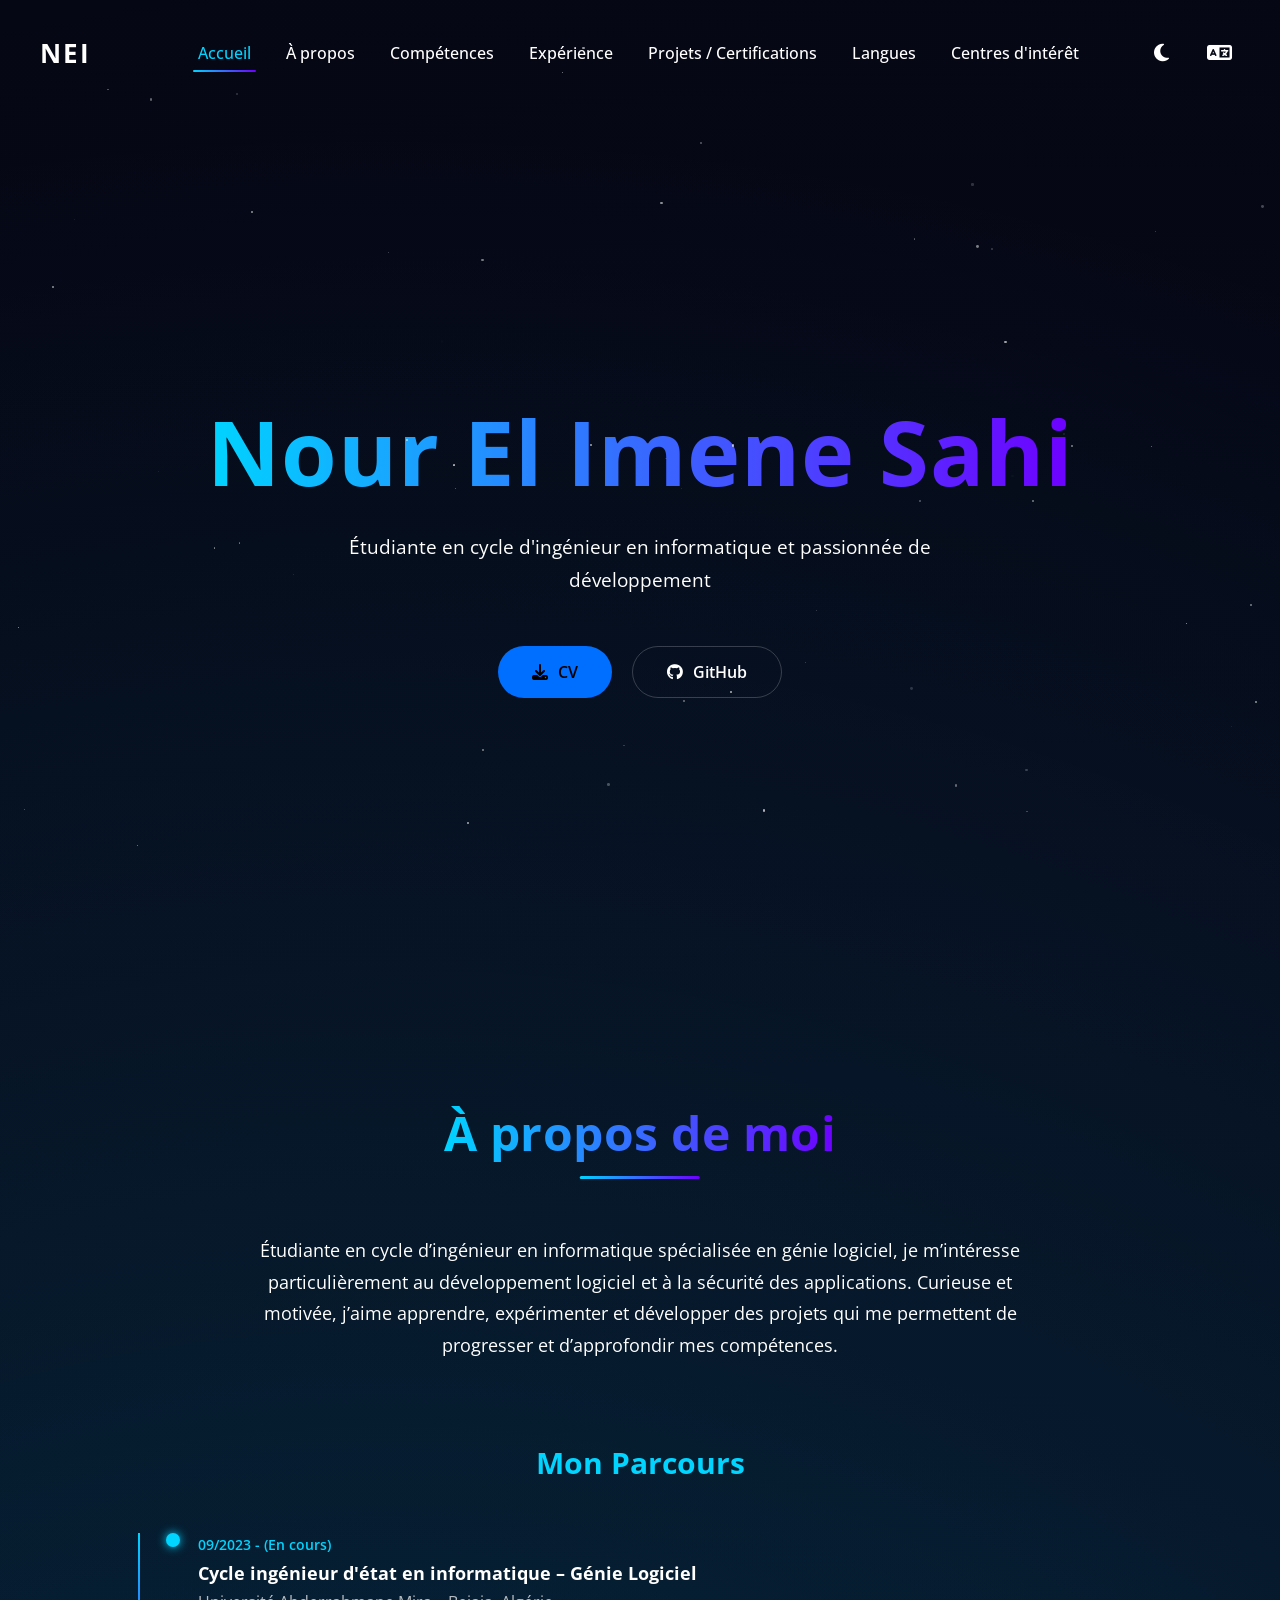
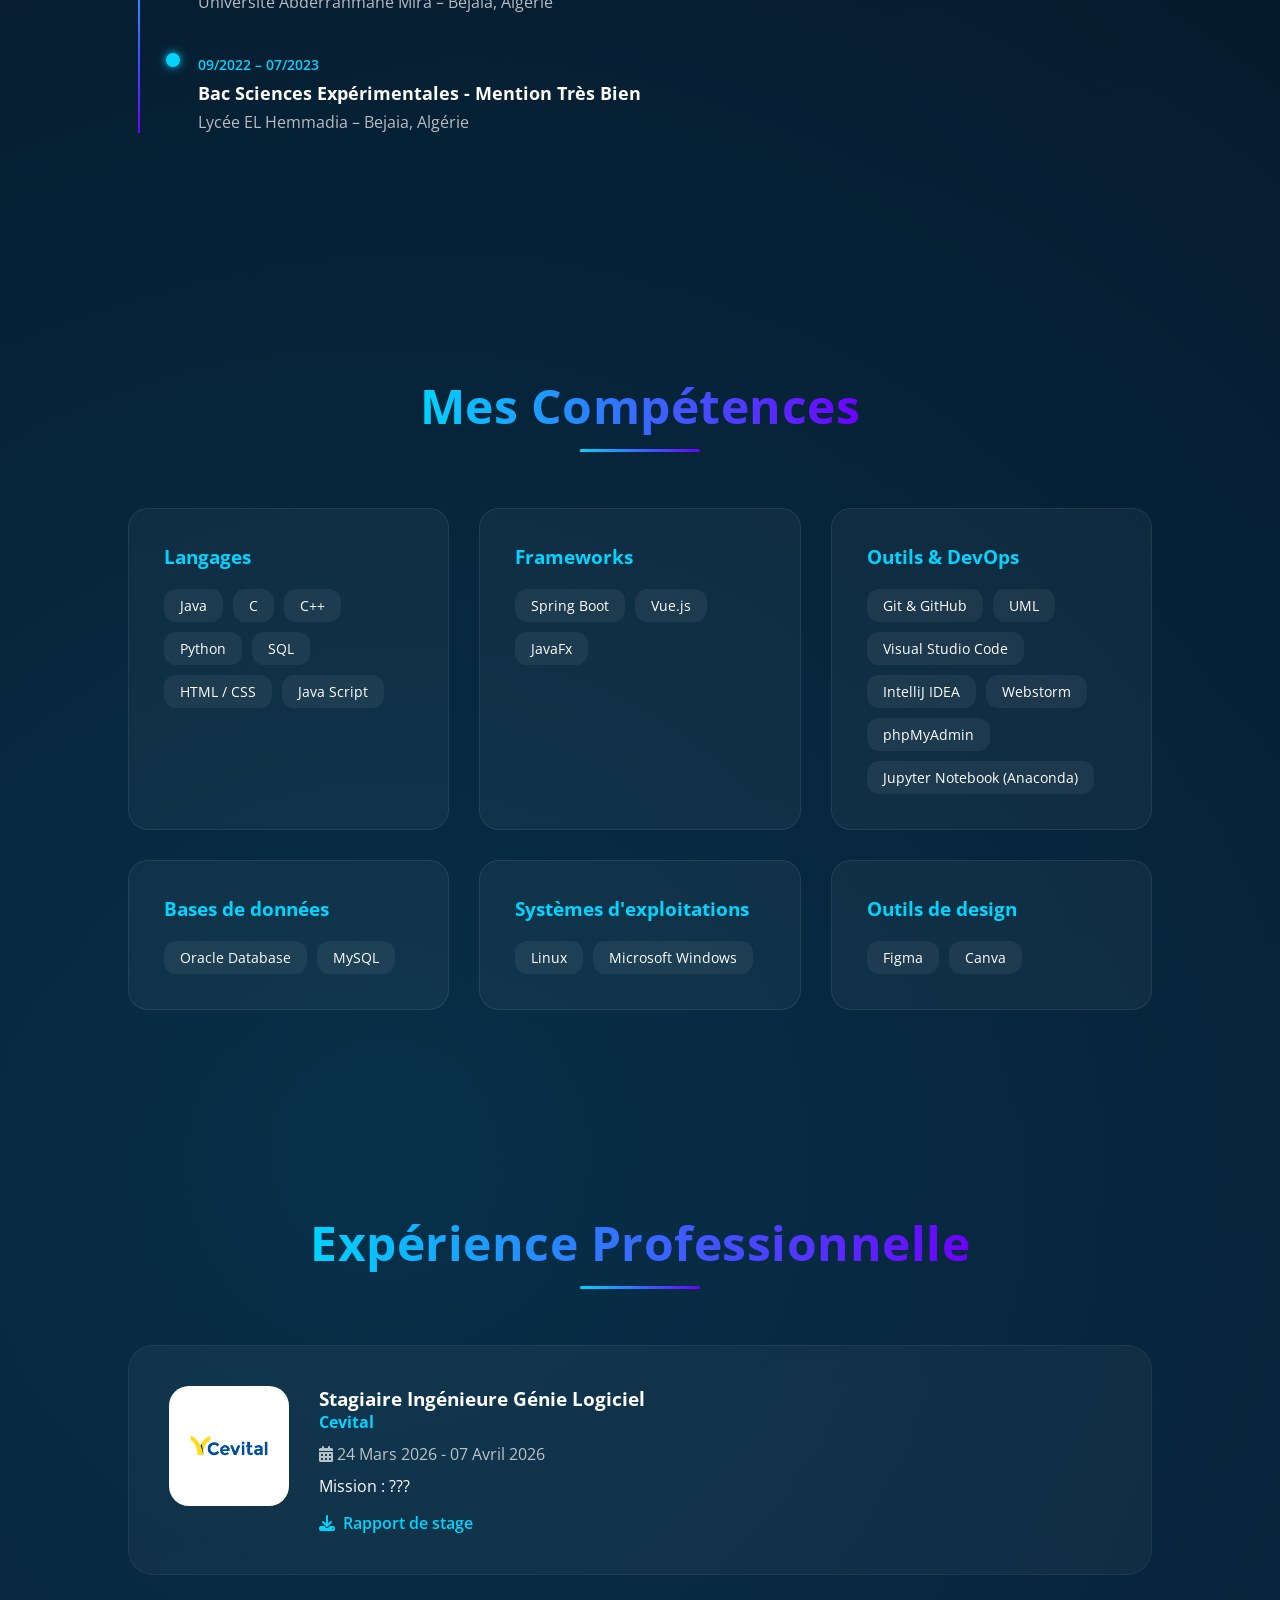
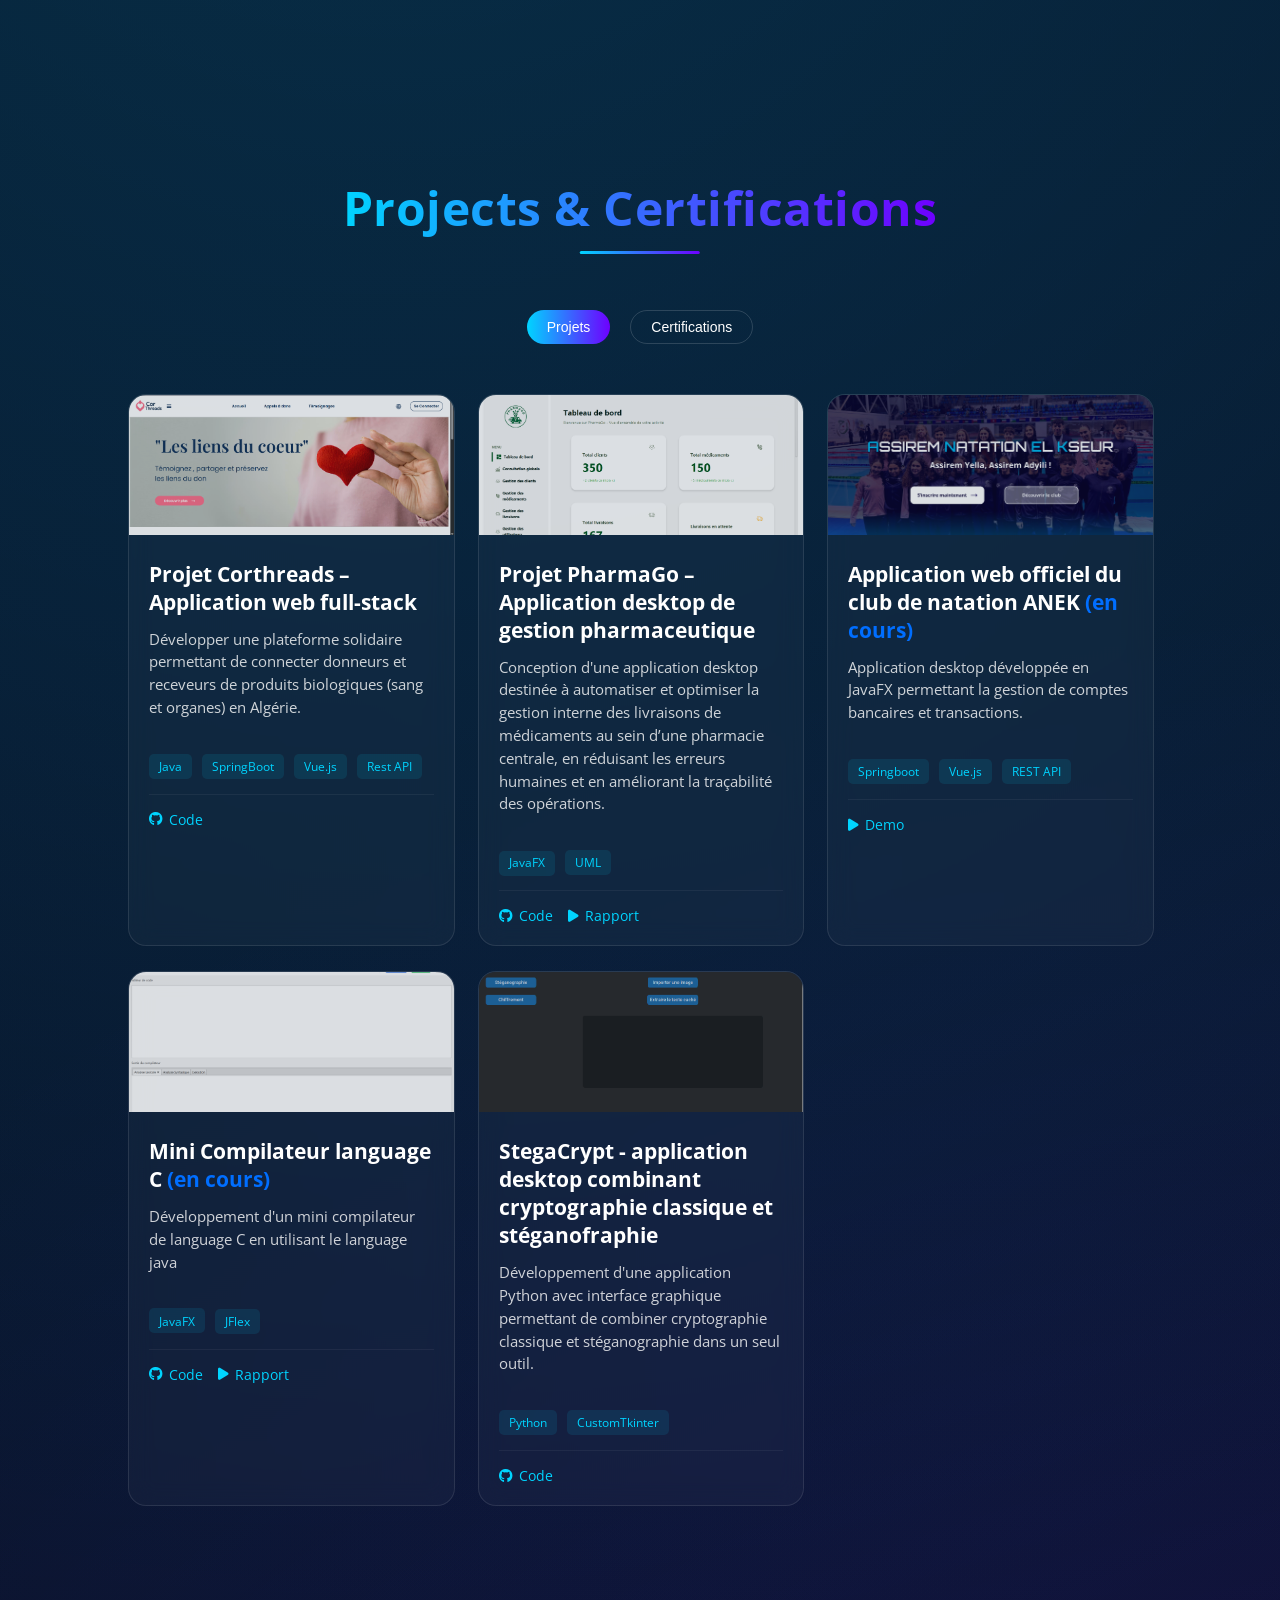
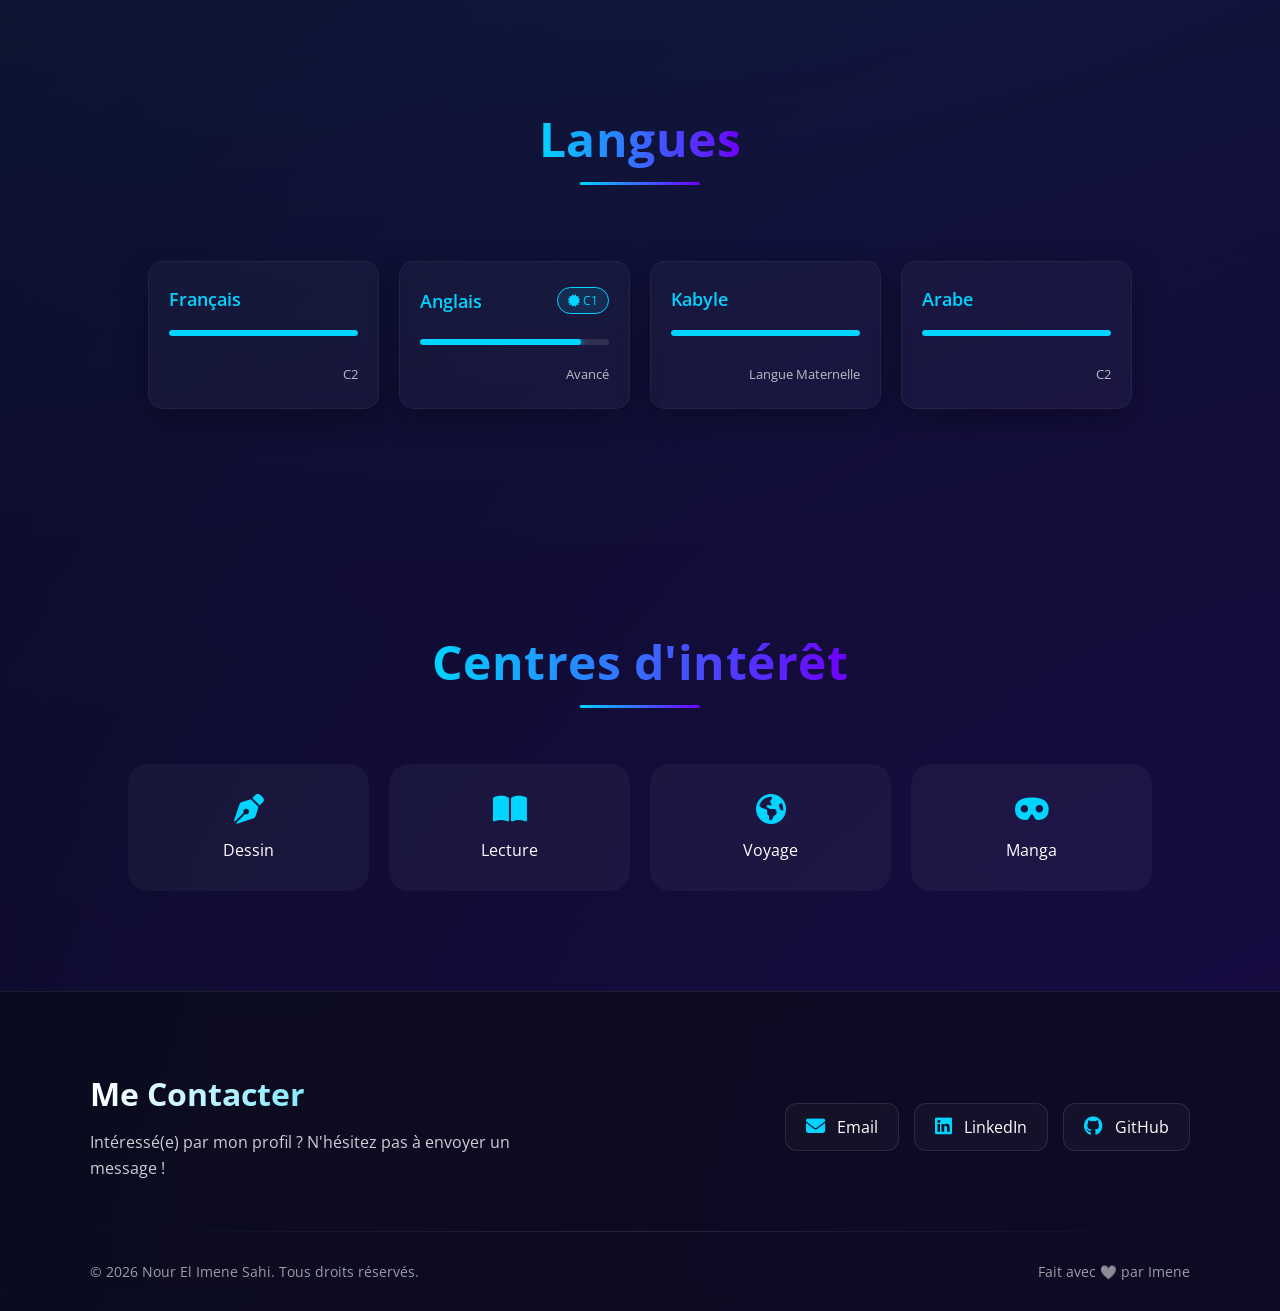
==== index.html @ 86b2ddbf "améliorations" ====
<!DOCTYPE html>
<html lang="fr">

<head>
    <meta charset="UTF-8">
    <meta name="viewport" content="width=device-width, initial-scale=1.0">
    <meta name="description" content="Portfolio de Nour El Imene Sahi – Étudiante en génie logiciel, projets, compétences et expérience professionnelle">

    <title>Nour El Imene Sahi</title>

    <link rel="stylesheet" href="style.css">

    <!-- icons -->
    <link rel="stylesheet" href="https://cdnjs.cloudflare.com/ajax/libs/font-awesome/6.5.0/css/all.min.css">
    <link href="https://fonts.googleapis.com/css2?family=Open+Sans:wght@400;500;600&display=swap" rel="stylesheet">

    <script src="script.js" defer></script>
</head>

<body class="dark">

    <div class="cursor-glow"></div>

    <header>

        <nav class="navbar">

            <div class="logo">NEI</div>

            <ul class="nav-links">

                <li><a href="#home" data-fr="Accueil" data-en="Home">Accueil</a></li>
                <li><a href="#about" data-fr="À propos" data-en="About">À propos</a></li>
                <li><a href="#skills" data-fr="Compétences" data-en="Skills">Compétences</a></li>
                <li><a href="#experience" data-fr="Expérience" data-en="Experience">Expérience</a></li>
                <li><a href="#projects" data-fr="Projets / Certifications" data-en="Projects / Certifications">Projets /
                        Certifications</a></li>
                <li><a href="#languages" data-fr="Langues" data-en="Languages">Langues</a></li>
                <li><a href="#interests" data-fr="Centres d'intérêt" data-en="Interests">Centres d'intérêt</a></li>

            </ul>

            <div class="nav-icons">

                <i class="fa-solid fa-moon theme-toggle"></i>

                <i class="fa-solid fa-language lang-toggle"></i>

                <div class="burger">
                    <span></span>
                    <span></span>
                    <span></span>
                </div>

            </div>

        </nav>

    </header>
    <section class="hero" id="home">
        <h1 class="reveal"><span class="gradient-text">Nour El Imene Sahi</span></h1>
        <p class="reveal" data-fr="Étudiante en cycle d'ingénieur en informatique et passionnée de développement"
            data-en="Computer Science engineering student and software development enthusiast.">
            Étudiante en cycle d'ingénieur en informatique et passionnée de développement
        </p>
        <div class="cta-buttons reveal">
            <a href="assets/CV_NourElImeneSahi.pdf" class="btn btn-primary" download="CV_NourElImeneSahi.pdf"
                target="_blank">
                <i class="fa-solid fa-download"></i> CV
            </a>
            <a href="https://github.com/ImeneeSh" class="btn btn-secondary" target="_blank">
                <i class="fa-brands fa-github"></i> GitHub
            </a>
        </div>
    </section>

    <section id="about" class="reveal">

        <h2 class="section-title" data-fr="À propos de moi" data-en="About Me">
            À propos de moi
        </h2>

        <p style="font-size:1.1rem; line-height:1.8; max-width:800px; text-align:center; margin: 0 auto;"
            data-fr="Étudiante en cycle d’ingénieur en informatique spécialisée en génie logiciel, je m’intéresse particulièrement au développement logiciel et à la sécurité des applications. Curieuse et motivée, j’aime apprendre, expérimenter et développer des projets qui me permettent de progresser et d’approfondir mes compétences."
            data-en="Computer Science engineering student specializing in Software Engineering, with a strong interest in software development and application security. Curious and motivated, I enjoy learning, experimenting, and building projects that help me grow and strengthen my skills.">
            Étudiante en cycle d’ingénieur en informatique spécialisée en génie logiciel, je m’intéresse
            particulièrement au développement logiciel et à la sécurité des applications. Curieuse et motivée, j’aime
            apprendre, expérimenter et développer des projets qui me permettent de progresser et d’approfondir mes
            compétences.
        </p>

        <h3 class="timeline-title" data-fr="Mon Parcours" data-en="My Journey">Mon Parcours</h3>

        <div class="timeline">

            <div class="timeline-item">
                <div class="timeline-dot"></div>
                <div class="timeline-content">
                    <span class="timeline-date">09/2023 - (En cours)</span>
                    <h4 data-fr="Cycle ingénieur d'état en informatique – Génie Logiciel"
                        data-en="State Engineering Degree in Computer Science – Software Engineering">
                        Cycle ingénieur d'état en informatique – Génie Logiciel
                    </h4>
                    <p data-fr="Université Abderrahmane Mira – Bejaia, Algérie"
                        data-en="University of Bejaia – Bejaia, Algeria">
                        Université Abderrahmane Mira – Bejaia, Algérie
                    </p>
                </div>
            </div>

            <div class="timeline-item">
                <div class="timeline-dot"></div>
                <div class="timeline-content">
                    <span class="timeline-date">09/2022 – 07/2023</span>
                    <h4 data-fr="Bac Sciences Expérimentales - Mention Très Bien"
                        data-en="High School Diploma in Experimental Sciences - Honors (Very Good)">
                        Bac Sciences Expérimentales - Mention Très Bien
                    </h4>
                    <p data-fr="Lycée EL Hemmadia – Bejaia, Algérie"
                        data-en="EL Hemmadia High School – Bejaia, Algeria">
                        Lycée EL Hemmadia – Bejaia, Algérie
                    </p>
                </div>
            </div>

        </div>

    </section>

    <section id="skills" class="reveal">
        <h2 class="section-title" data-fr="Mes Compétences" data-en="My Skills">Mes Compétences</h2>
        <div class="skills-grid">
            <div class="skill-category">
                <h3 data-fr="Langages" data-en="Languages">Langages</h3>
                <div class="skill-tags">
                    <span class="tag">Java</span>
                    <span class="tag">C</span>
                    <span class="tag">C++</span>
                    <span class="tag">Python</span>
                    <span class="tag">SQL</span>
                    <span class="tag">HTML / CSS</span>
                    <span class="tag">Java Script</span>
                </div>
            </div>
            <div class="skill-category">
                <h3 data-fr="Frameworks & Librairies" data-en="Frameworks & Libraries">Frameworks</h3>
                <div class="skill-tags">
                    <span class="tag">Spring Boot</span>
                    <span class="tag">Vue.js</span>
                    <span class="tag">JavaFx</span>
                </div>
            </div>
            <div class="skill-category">
                <h3 data-fr="Outils & DevOps" data-en="Tools & DevOps">Outils & DevOps</h3>
                <div class="skill-tags">
                    <span class="tag">Git & GitHub</span>
                    <span class="tag">UML</span>
                    <span class="tag">Visual Studio Code</span>
                    <span class="tag">IntelliJ IDEA</span>
                    <span class="tag">Webstorm</span>
                    <span class="tag">phpMyAdmin</span>
                    <span class="tag">Jupyter Notebook (Anaconda)</span>
                </div>
            </div>
            <div class="skill-category">
                <h3 data-fr="Bases de données" data-en="Databases">Bases de données</h3>
                <div class="skill-tags">
                    <span class="tag">Oracle Database</span>
                    <span class="tag">MySQL</span>
                </div>
            </div>
            <div class="skill-category">
                <h3 data-fr="Systèmes d'exploitations" data-en="Operating Systems">Systèmes d'exploitations</h3>
                <div class="skill-tags">
                    <span class="tag">Linux</span>
                    <span class="tag">Microsoft Windows</span>
                </div>
            </div>
            <div class="skill-category">
                <h3 data-fr="Outils de design" data-en="Design Tools">Outils de design</h3>
                <div class="skill-tags">
                    <span class="tag">Figma</span>
                    <span class="tag">Canva</span>
                </div>
            </div>
        </div>
    </section>

    <section id="experience" class="reveal">
        <h2 class="section-title" data-fr="Expérience Professionnelle" data-en="Professional Experience">Expérience
            Professionnelle</h2>
        <div class="experience-card">
            <div class="logo-company">
                <img src="assets/Cevital-Logo.png" alt="Cevital Logo">
            </div>
            <div class="exp-details">
                <h3 data-fr="Stagiaire en génie logiciel" data-en="Software Engineering Intern">Stagiaire
                    Ingénieure Génie Logiciel</h3>
                <h4 style="color: var(--accent-blue);">Cevital</h4>
                <p style="margin: 10px 0; opacity: 0.7;">
                    <i class="fa-solid fa-calendar-days"></i> 24 Mars 2026 - 07 Avril 2026
                </p>
                <p data-fr="Mission : ??" data-en="Mission: ??">
                    Mission : ???
                </p>
                <a href="assets/Rapport_Stage.pdf" class="rapport" data-fr="Rapport de stage" data-en="Internship Report">
                    <i class="fa-solid fa-download"></i> Rapport de stage
                </a>
            </div>
        </div>
    </section>

    <section id="projects" class="reveal">

        <h2 class="section-title">Projects & Certifications</h2>

        <div class="filter-buttons">

            <button class="filter-btn active" data-filter="projects" data-fr="Projets" data-en="Projects">
                Projets
            </button>

            <button class="filter-btn" data-filter="certifications">
                Certifications
            </button>

        </div>

        <div class="projects-grid filter-item projects active">

            <div class="project-card">

                <div class="project-img">
                    <img src="assets/corthreads.png">
                </div>

                <div class="project-info">

                    <h3 data-fr="Projet Corthreads – Application web full-stack"
                        data-en="Corthreads Project – Full-Stack Web Application">Projet Corthreads – Application web
                        full-stack</h3>

                    <p data-fr="Développer une plateforme solidaire permettant de connecter donneurs et receveurs de produits
                        biologiques (sang et organes) en Algérie."
                        data-en="Development of a solidarity-based platform connecting donors and recipients of biological products (blood and organs) in Algeria.">
                        Développer une plateforme solidaire permettant de connecter donneurs et receveurs de produits
                        biologiques (sang et organes) en Algérie.
                    </p>

                    <div class="project-tags">
                        <span>Java</span>
                        <span>SpringBoot</span>
                        <span>Vue.js</span>
                        <span>Rest API</span>
                    </div>

                    <div class="project-links">

                        <a href="https://github.com/ImeneeSh/corthreads" target="_blank">
                            <i class="fa-brands fa-github"></i> Code
                        </a>

                    </div>

                </div>
            </div>

            <div class="project-card">

                <div class="project-img">
                    <img src="assets/pharmago.png">
                </div>

                <div class="project-info">

                    <h3 data-fr="Projet PharmaGo – Application desktop de gestion pharmaceutique"
                        data-en="PharmaGo – A Desktop Application for Pharmaceutical Management">Projet PharmaGo –
                        Application desktop de gestion pharmaceutique</h3>

                    <p data-fr="Conception d'une application desktop destinée à automatiser et optimiser la gestion interne des
                        livraisons de médicaments au sein d’une pharmacie centrale, en réduisant les erreurs humaines et
                        en améliorant la traçabilité des opérations."
                        data-en="Design of a desktop application aimed at automating and optimizing the internal management of pharmaceutical deliveries within a central pharmacy, reducing human errors and improving operational traceability.">
                        Conception d'une application desktop destinée à automatiser et optimiser la gestion interne des
                        livraisons de médicaments au sein d’une pharmacie centrale, en réduisant les erreurs humaines et
                        en améliorant la traçabilité des opérations.
                    </p>

                    <div class="project-tags">
                        <span>JavaFX</span>
                        <span>UML</span>
                    </div>

                    <div class="project-links">

                        <a href="https://github.com/ImeneeSh/PharmaGo" target="_blank">
                            <i class="fa-brands fa-github"></i> Code
                        </a>

                        <a href="assets/Rapport_PharmaGo.pdf" target="_blank" data-fr="Rapport"
                            data-en="Project Report">
                            <i class="fa-solid fa-play"></i> Rapport
                        </a>

                    </div>

                </div>
            </div>

            <div class="project-card">

                <div class="project-img">
                    <img src="assets/assirem.png">
                </div>

                <div class="project-info">

                    <h3 data-fr="Application web officiel du club de natation ANEK"
                        data-en="Official Web Application of the ANEK Swimming Club">Application web officiel du club de
                        natation ANEK <span>(en cours)</span></h3>

                    <p data-fr="Application desktop développée en JavaFX permettant la gestion
                        de comptes bancaires et transactions."
                        data-en="Desktop application developed in JavaFX for managing bank accounts and transactions.">
                        Application desktop développée en JavaFX permettant la gestion
                        de comptes bancaires et transactions.
                    </p>

                    <div class="project-tags">
                        <span>Springboot</span>
                        <span>Vue.js</span>
                        <span>REST API</span>
                    </div>

                    <div class="project-links">

                        <a href="#" target="_blank">
                            <i class="fa-solid fa-play"></i> Demo
                        </a>

                    </div>

                </div>
            </div>

            <div class="project-card">

                <div class="project-img">
                    <img src="assets/compil.png">
                </div>

                <div class="project-info">

                    <h3 data-fr="Mini Compilateur language C" data-en="Mini C Language Compiler">Mini Compilateur
                        language C <span>(en cours)</span></h3>

                    <p data-fr="Développement d'un mini compilateur de language C en utilisant le language java"
                        data-en="Development of a mini C language compiler using Java.">
                        Développement d'un mini compilateur de language C en utilisant le language java
                    </p>

                    <div class="project-tags">
                        <span>JavaFX</span>
                        <span>JFlex</span>
                    </div>

                    <div class="project-links">

                        <a href="https://github.com/linaMCH/Compilateur-C" target="_blank">
                            <i class="fa-brands fa-github"></i> Code
                        </a>

                        <a href="#" target="_blank">
                            <i class="fa-solid fa-play"></i> Rapport
                        </a>

                    </div>

                </div>

            </div>

            <div class="project-card">

                <div class="project-img">
                    <img src="assets/stegacrypt.png">
                </div>

                <div class="project-info">

                    <h3 data-fr="StegaCrypt - application desktop combinant cryptographie classique et stéganofraphie"
                        data-en="StegaCrypt – Desktop application combining classical cryptography and steganography">
                        StegaCrypt - application desktop combinant cryptographie classique et stéganofraphie</h3>

                    <p data-fr="Développement d'une application Python avec interface graphique permettant de combiner cryptographie classique et stéganographie dans un seul outil."
                        data-en="Development of a Python application with a graphical interface, enabling the combination of classical cryptography and steganography in a single tool.">
                        Développement d'une application Python avec interface graphique permettant de combiner
                        cryptographie classique et stéganographie dans un seul outil.
                    </p>

                    <div class="project-tags">
                        <span>Python</span>
                        <span>CustomTkinter</span>
                    </div>

                    <div class="project-links">

                        <a href="https://github.com/ImeneeSh/StegaCrypt" target="_blank">
                            <i class="fa-brands fa-github"></i> Code
                        </a>

                    </div>

                </div>

            </div>

        </div>

        <div class="cert-grid filter-item certifications">

            <div class="cert-card" data-date="2023-09-10">

                <div class="cert-date">
                    <i class="fa-solid fa-calendar"></i> 09-2023
                </div>

                <h3>Informatique pour Débutants</h3>

                <p>BrainerX</p>

                <a href="assets/cert-java.pdf" target="_blank" data-fr="Voir certificat" data-en="View certificate">
                    Voir certificat
                </a>

            </div>

            <div class="cert-card" data-date="2025-03-10">

                <div class="cert-date">
                    <i class="fa-solid fa-calendar"></i> 03-2025
                </div>

                <h3>Création de site web</h3>

                <p>IFTGIE Tusna</p>

                <a href="assets/CSW_certif.pdf" target="_blank" data-fr="Voir certificat" data-en="View certificate">
                    Voir certificat
                </a>

            </div>

            <div class="cert-card" data-date="2025-06-10">

                <div class="cert-date">
                    <i class="fa-solid fa-calendar"></i> 06-2025
                </div>

                <h3>Préparer votre carrière dans la cybersécurité (formation Microsoft via LinkedIn Learning)</h3>

                <p>Microsoft</p>

                <a href="https://www.linkedin.com/learning/certificates/776288c38e32edac96e8bf437177c75f1b4253c7eaf7f993f25514b5a7712618?trk=share_certificate"
                    target="_blank" data-fr="Voir certificat" data-en="View certificate">
                    Voir certificat
                </a>

            </div>

            <div class="cert-card" data-date="2025-07-10">

                <div class="cert-date">
                    <i class="fa-solid fa-calendar"></i> 07-2025
                </div>

                <h3>Google UX Design Professional Certificate</h3>

                <p>Google</p>

                <a href="#" data-fr="Voir certificat" data-en="View certificate">
                    Voir certificat
                </a>

            </div>
            <div class="cert-card" data-date="2025-07-11">

                <div class="cert-date">
                    <i class="fa-solid fa-calendar"></i> 07-2025
                </div>

                <h3>Foundations of Spring Boot & MVC Architecture</h3>

                <p>Board Infinity</p>

                <a href="#" data-fr="Voir certificat" data-en="View certificate">
                    Voir certificat
                </a>

            </div>
            <div class="cert-card" data-date="2025-08-10">

                <div class="cert-date">
                    <i class="fa-solid fa-calendar"></i> 06-2025
                </div>

                <h3>EF SET English Certificate (C1 Advanced)</h3>

                <p>EF SET</p>

                <a href="https://cert.efset.org/5juyup" target="_blank" data-fr="Voir certificat"
                    data-en="View certificate">
                    Voir certificat
                </a>

            </div>
            <div class="cert-card" data-date="2025-08-11">

                <div class="cert-date">
                    <i class="fa-solid fa-calendar"></i> 06-2025
                </div>

                <h3>Problem Solving (Basic)</h3>

                <p>HackerRank</p>

                <a href="https://www.hackerrank.com/certificates/1f157d71e246" target="_blank" data-fr="Voir certificat"
                    data-en="View certificate">
                    Voir certificat
                </a>

            </div>

            <div class="cert-card" data-date="2026-01-10">

                <div class="cert-date">
                    <i class="fa-solid fa-calendar"></i> 01-2026
                </div>

                <h3>MOOC Sécurité numérique</h3>

                <p>ANSSI - Agence nationale de la sécurité des systèmes d'information</p>

                <a href="assets/ANSSI_certif.pdf" target="_blank" data-fr="Voir certificat" data-en="View certificate">
                    Voir certificat
                </a>

            </div>
            <div class="cert-card" data-date="2026-01-11">

                <div class="cert-date">
                    <i class="fa-solid fa-calendar"></i> 01-2026
                </div>

                <h3>Telstra - Cybersecurity Job Simulation</h3>

                <p>Forage</p>

                <a href="https://forage-uploads-prod.s3.amazonaws.com/completion-certificates/M6JGAwZ52SMusMEcK/RNhbu8QnDzthwynEf_M6JGAwZ52SMusMEcK_6956a3ff39ff7eaad9415437_1767290252865_completion_certificate.pdf"
                    target="_blank" data-fr="Voir certificat" data-en="View certificate">
                    Voir certificat
                </a>

            </div>
        </div>

    </section>

    <section id="languages" class="reveal">
        <h2 class="section-title" data-fr="Langues" data-en="Languages">Langues</h2>
        <div class="languages-container">
            <div class="lang-card">
                <span class="lang-name" data-fr="Français" data-en="French">Français</span>
                <div class="lang-bar-container">
                    <div class="lang-progress" style="width: 100%;"></div>
                </div>
                <span class="lang-level">C2</span>
            </div>

            <div class="lang-card">
                <div class="lang-header">
                    <span class="lang-name" data-fr="Anglais" data-en="English">Anglais</span>
                    <a href="https://cert.efset.org/5juyup" target="_blank" class="cert-link"
                        title="Voir la certification">
                        <i class="fas fa-certificate"></i> C1
                    </a>
                </div>
                <div class="lang-bar-container">
                    <div class="lang-progress" style="width: 85%;"></div>
                </div>
                <span class="lang-level" data-fr="Avancé" data-en="Advanced">Avancé</span>
            </div>

            <div class="lang-card">
                <span class="lang-name">Kabyle</span>
                <div class="lang-bar-container">
                    <div class="lang-progress" style="width: 100%;"></div>
                </div>
                <span class="lang-level" data-fr="Langue Maternelle" data-en="Native Speaker">Langue Maternelle</span>
            </div>

            <div class="lang-card">
                <span class="lang-name" data-fr="Arabe" data-en="Arabic">Arabe</span>
                <div class="lang-bar-container">
                    <div class="lang-progress" style="width: 100%;"></div>
                </div>
                <span class="lang-level">C2</span>
            </div>
        </div>
    </section>

    <section id="interests" class="reveal">
        <h2 class="section-title" data-fr="Centres d'intérêt" data-en="Interests">Centres d'intérêt</h2>
        <div class="interests-grid">
            <div class="interest-item">
                <i class="fa-solid fa-pen-nib"></i>
                <p data-fr="Dessin" data-en="Drawing">Dessin</p>
            </div>

            <div class="interest-item">
                <i class="fa-solid fa-book-open"></i>
                <p data-fr="Lecture" data-en="Reading">Lecture</p>
            </div>

            <div class="interest-item">
                <i class="fa-solid fa-earth-americas"></i>
                <p data-fr="Voyage" data-en="Travel">Voyage</p>
            </div>

            <div class="interest-item">
                <i class="fa-solid fa-mask"></i>
                <p data-fr="Manga" data-en="Manga">Manga</p>
            </div>
        </div>
    </section>

    <footer id="contact">
        <div class="footer-container">
            <div class="footer-main reveal">
                <div class="footer-text">
                    <h2 data-fr="Me Contacter" data-en="Contact Me">Me Contacter</h2>
                    <p data-fr="Intéressé(e) par mon profil ? N'hésitez pas à envoyer un message !"
                        data-en="Interested in my profile ? Don't hesitate to send a message !">
                        Intéressé(e) par mon profil ? N'hésitez pas à envoyer un message !
                    </p>
                </div>

                <div class="contact-links">
                    <a href="mailto:nourelimenesahi@gmail.com" class="contact-card" title="Email">
                        <i class="fa-solid fa-envelope"></i>
                        <span>Email</span>
                    </a>
                    <a href="https://www.linkedin.com/in/nour-el-imene-sahi-b2a87832a/" target="_blank" class="contact-card" title="LinkedIn">
                        <i class="fa-brands fa-linkedin"></i>
                        <span>LinkedIn</span>
                    </a>
                    <a href="https://github.com/ImeneeSh" target="_blank" class="contact-card" title="GitHub">
                        <i class="fa-brands fa-github"></i>
                        <span>GitHub</span>
                    </a>
                </div>
            </div>

            <hr class="footer-divider">

            <div class="footer-bottom">
                <p>&copy; 2026 Nour El Imene Sahi. <span data-fr="Tous droits réservés."
                        data-en="All rights reserved.">Tous droits réservés.</span></p>
                <div class="footer-credits">
                    <span data-fr="Fait avec" data-en="Made with">Fait avec</span> 🤍
                    <span data-fr="par Imene" data-en="by Imene">par Imene</span>
                </div>
            </div>
        </div>
    </footer>
</body>

</html>
---- style.css ----
/* NAVIGATION FLUIDE */

html {
  scroll-behavior: smooth;
}

* {
  margin: 0;
}

/*BACKGROUND INTERACTIF MODERNE*/

body {
  --bg-dark: #050714;
  --bg-light: #f5f7ff;

  --accent-blue: #00d4ff;
  --accent-purple: #6e00ff;

  --glow-blue: rgba(0, 212, 255, 0.18);
  --glow-purple: rgba(110, 0, 255, 0.18);

  --card-dark: rgba(255, 255, 255, 0.04);
  --card-border: rgba(255, 255, 255, 0.08);

  min-height: 100vh;
  width: 100%;
  overflow-x: hidden;

  font-family: 'Open Sans', sans-serif;
  color: white;

  background-color: var(--bg-dark);
  background-image:
    radial-gradient(circle at 20% 30%, var(--glow-blue) 0%, transparent 40%),
    radial-gradient(circle at 80% 70%, var(--glow-purple) 0%, transparent 40%),
    radial-gradient(circle at 50% 50%, rgba(10, 15, 40, 1) 0%, var(--bg-dark) 100%);
  background-size: 150% 150%;
  animation: moveBackground 18s ease-in-out infinite alternate;
}

@keyframes moveBackground {
  0% {
    background-position: 0% 0%;
  }

  100% {
    background-position: 100% 100%;
  }
}

.star {
  position: absolute;
  width: 1.5px;
  height: 1.5px;
  background: rgba(255, 255, 255, 0.7);
  border-radius: 50%;
  pointer-events: none;
}

/*LIGHT MODE*/

body.light {
  color: #111;
  background-color: var(--bg-light);
  background-image:
    radial-gradient(circle at 20% 30%, rgba(0, 212, 255, 0.15) 0%, transparent 40%),
    radial-gradient(circle at 80% 70%, rgba(110, 0, 255, 0.15) 0%, transparent 40%),
    radial-gradient(circle at 50% 50%, #ffffff 0%, var(--bg-light) 100%);
}

body.light .nav-links a.active {

  color: var(--accent-blue);

}

body.light .nav-links a::after {
  background: linear-gradient(90deg, #006eff, #00c4ff);
}

body.light .nav-links a:hover {
  color: #006eff;
}

body.light .nav-links a.active {

  color: #006eff;

}

body.light .nav-links a {
  color: #111;
}

body.light .burger span {
  background: #111;
}


body.light .skill-category {

  background: rgba(255, 255, 255, 0.9);
  border: 1px solid #00d4ff;

}

body.light .skill-category h3 {
  color: #6e00ff;
}

body.light .skill-category:hover {

  border: 2px solid var(--accent-blue);

}

body.light .experience-card {

  background: rgba(255, 255, 255, 0.8);

  border: 1px solid #00d4ff;

}

body.light .experience-card:hover {

  background: rgba(255, 255, 255, 0.8);

  border: 2px solid var(--accent-blue);

}

body.light .tag {

  background: rgba(0, 0, 0, 0.05);

}

body.light .tag:hover {

  background: linear-gradient(90deg, #00d4ff, #6e00ff);

  color: #ffffff;

}

body.light .btn-secondary {

  border: 1px solid rgb(0, 0, 0);

  color: inherit;
}

body.light .project-card,
body.light .interest-item {
  background: rgba(255, 255, 255, 0.9);
  border: 1px solid rgba(0, 0, 0, 0.05);
}

body.light .contact-icon {
  color: #333;
}

body.light .lang-bar {
  background: rgba(0, 0, 0, 0.05);
}

body.light .filter-btn {
  color: #000;
  border-color: #000;
}

body.light .cert-card {
  background: #fff;
  border: 1px solid #00d4ff;
}

body.light .cert-card:hover {
  border: 2px solid #00d4ff;
}

body.light .cert-card h3 {
  color: #000;
}

body.light .lang-card:hover {
  border: 1px solid #00d4ff;
}

body.light .lang-name {
  color: #000;
}

body.light .lang-level {
  color: #000;
}

body.light .interest-item:hover {
  border: 1px solid #00d4ff;
}

/* HEADER */

header {
  position: fixed;
  top: 0;
  left: 0;
  width: 100%;
  display: flex;
  justify-content: center;
  z-index: 1000;
  padding: 20px 0;
  transition: all 0.4s ease;
}

.navbar {
  display: flex;
  justify-content: space-between;
  align-items: center;
  width: 100%;
  max-width: 1250px;
  padding: 15px 40px;
  transition: all 0.4s ease;
}

/* HEADER EFFET GLASS */

header.scrolled {
  padding: 0;
}

header.scrolled .navbar {
  border-radius: 0;
  background: rgba(5, 7, 20, 0.1);
  backdrop-filter: blur(24px);
  padding: 18px 40px;
  box-shadow: 0 4px 30px rgba(0, 0, 0, 0.1);
}

.logo {

  font-size: 26px;
  font-weight: bold;
  letter-spacing: 2px;
}

.nav-links {

  display: flex;
  gap: 25px;
  list-style: none;
}

/* NAV LINK ACTIVE */

.nav-links a.active {

  color: var(--accent-blue);

}

.nav-links a.active::after {

  width: 100%;

}

.nav-icons i {

  padding: 8px;

  border-radius: 50%;

  transition: 0.25s;
}

.nav-icons i:hover {
  transform: scale(1.15);
}

.nav-links a {
  position: relative;
  color: white;
  text-decoration: none;
  font-size: 16px;
  font-weight: 500;
  padding: 8px 5px;
  border-radius: 10px;
  transition: color 0.3s ease;
}

.nav-links a::after {
  content: "";
  position: absolute;
  left: 0;
  bottom: 0;
  width: 0%;
  height: 2px;
  background: linear-gradient(90deg, #00d4ff, #6e00ff);
  border-radius: 2px;
  transition: width 0.3s ease;
}

.nav-links a:hover::after {
  width: 100%;
}

.nav-links a:hover {
  color: #00c4ff;
}

.nav-icons {

  display: flex;
  align-items: center;
  gap: 22px;

  font-size: 20px;
  cursor: pointer;
}

/* BURGER MENU */

.burger {

  display: none;
  flex-direction: column;
  gap: 5px;
  cursor: pointer;
}

.burger span {

  width: 25px;
  height: 2px;
  background: white;

  transition: 0.3s;
}

/* SECTIONS MODERNES */

section {
  position: relative;

  margin: 120px auto;

  max-width: 1200px;

  padding: 90px 70px;

  overflow: hidden;

  transition: transform 0.45s ease,
    box-shadow 0.45s ease,
    border 0.45s ease;
}

/* glow lumineux */

section::before {
  content: "";

  position: absolute;

  width: 320px;
  height: 320px;

  top: -140px;
  left: -140px;

  filter: blur(80px);

  opacity: 0.4;

  transition: 0.6s;

  z-index: -1;
}

/* glow secondaire */

section::after {
  content: "";

  position: absolute;

  width: 300px;
  height: 300px;

  bottom: -140px;
  right: -140px;

  filter: blur(80px);

  opacity: 0.3;

  transition: 0.6s;

  z-index: -1;
}


.section-title {

  font-size: clamp(36px, 4vw, 48px);

  margin-bottom: 70px;

  text-align: center;

  position: relative;

  font-weight: 700;

  letter-spacing: 0.5px;

  display: inline-block;

  left: 50%;
  transform: translateX(-50%);

  background: linear-gradient(90deg,
      var(--accent-blue),
      var(--accent-purple));

  -webkit-background-clip: text;
  -webkit-text-fill-color: transparent;
}

.section-title::after {

  content: "";

  position: absolute;

  left: 50%;
  transform: translateX(-50%);

  bottom: -14px;

  width: 120px;
  height: 3px;

  border-radius: 3px;

  background: linear-gradient(90deg,
      var(--accent-blue),
      var(--accent-purple));

}


/* HERO SECTION */
.hero {

  height: 100vh;
  padding-bottom: 0;

  display: flex;
  flex-direction: column;

  justify-content: center;
  align-items: center;

  text-align: center;

  gap: 20px;

  background: transparent;
  border: none;

  backdrop-filter: none;
}

.hero h1 {

  font-size: clamp(48px, 8vw, 90px);

  line-height: 1.1;

  font-weight: bold;

  letter-spacing: 1px;

  margin-bottom: 10px;
}

.hero p {

  font-size: 1.2rem;

  max-width: 650px;

  opacity: 0.75;

  line-height: 1.7;

  margin-bottom: 35px;
}

.gradient-text {
  background: linear-gradient(90deg, var(--accent-blue), var(--accent-purple));
  -webkit-background-clip: text;
  -webkit-text-fill-color: transparent;
}

.hero p {
  font-size: 1.2rem;
  max-width: 600px;
  opacity: 0.8;
  margin-bottom: 30px;
}

.cta-buttons {
  display: flex;
  gap: 20px;
}

.btn {

  padding: 14px 34px;

  border-radius: 50px;

  text-decoration: none;

  font-weight: 600;

  transition: all 0.35s ease;

  display: flex;

  align-items: center;

  gap: 10px;

  position: relative;

  overflow: hidden;
}

.rapport {
  color: var(--accent-blue);
  font-size: 16px;
  margin-top: 15px;
  display: inline-flex;
  align-items: center;
  gap: 8px;
  text-decoration: none;
  overflow: hidden;
  font-weight: 600;
}


.btn-primary {

  background-color: #006eff;

  color: #000;
}

.btn-secondary {

  border: 1px solid rgba(255, 255, 255, 0.2);

  color: inherit;
}


.btn:hover {
  transform: translateY(-5px);
  box-shadow: 0 10px 20px rgba(0, 0, 0, 0.2);
}

/* SECTIONS GENERALES */
section {
  padding: 100px 10vw;
  max-width: 1400px;
  margin: 0 auto;
}


/* TIMELINE PARCOURS */

.timeline-title {

  margin-top: 80px;

  margin-bottom: 50px;

  font-size: 30px;

  text-align: center;

  color: var(--accent-blue);
}

.timeline {

  position: relative;

  margin-top: 40px;

  padding-left: 40px;

}

.timeline::before {

  content: "";

  position: absolute;

  left: 10px;

  top: 0;

  width: 2px;

  height: 100%;

  background: linear-gradient(to bottom,
      var(--accent-blue),
      var(--accent-purple));
}

.timeline-item {

  position: relative;

  margin-bottom: 40px;

}

.timeline-dot {

  position: absolute;

  left: -2px;

  width: 14px;

  height: 14px;

  background: var(--accent-blue);

  border-radius: 50%;

  box-shadow: 0 0 10px var(--accent-blue);

}

.timeline-content {

  padding-left: 30px;

}

.timeline-date {

  color: var(--accent-blue);

  font-weight: 600;

  font-size: 0.9rem;

}

.timeline-content h4 {

  margin: 6px 0;

  font-size: 1.1rem;

}

.timeline-content p {

  opacity: 0.7;

}


/* COMPETENCES */
.skills-grid {
  display: grid;
  grid-template-columns: repeat(auto-fit, minmax(250px, 1fr));
  gap: 30px;
}

.skill-category {

  background: rgba(255, 255, 255, 0.04);

  padding: 35px;

  border-radius: 20px;

  border: 1px solid rgba(255, 255, 255, 0.08);

  transition: all 0.35s ease;
}

.skill-category:hover {

  transform: translateY(-10px) scale(1.02);

  border: 1px solid rgba(0, 212, 255, 0.5);

  box-shadow: 0 15px 40px rgba(0, 0, 0, 0.4);
}

.skill-category h3 {
  margin-bottom: 20px;
  color: var(--accent-blue);
}

.skill-tags {
  display: flex;
  flex-wrap: wrap;
  gap: 10px;
}

.tag {

  background: rgba(255, 255, 255, 0.06);

  padding: 7px 16px;

  border-radius: 12px;

  font-size: 0.85rem;

  transition: 0.25s;
}

.tag:hover {

  background: linear-gradient(90deg, #00d4ff, #6e00ff);

  color: #000;
}


/* EXPERIENCE */
.experience-card {

  display: flex;
  gap: 30px;

  background: rgba(255, 255, 255, 0.04);

  padding: 40px;

  border-radius: 25px;

  border: 1px solid rgba(255, 255, 255, 0.06);

  transition: 0.35s;
}

.experience-card:hover {

  transform: translateY(-10px);

  box-shadow: 0 20px 60px rgba(0, 0, 0, 0.45);

  border: 1px solid rgba(0, 212, 255, 0.5);
}

.logo-company {
  width: 100px;
  height: 100px;
  background: white;
  border-radius: 20px;
  display: flex;
  align-items: center;
  justify-content: center;
  padding: 10px;
}

.logo-company img {
  max-width: 100%;
}

/* ANIMATION D'APPARITION*/
.reveal {
  opacity: 0;
  transform: translateY(40px);
  transition: 0.8s ease;
}

.reveal.active {
  opacity: 1;
  transform: translateY(0);
}

/* FILTER PROJECTS CERTIFICATIONS */

.filter-buttons {

  display: flex;
  justify-content: center;
  gap: 20px;
  margin-bottom: 50px;

}

.filter-btn {

  padding: 8px 20px;

  border-radius: 20px;

  font-size: 14px;

  border: 1px solid rgba(255, 255, 255, 0.15);

  color: #ffffff;

  background: transparent;

  cursor: pointer;

  transition: 0.3s;

}

.filter-btn.active {

  background: linear-gradient(90deg, var(--accent-blue), var(--accent-purple));

  color: #ffffff;

  border: none;

}

.filter-btn:hover {
  background: linear-gradient(90deg, var(--accent-blue), var(--accent-purple));
  transition: 0.3s;
}

.filter-item {
  display: none;
}

.filter-item.active {
  display: grid;
}

/* PROJETS & CERTIFICATIONS */

.projects-grid,
.cert-grid {
  display: grid;
  grid-template-columns: repeat(auto-fit, minmax(300px, 1fr));
  gap: 25px;
  max-width: 1100px;
  margin: auto;
}

.project-card,
.cert-card {
  background: rgba(255, 255, 255, 0.03);
  border: 1px solid rgba(255, 255, 255, 0.1);
  border-radius: 18px;
  overflow: hidden;
  transition: 0.35s;
  width: 100%;
  max-width: none;
  display: flex;
  flex-direction: column;
  backdrop-filter: blur(12px);
}

.project-img {
  width: 100%;
  overflow: hidden;
}

.project-img img {
  width: 100%;
  height: 100%;
  object-fit: cover;
  transition: transform 0.5s ease;
}

.project-card:hover {
  transform: translateY(-10px);
  border-color: var(--accent-blue);
  box-shadow: 0 15px 35px rgba(0, 0, 0, 0.3);
}

.project-img img {

  width: 100%;

  height: 140px;

  object-fit: cover;

  opacity: 0.85;

  transition: 0.4s;

}

.project-card:hover img {

  transform: scale(1.05);

  opacity: 1;

}

.project-info {
  padding: 20px;
  display: flex;
  flex-direction: column;
  flex-grow: 1;
}

.project-info h3 {
  font-size: 1.3rem;
  margin-bottom: 12px;
}

.project-info h3 span {
  color: #006eff;
}

.project-info p {
  font-size: 0.95rem;
  opacity: 0.8;
  line-height: 1.5;
  margin-bottom: 20px;
}

.project-tags {
  display: flex;
  gap: 10px;
  margin-top: 15px;
}

.project-tags span {
  font-size: 0.75rem;
  padding: 4px 10px;
  background: rgba(0, 212, 255, 0.1);
  border-radius: 5px;
  color: var(--accent-blue);
}

.project-links {
  margin-top: auto;
  padding-top: 15px;
  border-top: 1px solid rgba(255, 255, 255, 0.05);
}

.cert-card {
  background: rgba(255, 255, 255, 0.03);
  border: 1px solid rgba(255, 255, 255, 0.08);
  border-radius: 16px;
  padding: 20px;
  text-align: center;
  backdrop-filter: blur(12px);
  transition: all 0.3s ease;
  display: flex;
  flex-direction: column;
  align-items: center;
  justify-content: center;
  min-height: 180px;
  position: relative;
  box-sizing: border-box;
}

.cert-card h3 {
  font-size: 1.1rem;
  margin-bottom: 8px;
  margin-top: 15%;
  color: #fff;
}

.cert-card p {
  font-size: 0.9rem;
  opacity: 0.7;
  margin-bottom: 20px;
  padding-bottom: 0 !important;
}

.cert-card a {
  text-decoration: none;
  color: var(--accent-blue);
  font-size: 13px;
  font-weight: 600;
  padding: 8px 16px;
  border: 1px solid rgba(0, 212, 255, 0.3);
  border-radius: 8px;
  transition: 0.3s;
  background: transparent;
}

.cert-card:hover {
  transform: translateY(-5px);
  background: rgba(255, 255, 255, 0.06);
  border-color: var(--accent-blue);
  box-shadow: 0 10px 25px rgba(0, 0, 0, 0.3);
}

.cert-card a:hover {
  background: var(--accent-blue);
  color: #000;
}

.cert-date {
  position: absolute;
  top: 12px;
  right: 12px;
  font-size: 11px;
  padding: 5px 10px;

  border-radius: 20px;

  background: rgba(0, 212, 255, 0.12);
  border: 1px solid rgba(0, 212, 255, 0.3);

  color: var(--accent-blue);

  backdrop-filter: blur(10px);
}

.project-links {
  display: flex;
  gap: 15px;
  margin-top: 15px;
}

.project-links a {
  text-decoration: none;
  color: var(--accent-blue);
  font-size: 14px;
  display: flex;
  align-items: center;
  gap: 6px;
}

.project-links a:hover {
  opacity: 0.7;
}

.cert-grid {
  grid-template-columns: repeat(auto-fit, minmax(250px, 1fr));
  gap: 30px;
  width: 100%;
  max-width: 1100px;
  margin: 40px auto;
  padding: 0;
  box-sizing: border-box;
}


/* LANGUES */

.languages-container {
  display: grid;
  grid-template-columns: repeat(auto-fit, minmax(220px, 1fr));
  gap: 20px;
  max-width: 1000px;
  margin: 0 auto;
  padding: 20px;
}

.lang-card {
  background: rgba(255, 255, 255, 0.03);
  border: 1px solid rgba(255, 255, 255, 0.05);
  border-radius: 15px;
  padding: 25px 20px;
  box-shadow: 0 10px 30px rgba(0, 0, 0, 0.3);
  transition: transform 0.3s ease, background 0.3s ease;
  display: flex;
  flex-direction: column;
  justify-content: space-between;
}

.lang-card:hover {
  transform: translateY(-5px);
  background: rgba(255, 255, 255, 0.06);
  border-color: var(--accent-blue);
}

.lang-header {
  display: flex;
  justify-content: space-between;
  align-items: center;
  margin-bottom: 15px;
}

.lang-name {
  color: var(--accent-blue);
  font-weight: 600;
  font-size: 1.1rem;
}

.cert-link {
  font-size: 0.75rem;
  background: rgba(0, 212, 255, 0.1);
  color: var(--accent-blue);
  padding: 4px 10px;
  border-radius: 20px;
  text-decoration: none;
  border: 1px solid var(--accent-blue);
  transition: 0.3s;
}

.cert-link:hover {
  background: var(--accent-blue);
  color: #000;
}

.lang-bar-container {
  width: 100%;
  height: 6px;
  background: rgba(255, 255, 255, 0.1);
  border-radius: 10px;
  margin: 10px 0;
  overflow: hidden;
}

.lang-progress {
  height: 100%;
  background: var(--accent-blue);
  box-shadow: 0 0 10px var(--accent-blue);
  border-radius: 10px;
}

.lang-level {
  font-size: 0.8rem;
  color: #fff;
  opacity: 0.7;
  text-align: right;
  margin-top: 10px;
}

/* CENTRES D'INTERET */
.interests-grid {
  display: grid;
  grid-template-columns: repeat(auto-fit, minmax(150px, 1fr));
  gap: 20px;
  text-align: center;
}

.interest-item {
  background: rgba(255, 255, 255, 0.04);
  padding: 30px 20px;
  border-radius: 20px;
  transition: 0.3s;
}

.interest-item i {
  font-size: 30px;
  color: var(--accent-blue);
  margin-bottom: 15px;
}

.interest-item:hover {
  background: rgba(255, 255, 255, 0.08);
  transform: scale(1.05);
}

/* FOOTER & CONTACT */
footer {
  padding: 80px 5% 30px 5%;
  background: rgba(10, 12, 25, 0.7);
  backdrop-filter: blur(12px);
  -webkit-backdrop-filter: blur(12px);
  border-top: 1px solid rgba(255, 255, 255, 0.08);
  color: #fff;
}

.footer-container {
  max-width: 1100px;
  margin: 0 auto;
}

.footer-main {
  display: flex;
  justify-content: space-between;
  align-items: center;
  flex-wrap: wrap;
  gap: 40px;
  margin-bottom: 50px;
}

.footer-text h2 {
  font-size: 2rem;
  margin-bottom: 15px;
  background: linear-gradient(90deg, #fff, var(--accent-blue));
  -webkit-background-clip: text;
  -webkit-text-fill-color: transparent;
}

.footer-text p {
  opacity: 0.8;
  max-width: 450px;
  line-height: 1.6;
}

.contact-links {
  display: flex;
  gap: 15px;
}

.contact-card {
  display: flex;
  align-items: center;
  gap: 12px;
  padding: 12px 20px;
  background: rgba(255, 255, 255, 0.03);
  border: 1px solid rgba(255, 255, 255, 0.1);
  border-radius: 12px;
  color: #fff;
  text-decoration: none;
  transition: all 0.3s ease;
}

.contact-card i {
  font-size: 1.2rem;
  color: var(--accent-blue);
}

.contact-card:hover {
  background: rgba(0, 212, 255, 0.1);
  border-color: var(--accent-blue);
  transform: translateY(-3px);
  box-shadow: 0 5px 15px rgba(0, 0, 0, 0.3);
}

.footer-divider {
  border: none;
  height: 1px;
  background: linear-gradient(90deg, transparent, rgba(255, 255, 255, 0.1), transparent);
  margin-bottom: 30px;
}

.footer-bottom {
  display: flex;
  justify-content: space-between;
  align-items: center;
  opacity: 0.6;
  font-size: 0.85rem;
}

/* MOBILE */

@media(max-width:900px) {

  .nav-links {

    position: fixed;

    top: 0;
    right: -120%;

    flex-direction: column;
    align-items: center;
    justify-content: center;

    gap: 40px;

    width: 100%;
    height: 100vh;

    background: rgba(5, 7, 20, 0.95);
    backdrop-filter: blur(40px);
    -webkit-backdrop-filter: blur(35px);

    transition: 0.5s;
  }

  .nav-links a {
    font-size: 24px;
  }

  .nav-links.active {
    right: 0;
  }

  .burger {
    display: flex;
  }

  body.light .nav-links a {
    color: #ffffff;

  }

}

@media (max-width: 768px) {

  .experience-card {
    flex-direction: column;
    align-items: center;
    text-align: center;
  }

  .logo-company {
    width: 80px;
    height: 80px;
  }

  .exp-details {
    width: 100%;
  }

  .rapport {
    padding-left: 0;
    justify-content: center;
  }


  section {
    padding: 80px 25px;
  }

  .section-title {
    font-size: 32px;
  }

  .footer-main {
    flex-direction: column;
    text-align: center;
  }

  .footer-bottom {
    flex-direction: column;
    gap: 10px;
  }

  .contact-links {
    justify-content: center;
    flex-wrap: wrap;
  }

}

/* BURGER ANIMATION */

.burger.open span:nth-child(1) {
  transform: rotate(45deg) translateY(8px);
}

.burger.open span:nth-child(2) {
  opacity: 0;
}

.burger.open span:nth-child(3) {
  transform: rotate(-45deg) translateY(-8px);
}
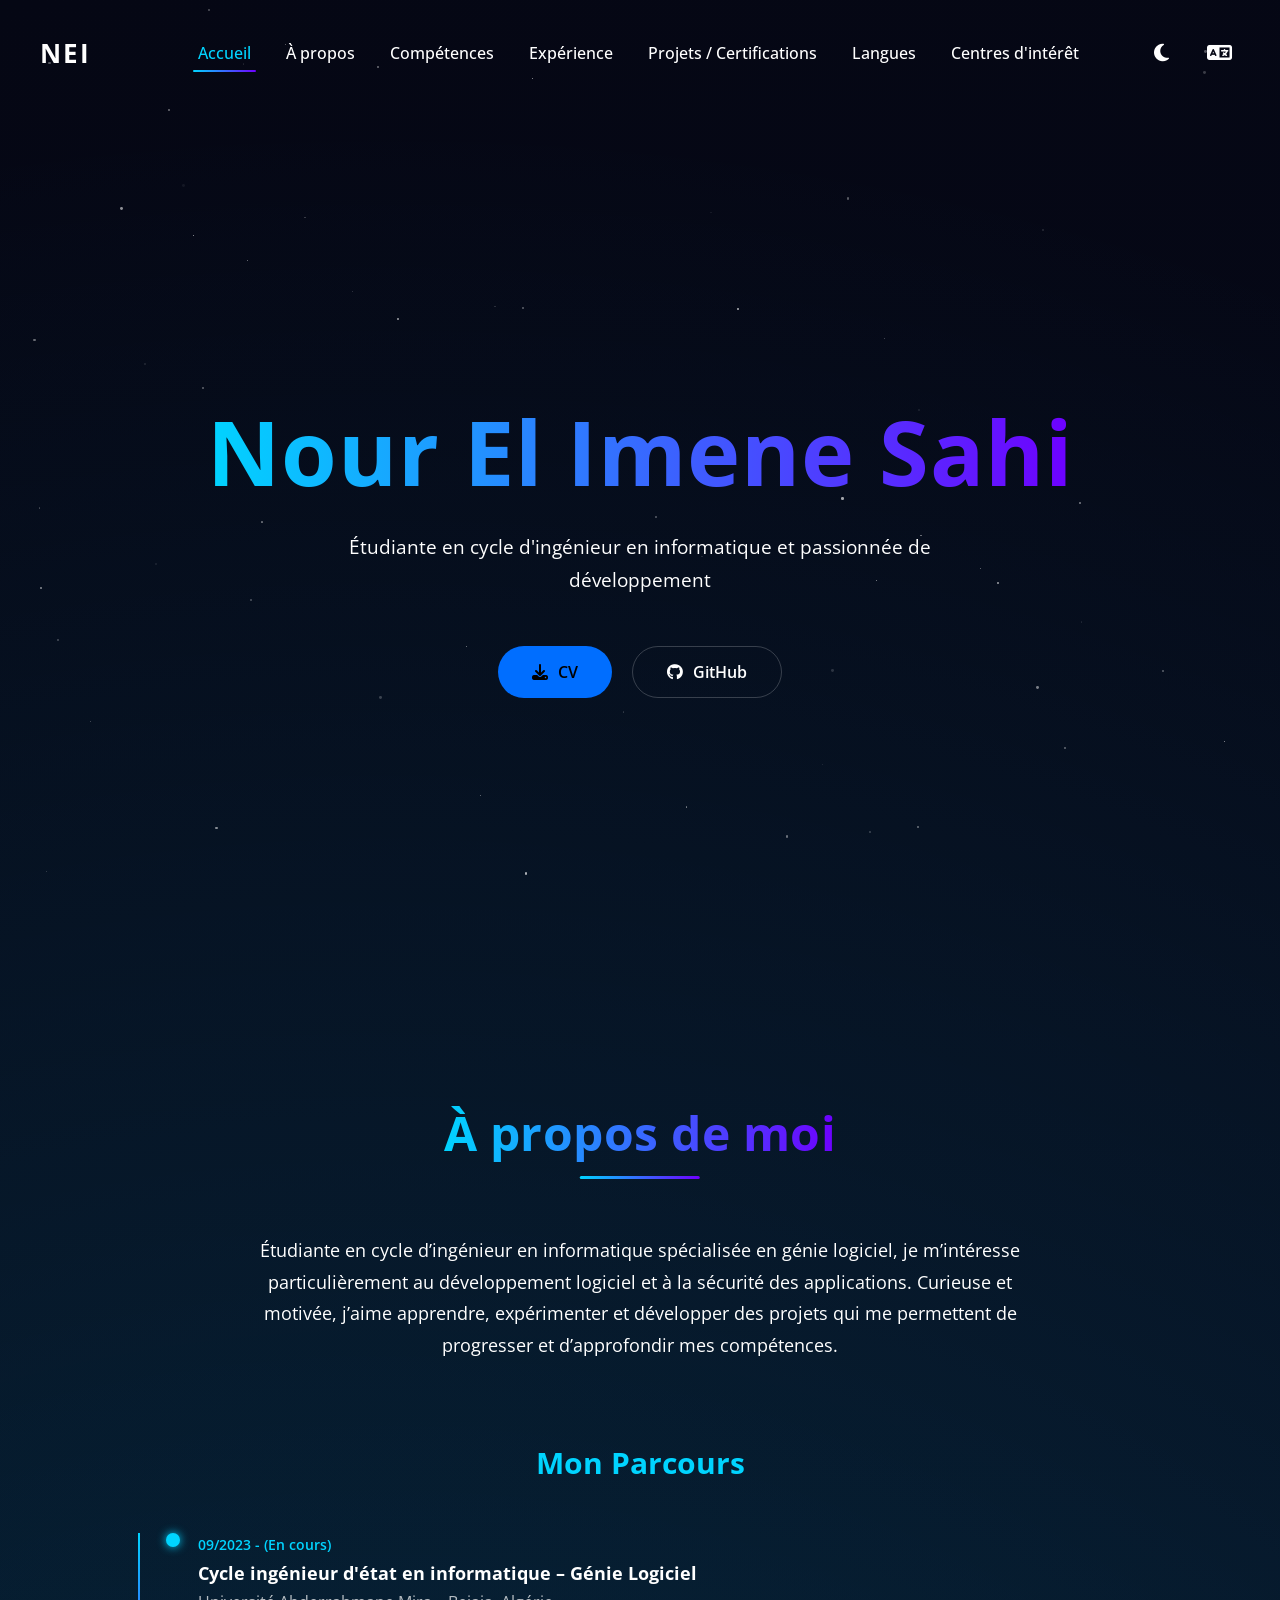
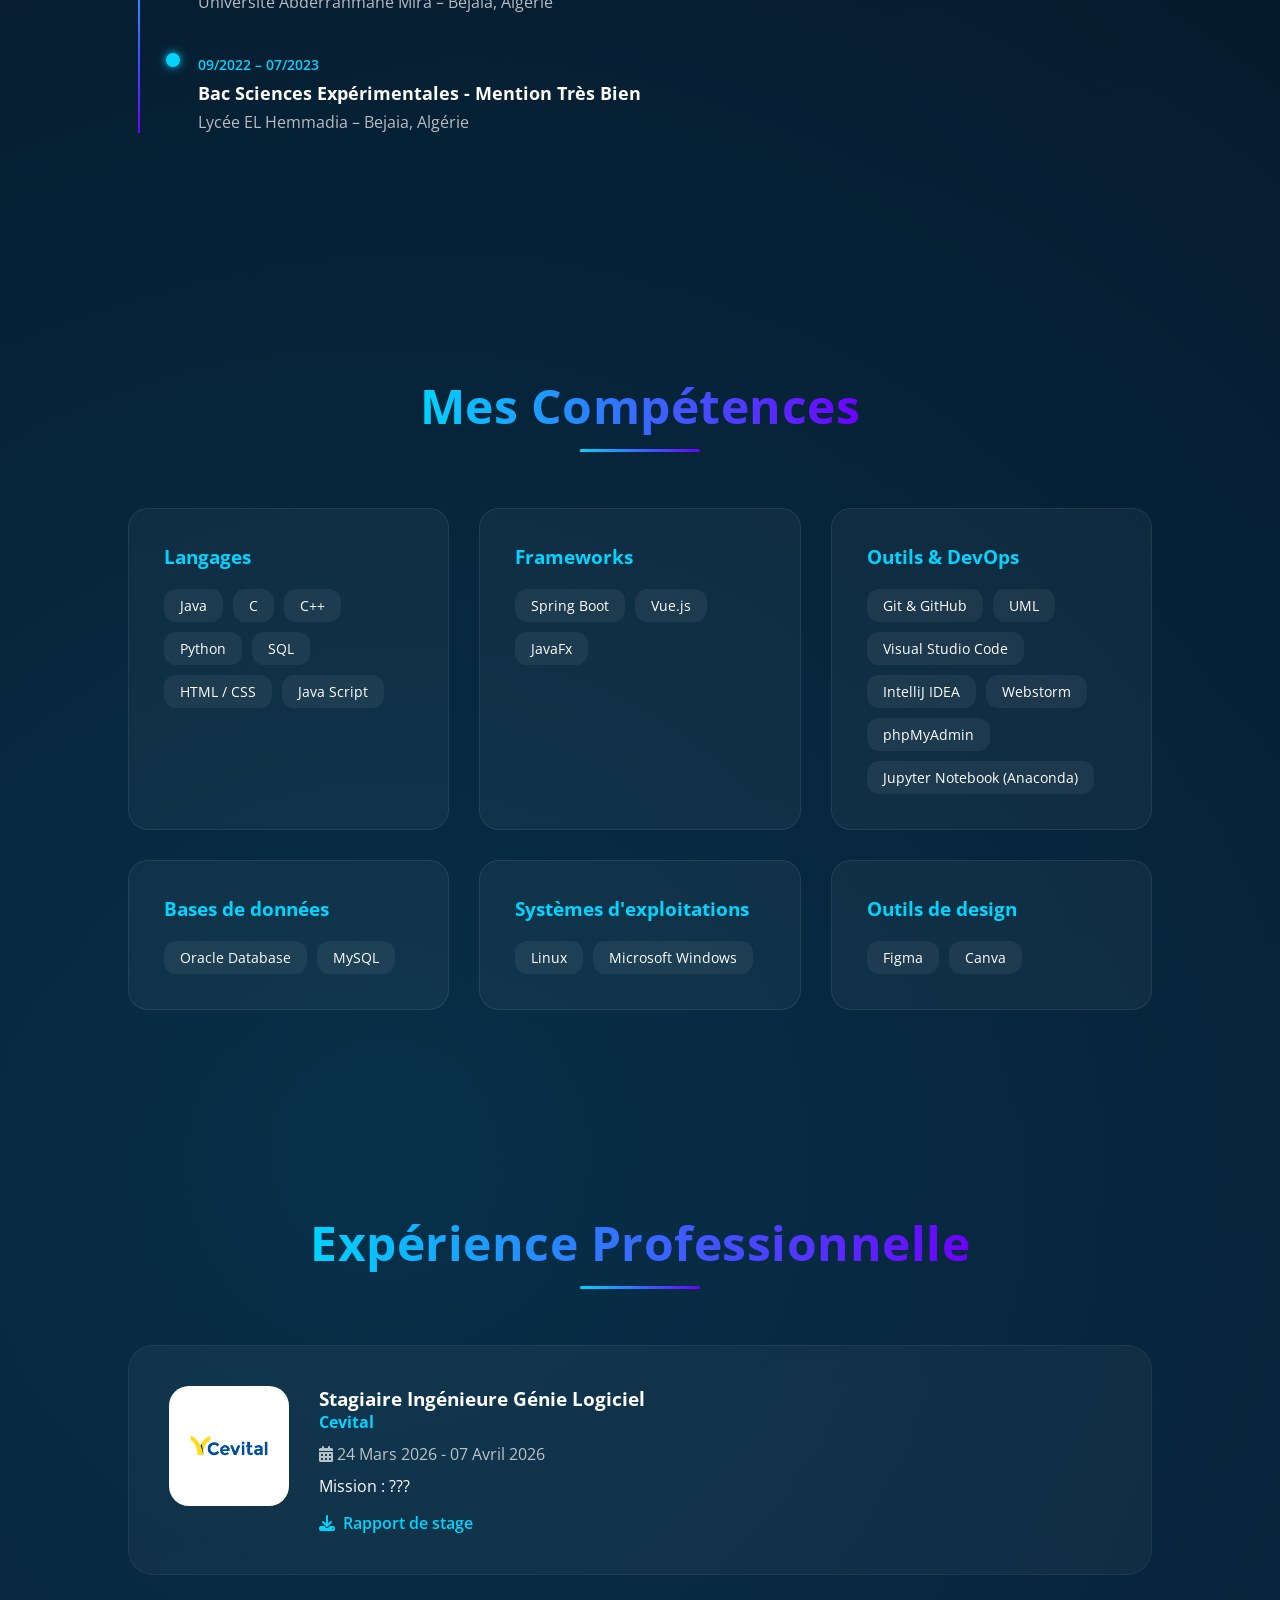
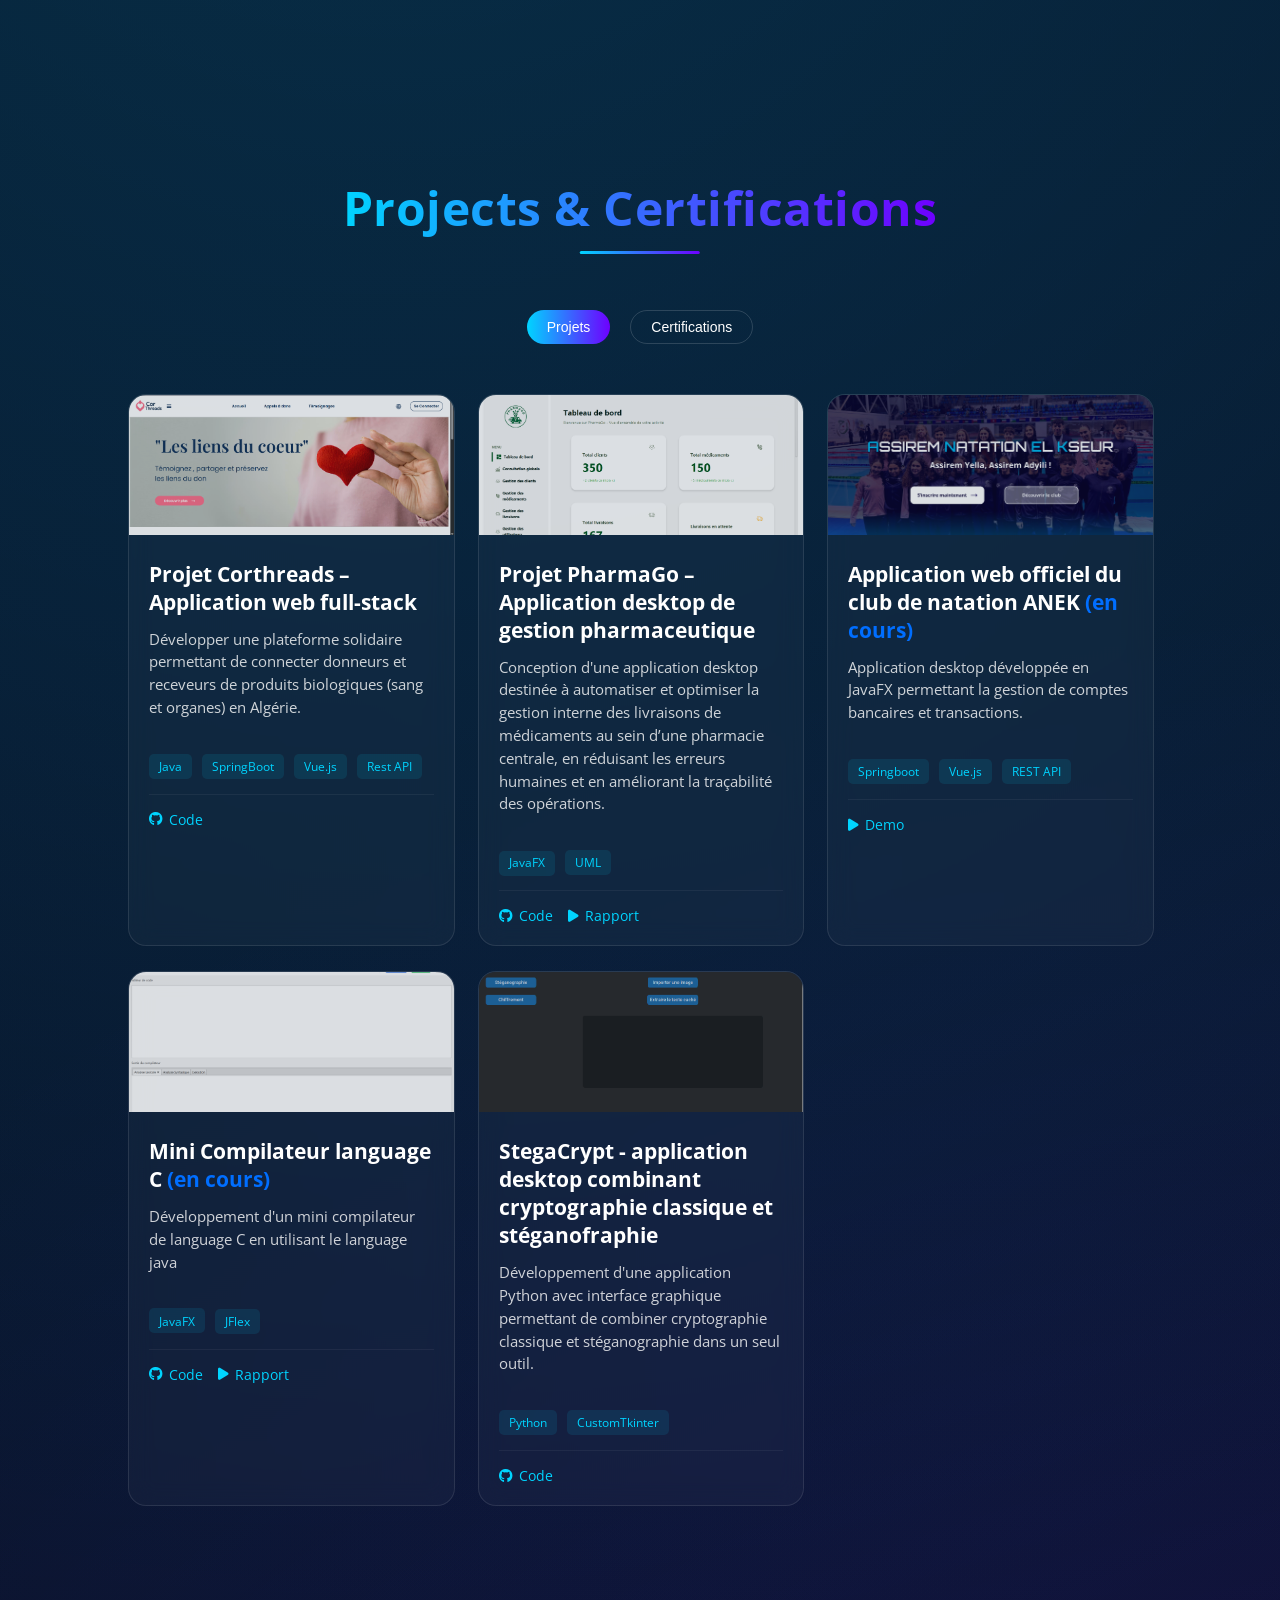
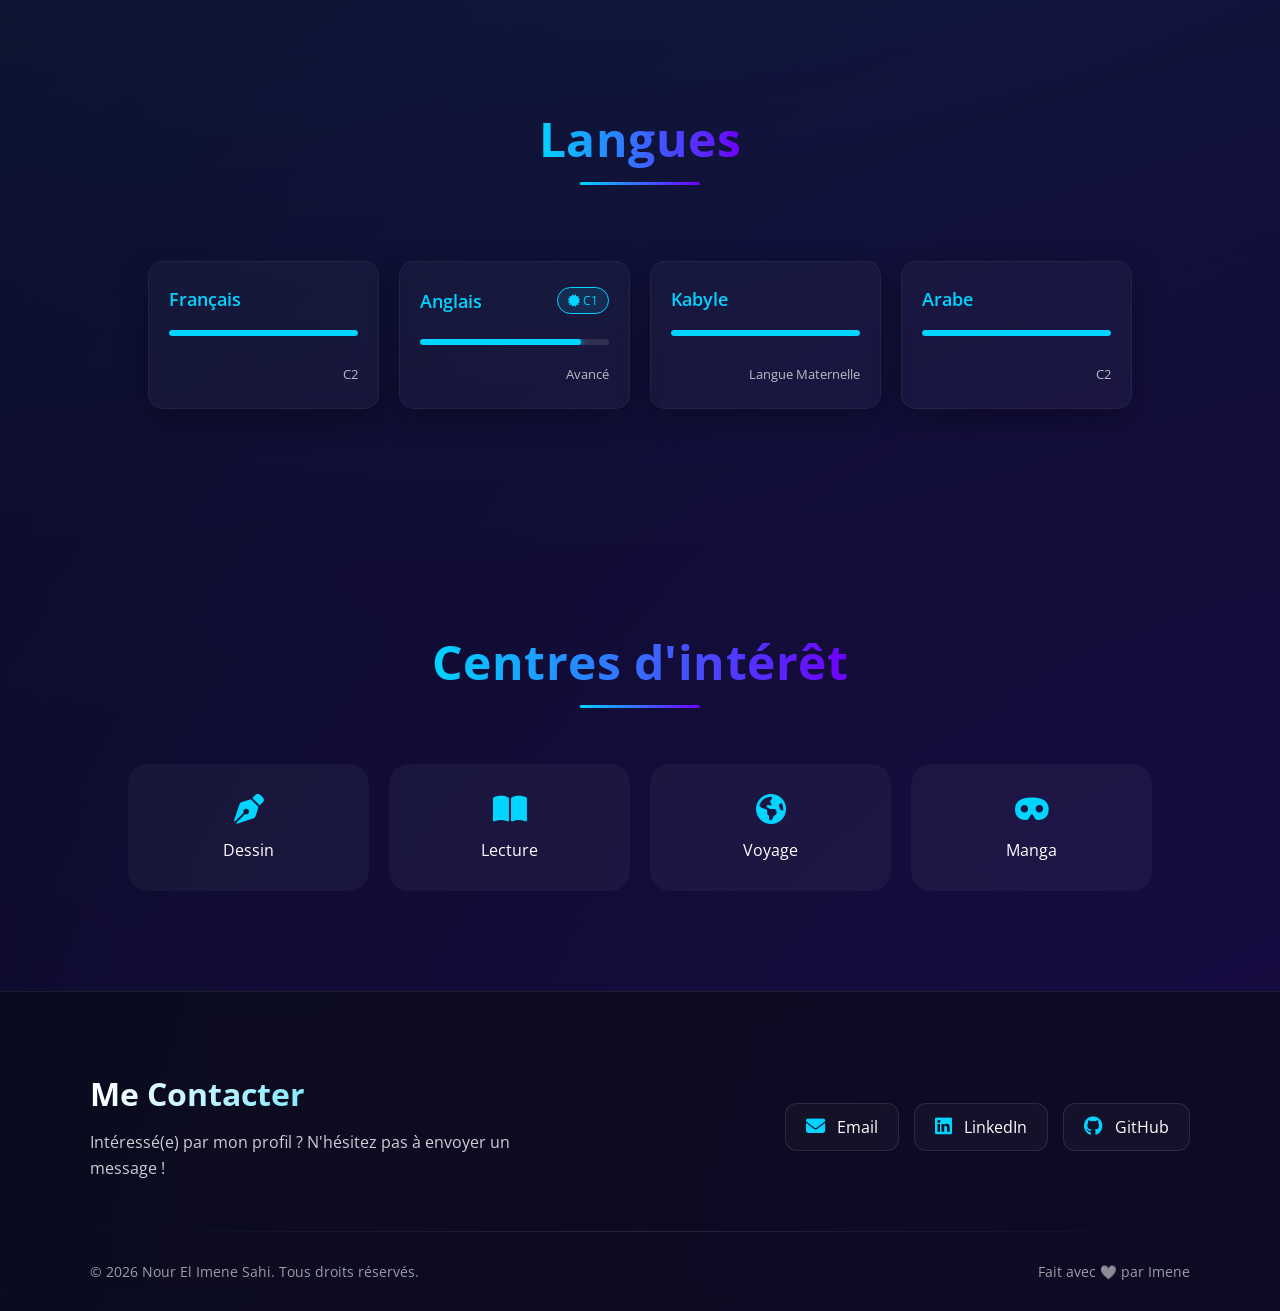
==== commit c7a81294: "ajout d'une page 404 personnalisé" ====
--- a/index.html
+++ b/index.html
@@ -4,7 +4,7 @@
 <head>
     <meta charset="UTF-8">
     <meta name="viewport" content="width=device-width, initial-scale=1.0">
-    <meta name="description" content="Portfolio de Nour El Imene Sahi – Étudiante en génie logiciel, projets, compétences et expérience professionnelle">
+    <meta name="description" content="Portfolio de Nour El Imene Sahi – Étudiante en génie logiciel, projets, compétences et expérience professionnelle.">
 
     <title>Nour El Imene Sahi</title>
 
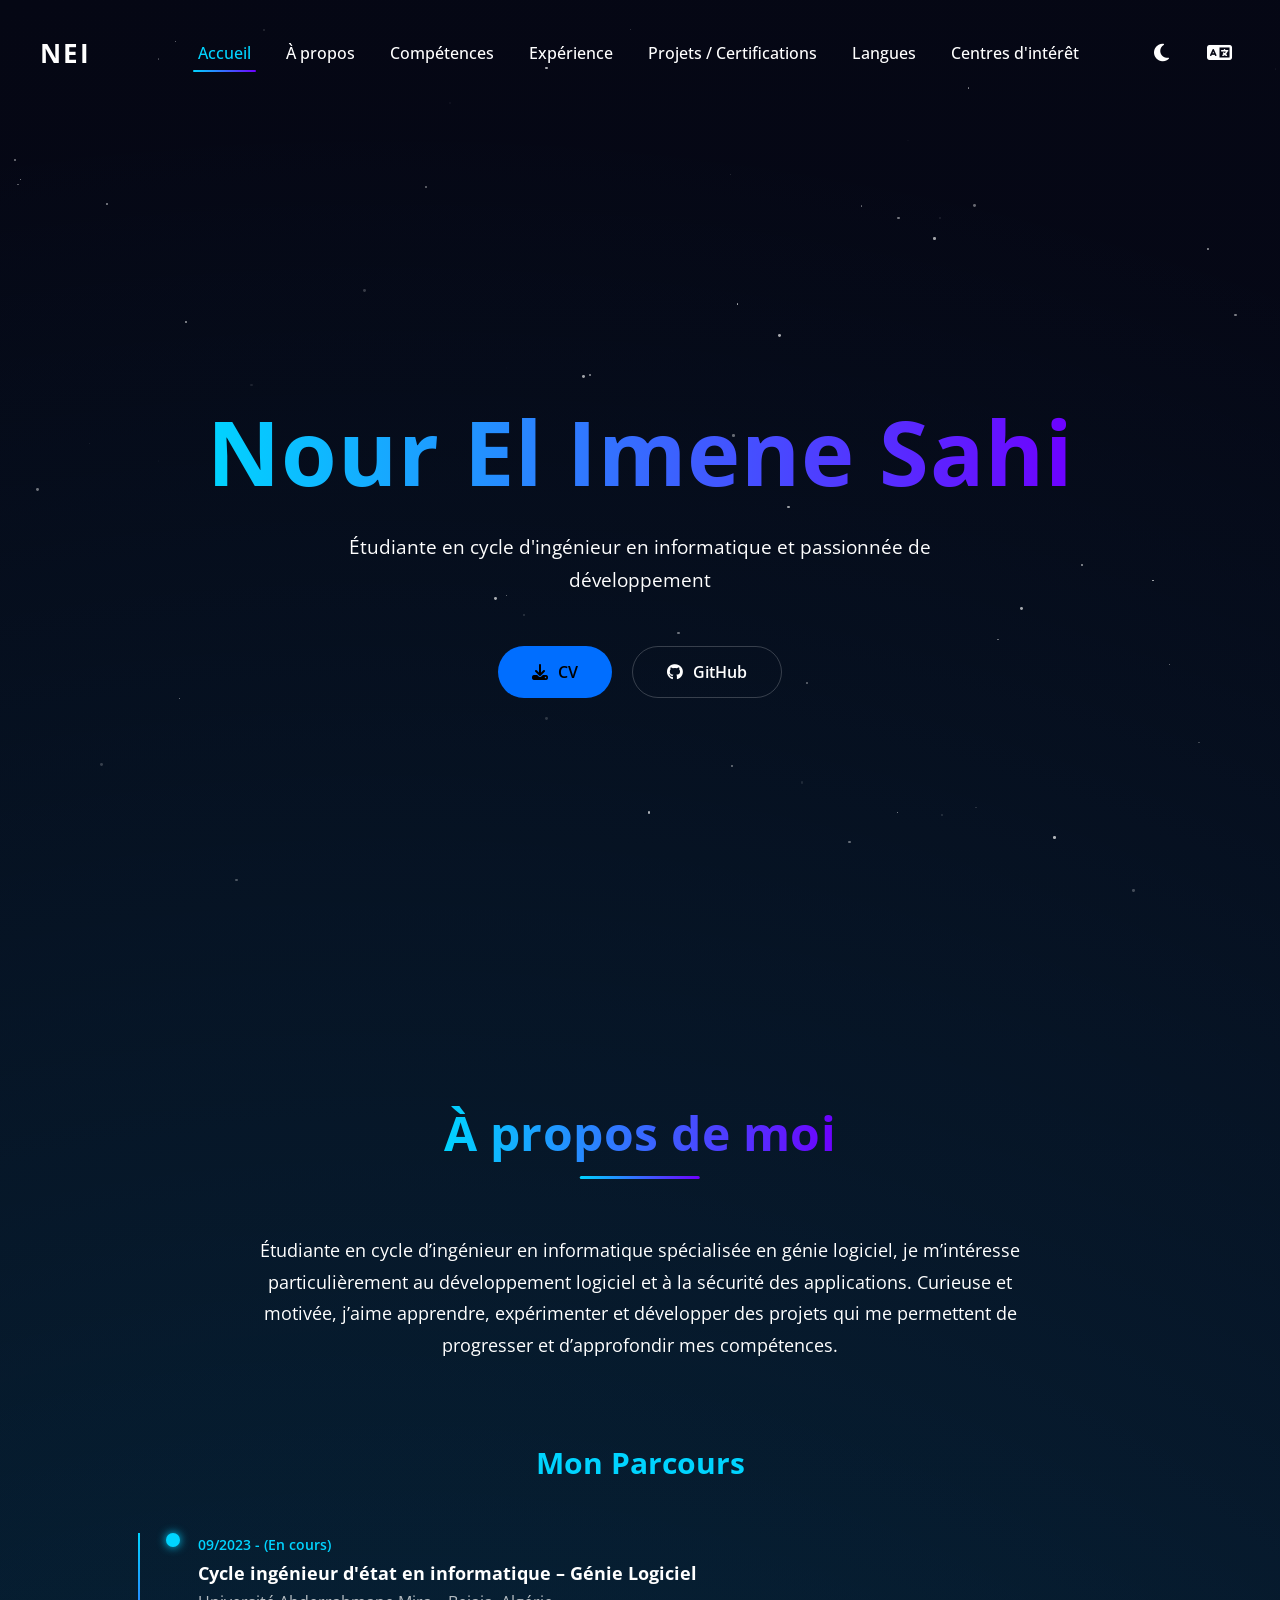
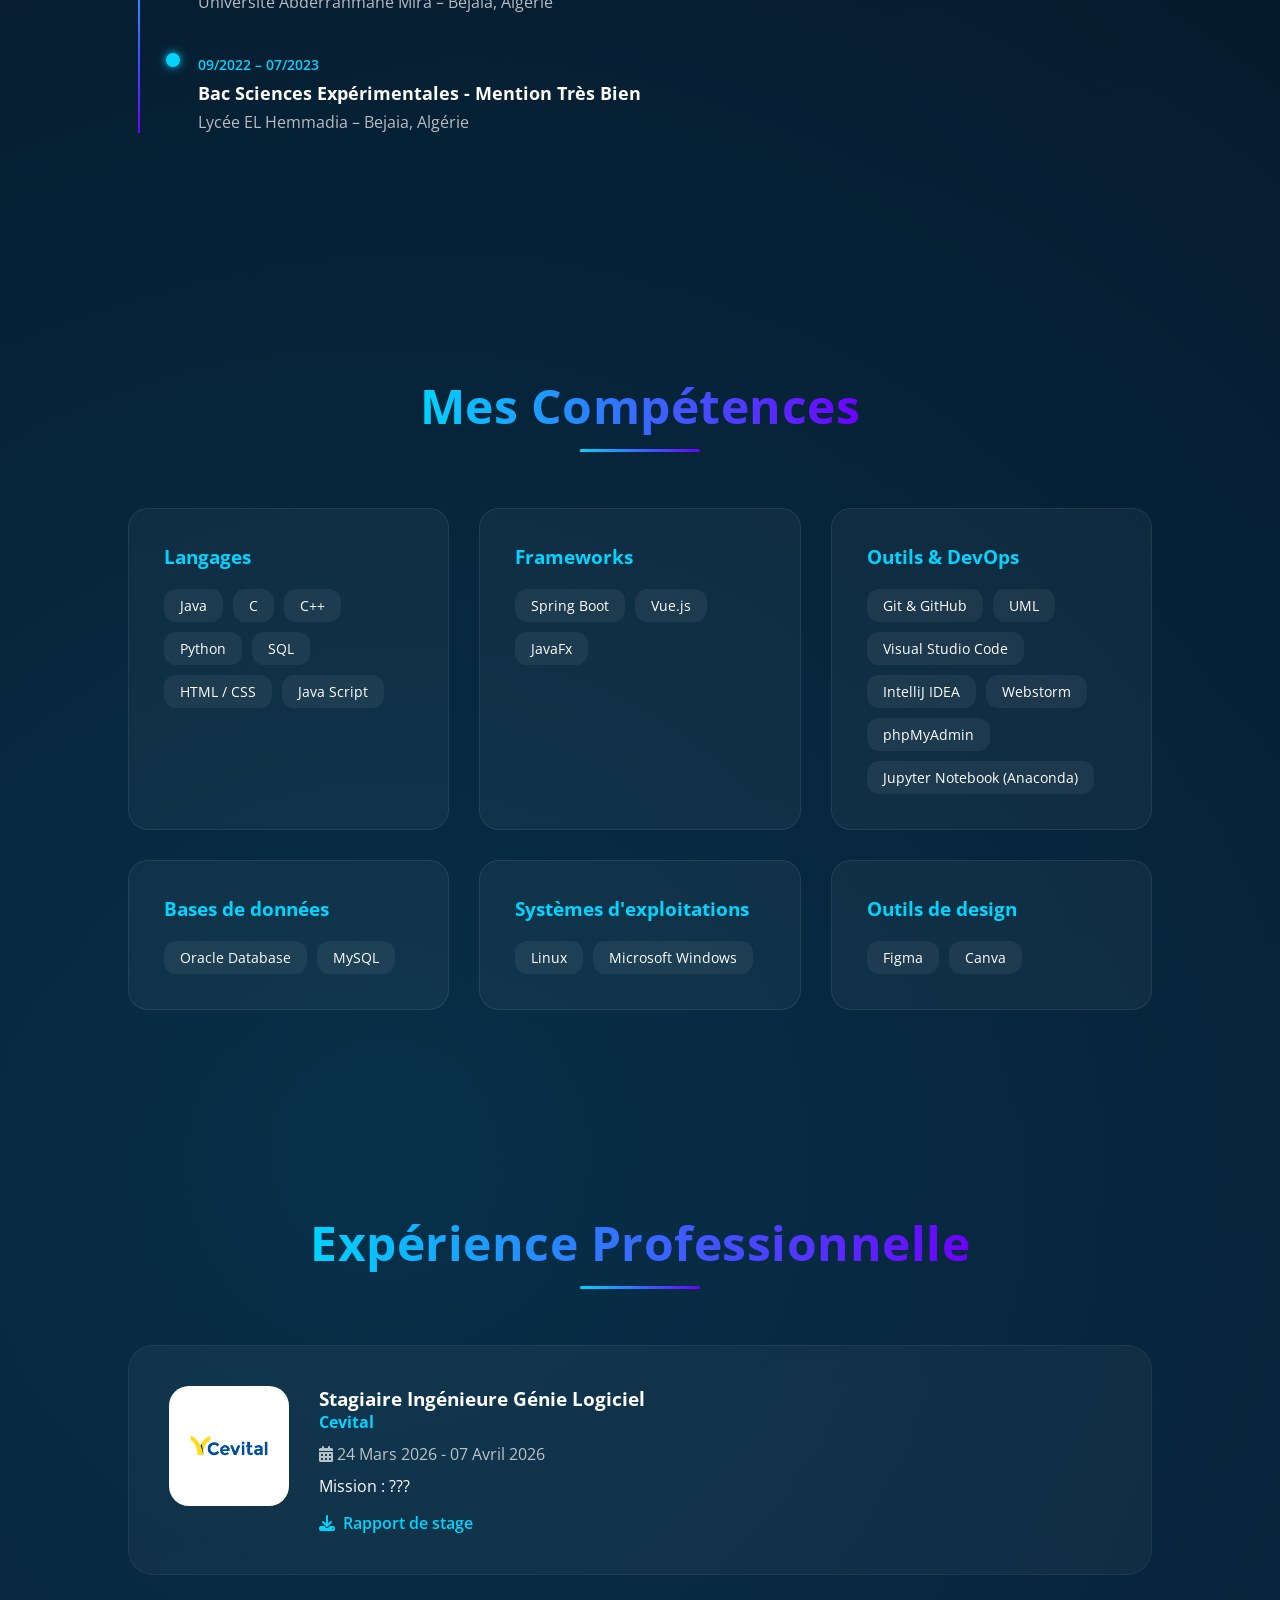
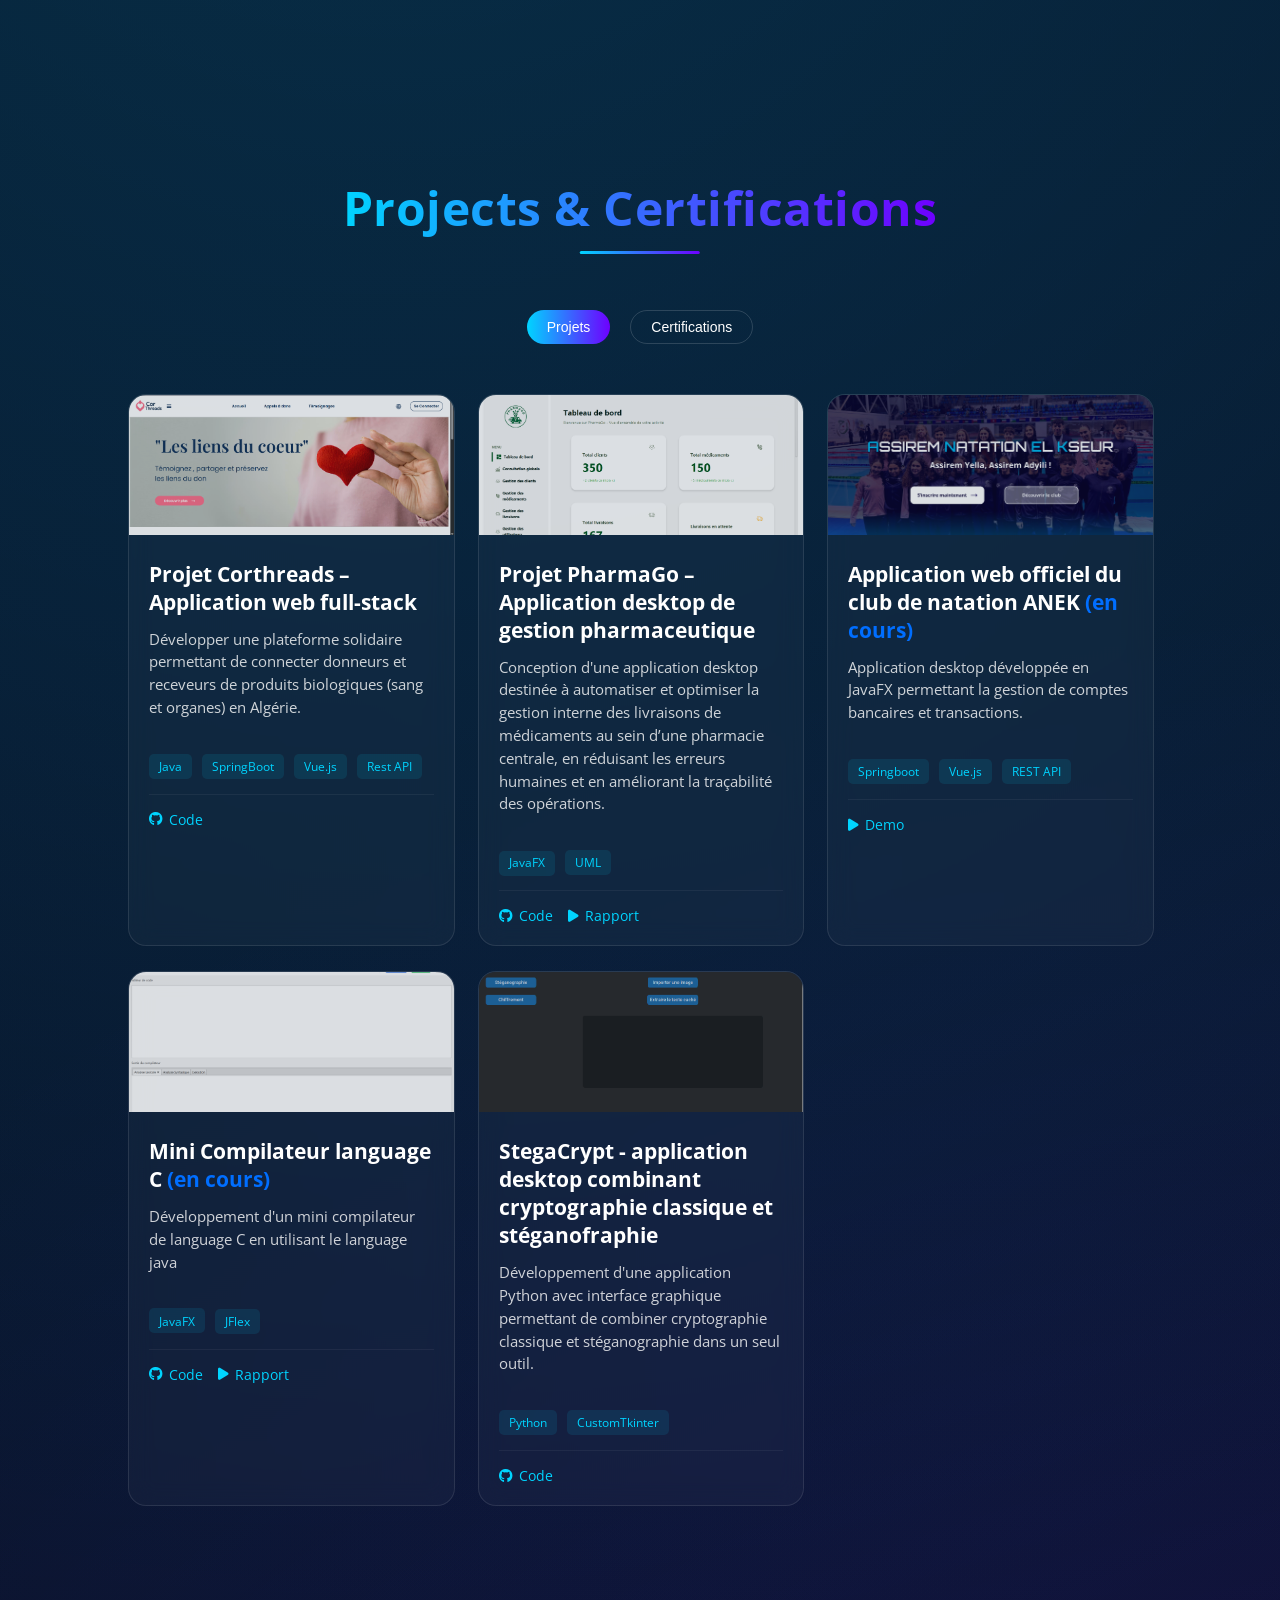
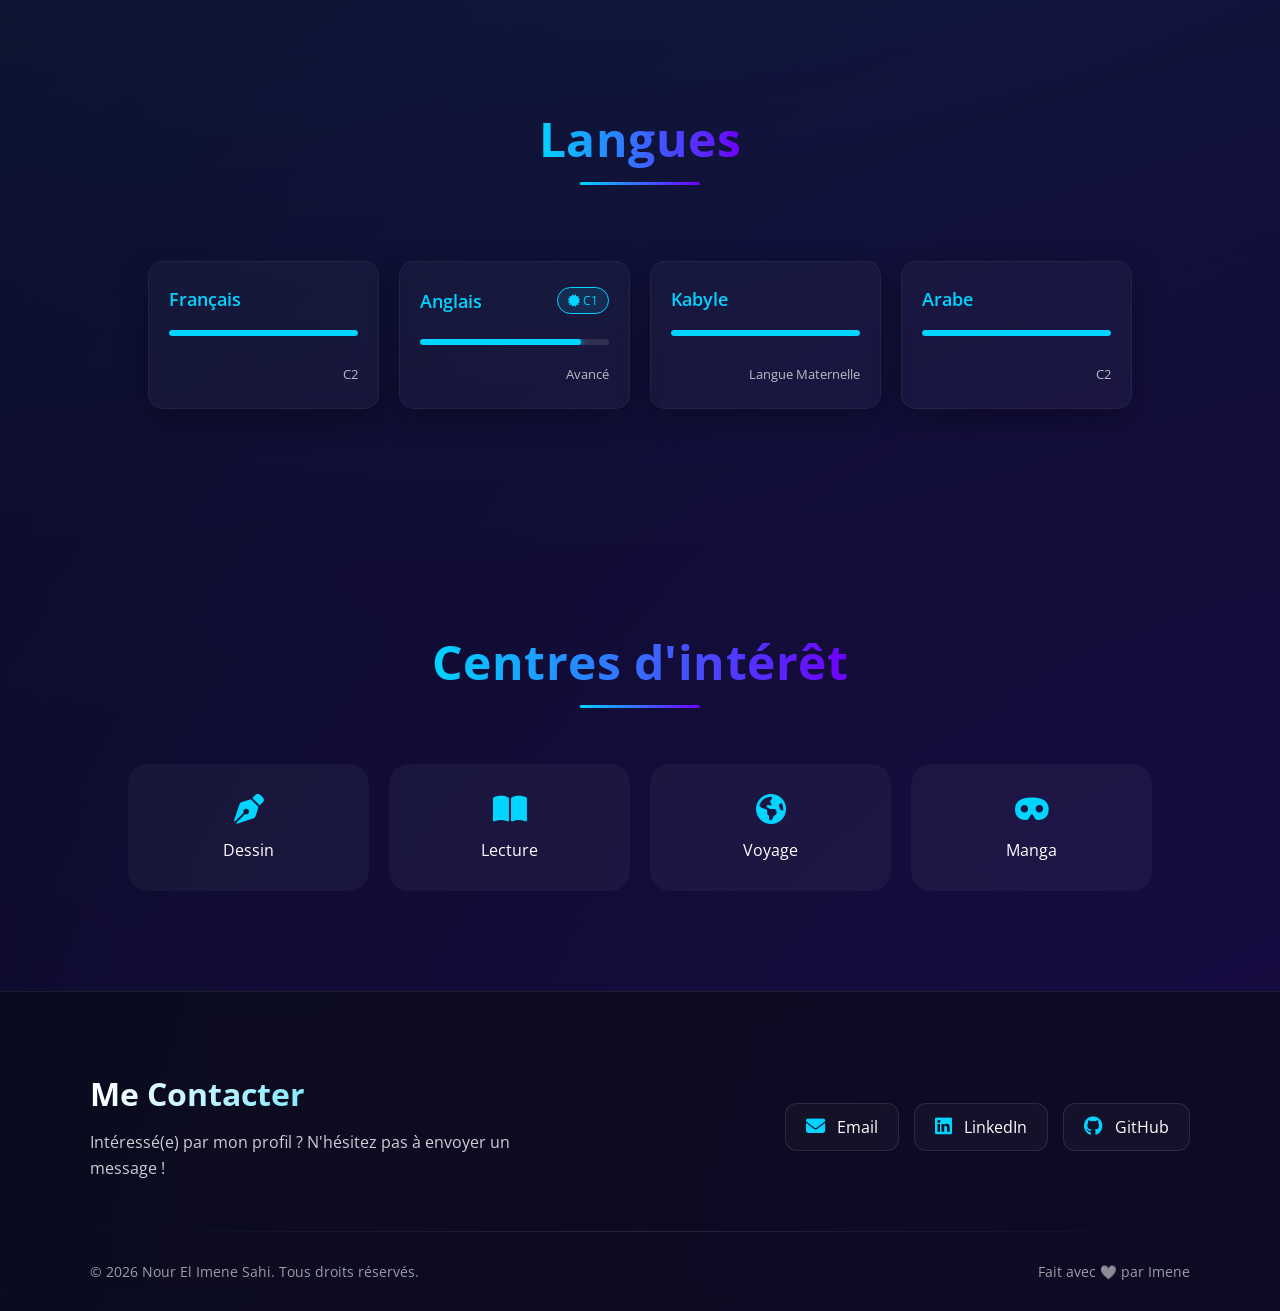
==== commit cc2fc6f8: "j'ai enlevé temporairement le téléchargement du cv" ====
--- a/index.html
+++ b/index.html
@@ -64,7 +64,7 @@
             Étudiante en cycle d'ingénieur en informatique et passionnée de développement
         </p>
         <div class="cta-buttons reveal">
-            <a href="assets/CV_NourElImeneSahi.pdf" class="btn btn-primary" download="CV_NourElImeneSahi.pdf"
+            <a href="assets/CV_NourElImeneSahi.pdf" class="btn btn-primary"
                 target="_blank">
                 <i class="fa-solid fa-download"></i> CV
             </a>
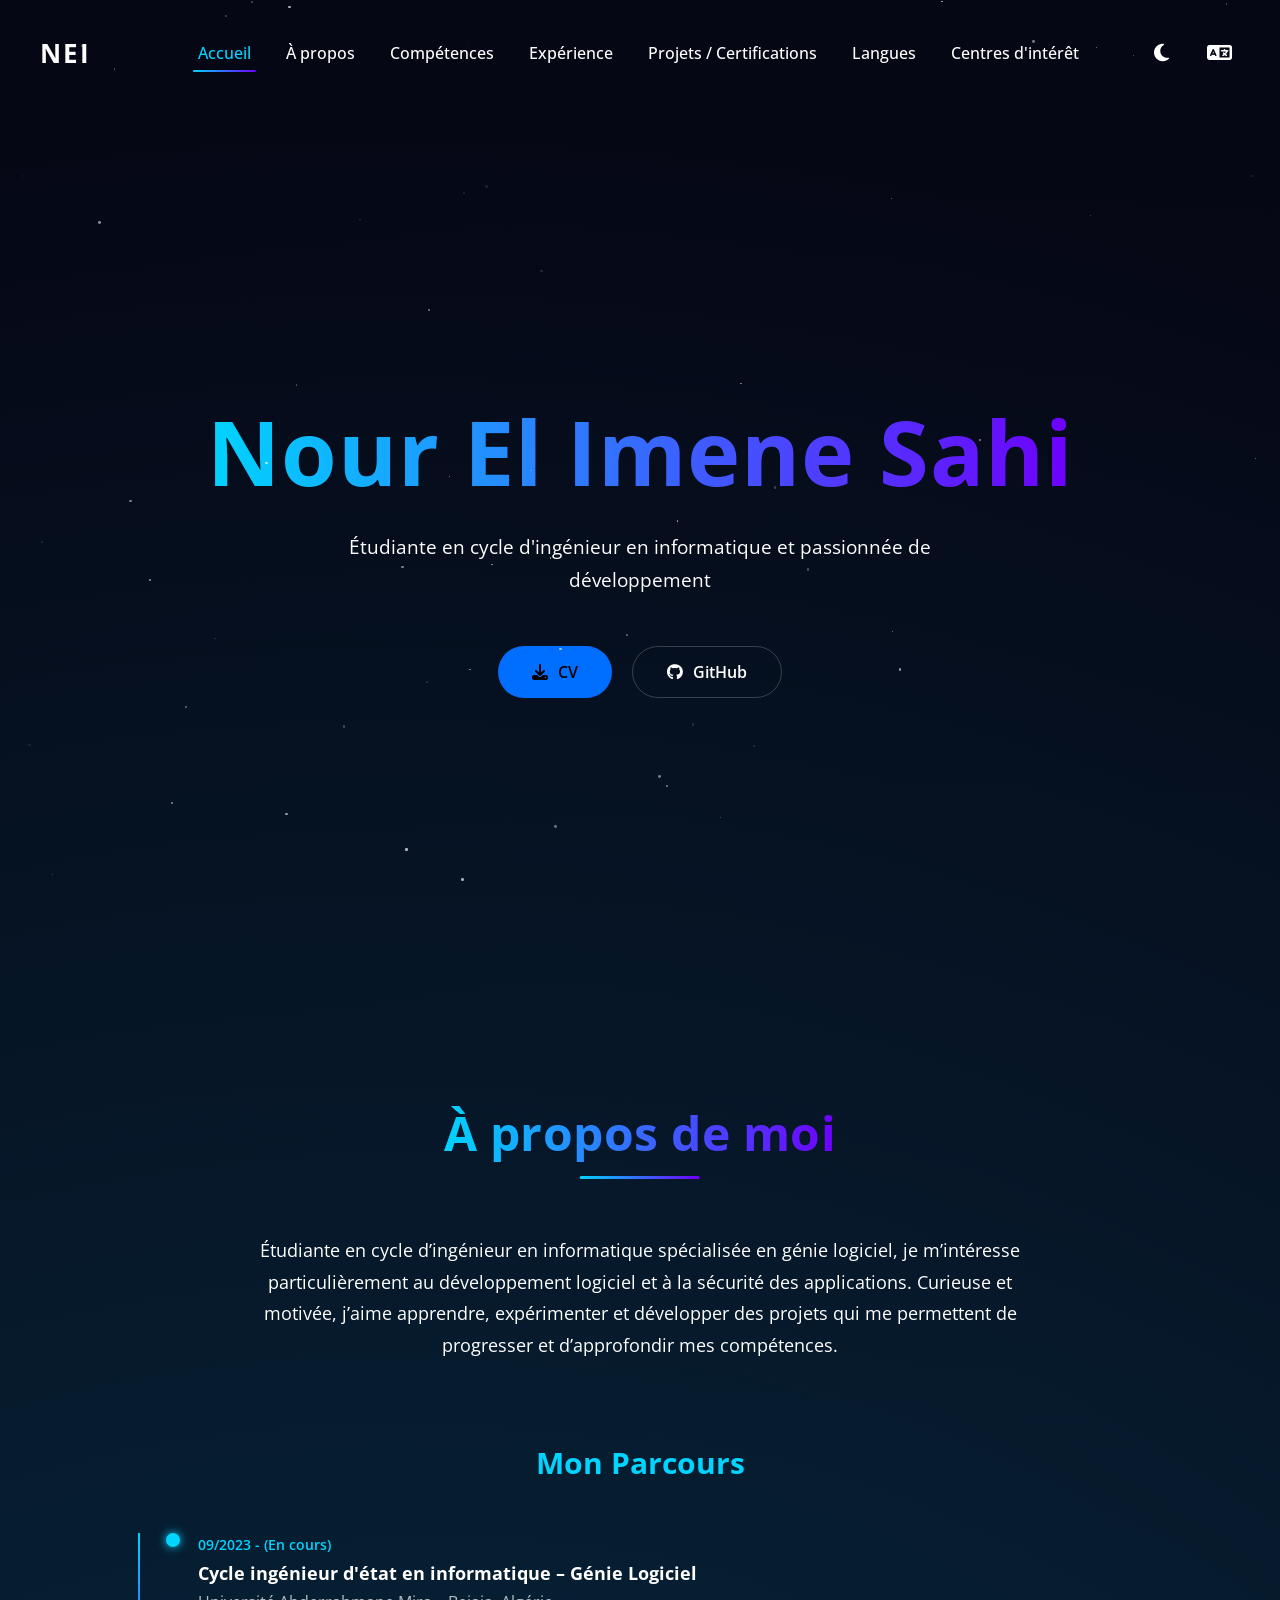
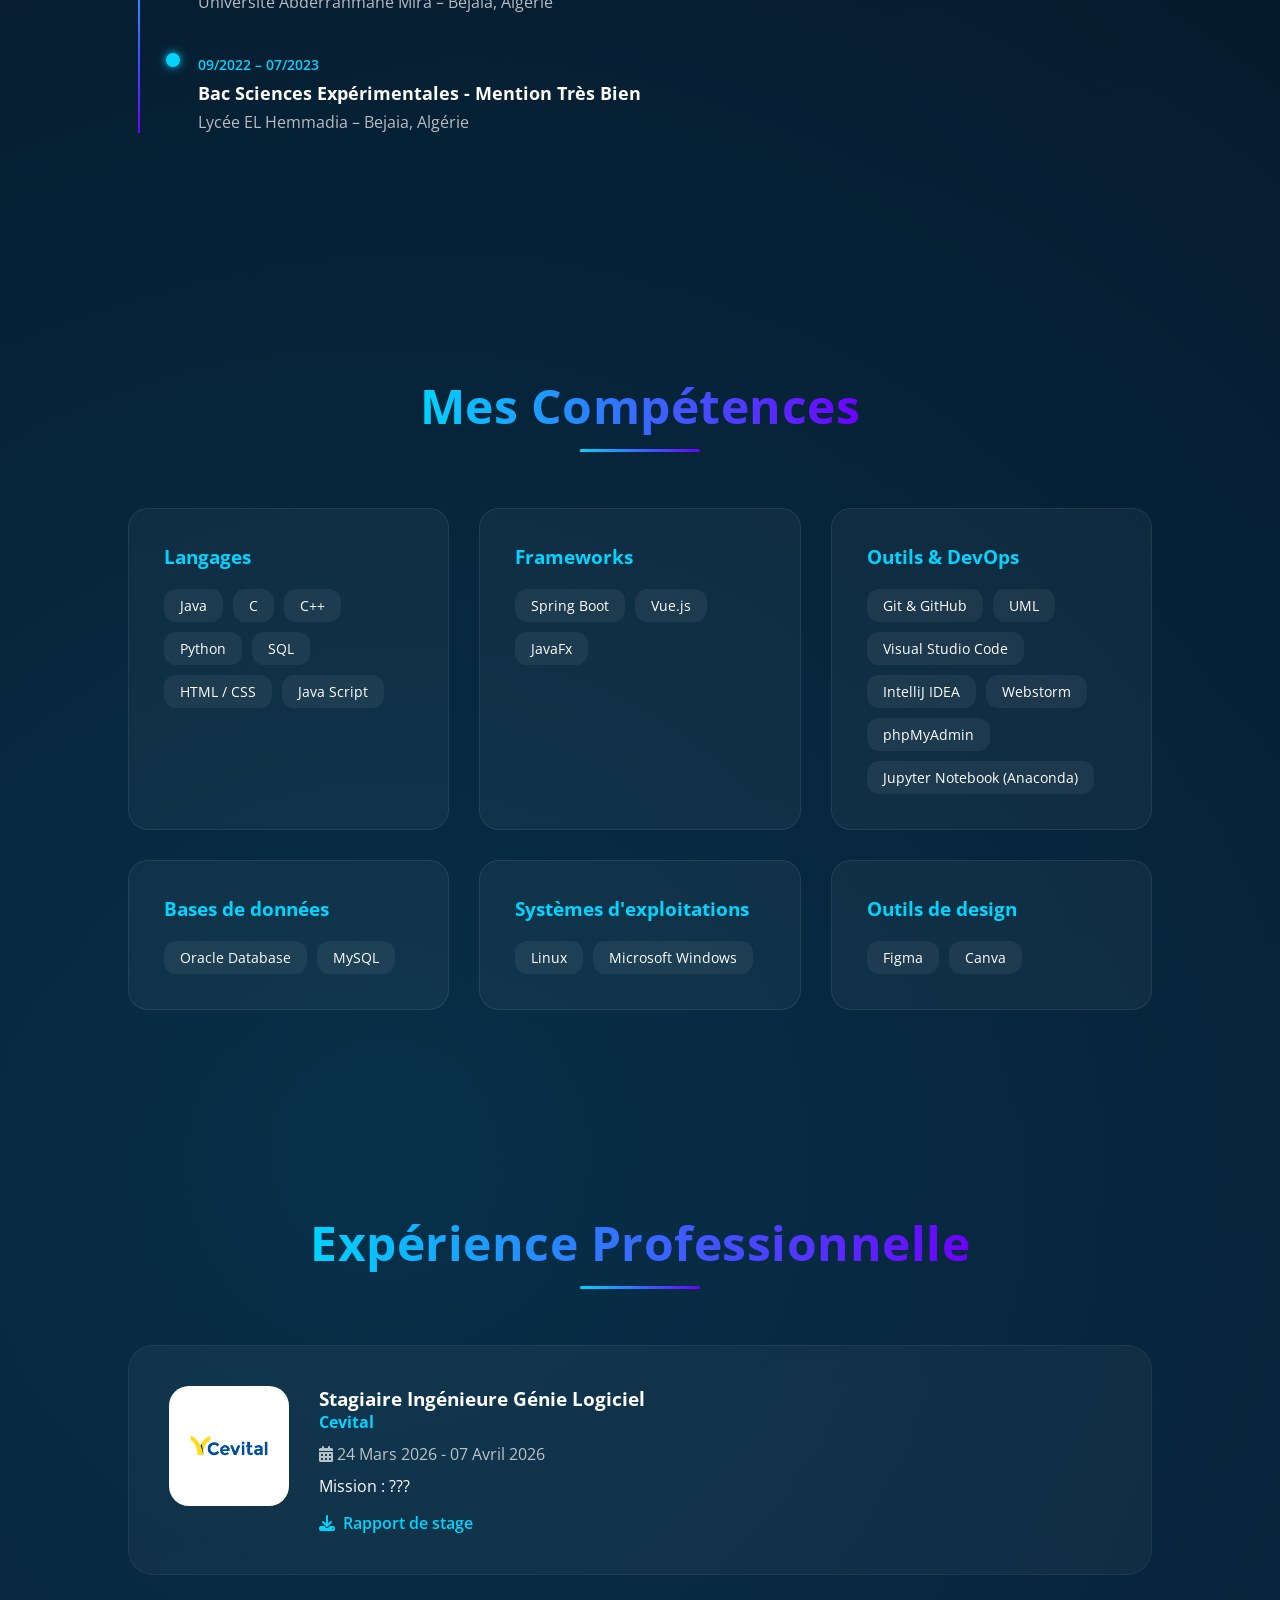
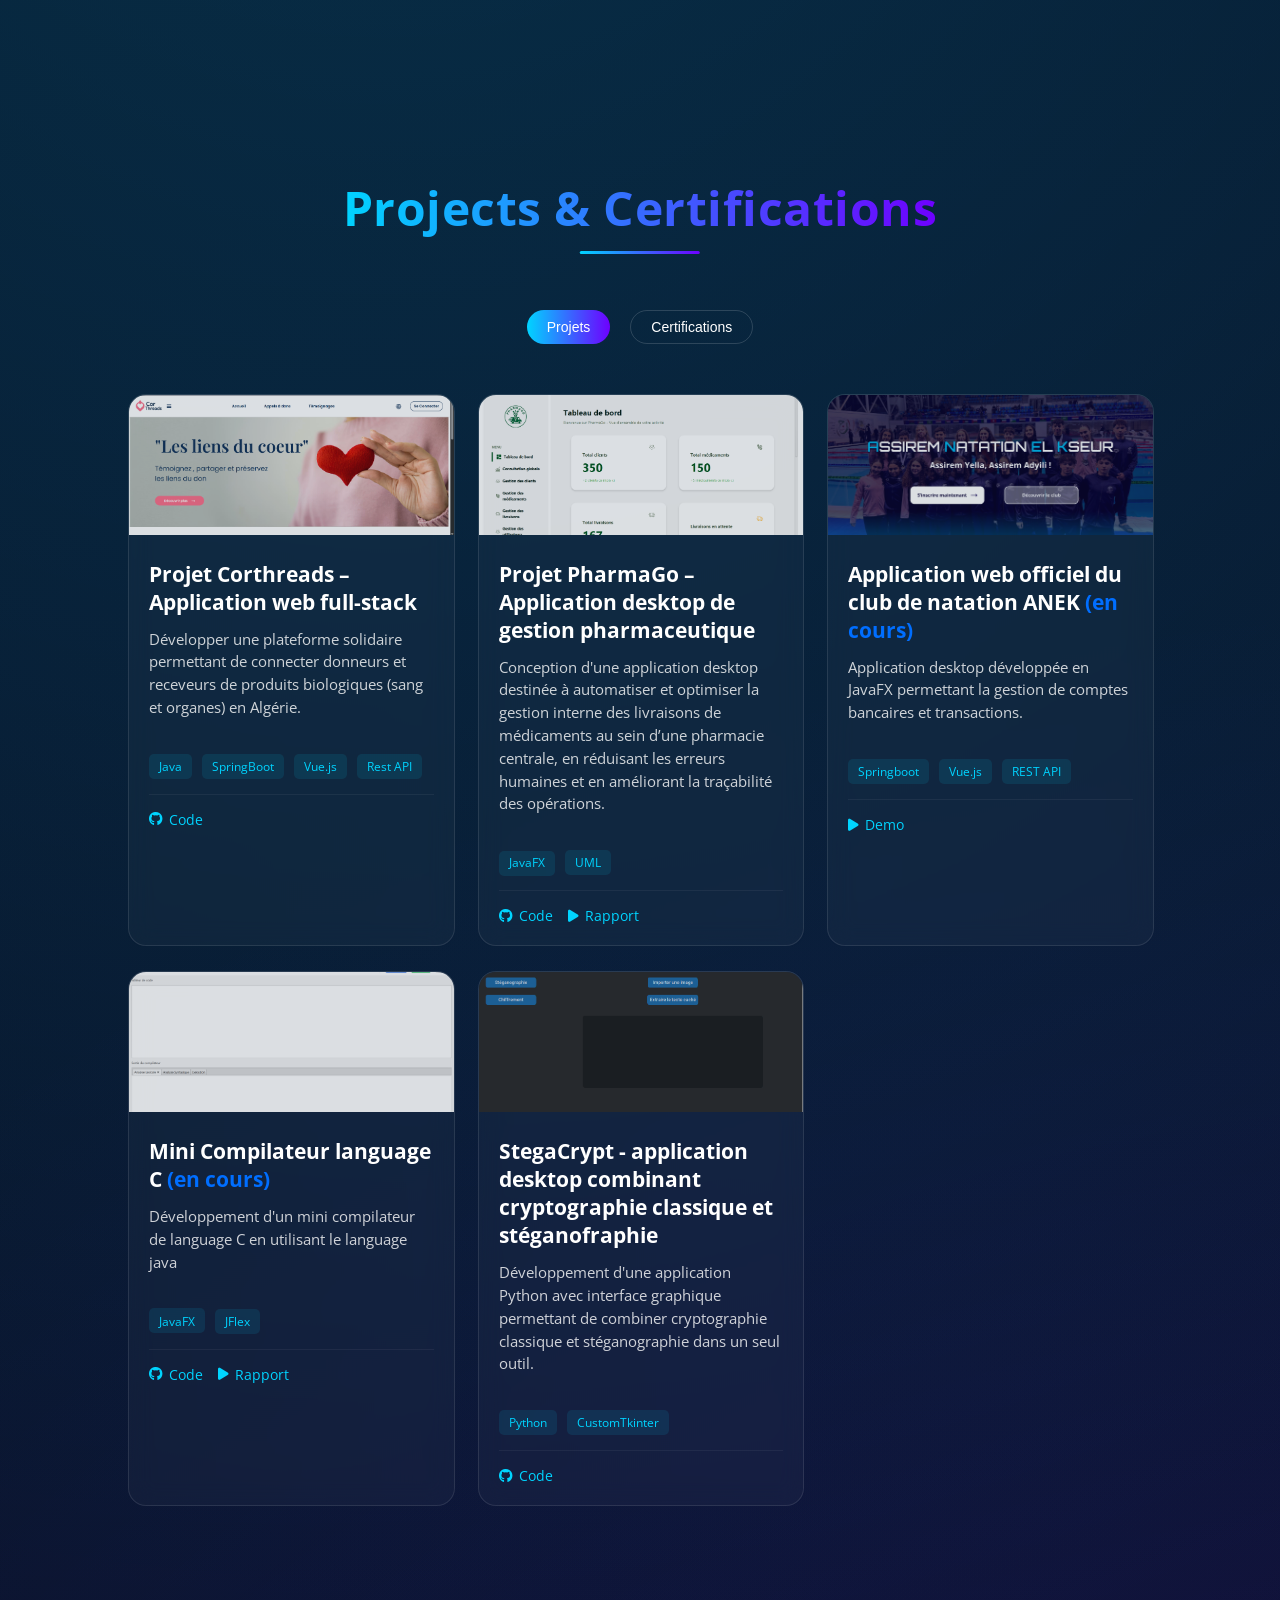
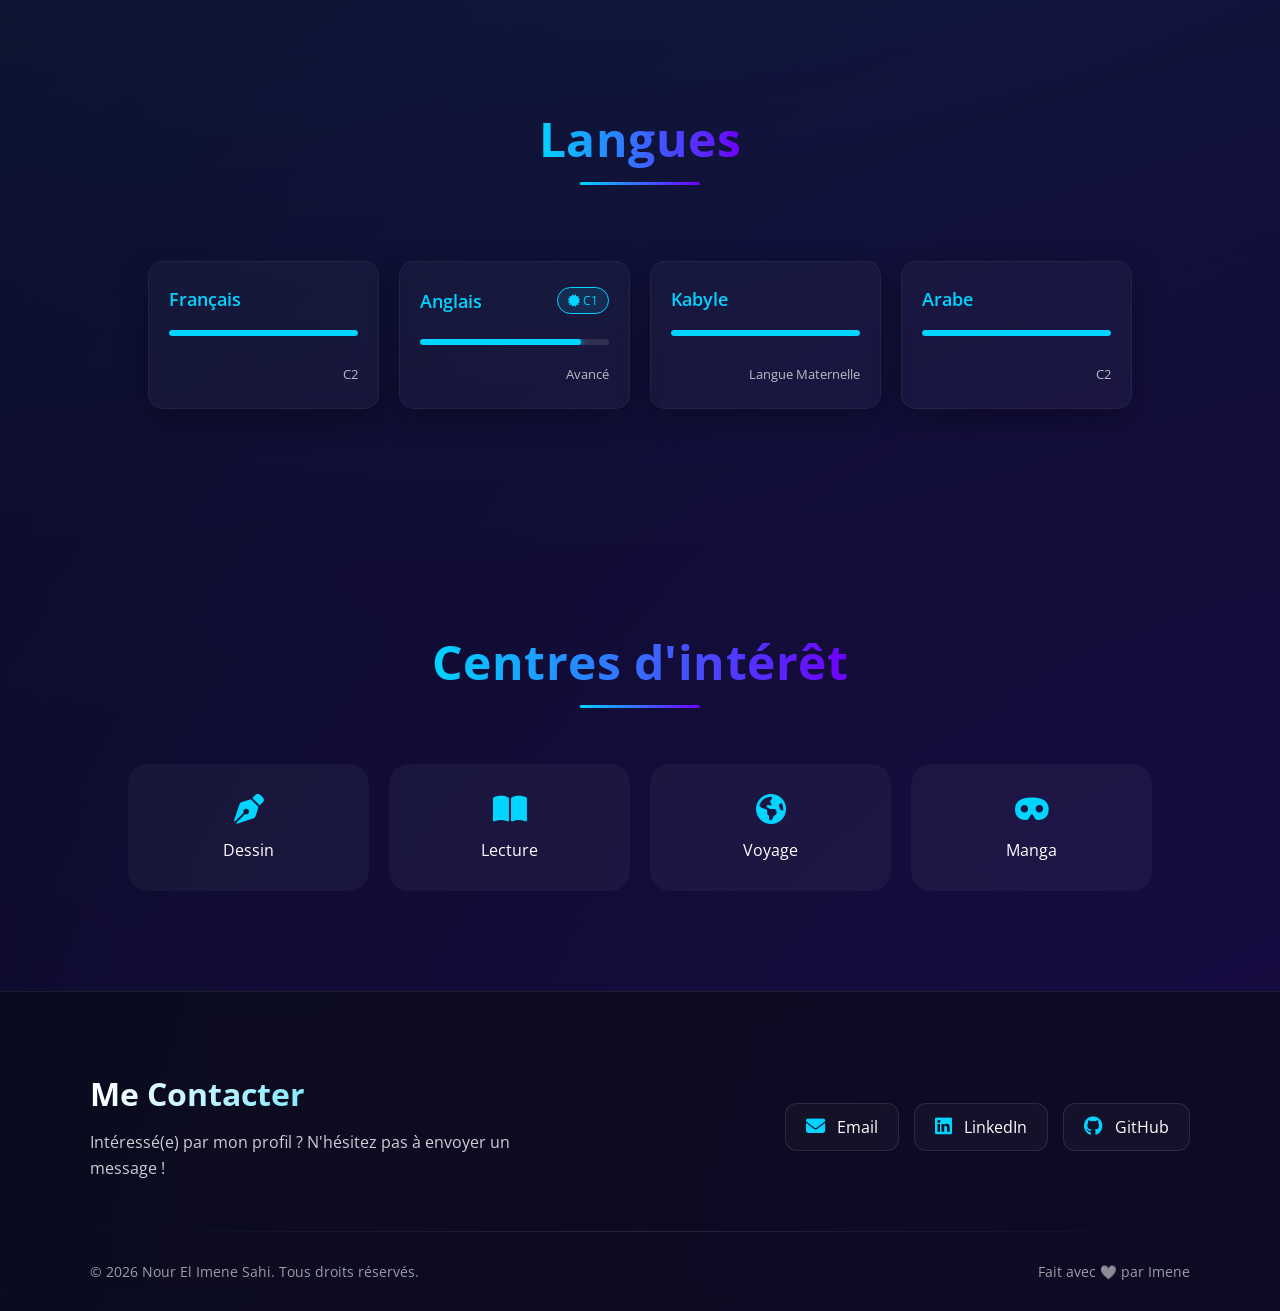
==== commit 1aba95b2: "modification de la page d'erreur 404" ====
--- a/index.html
+++ b/index.html
@@ -334,7 +334,7 @@
 
                     <div class="project-links">
 
-                        <a href="#" target="_blank">
+                        <a href="lientempo" target="_blank">
                             <i class="fa-solid fa-play"></i> Demo
                         </a>
 
@@ -370,7 +370,7 @@
                             <i class="fa-brands fa-github"></i> Code
                         </a>
 
-                        <a href="#" target="_blank">
+                        <a href="lientempo" target="_blank">
                             <i class="fa-solid fa-play"></i> Rapport
                         </a>
 
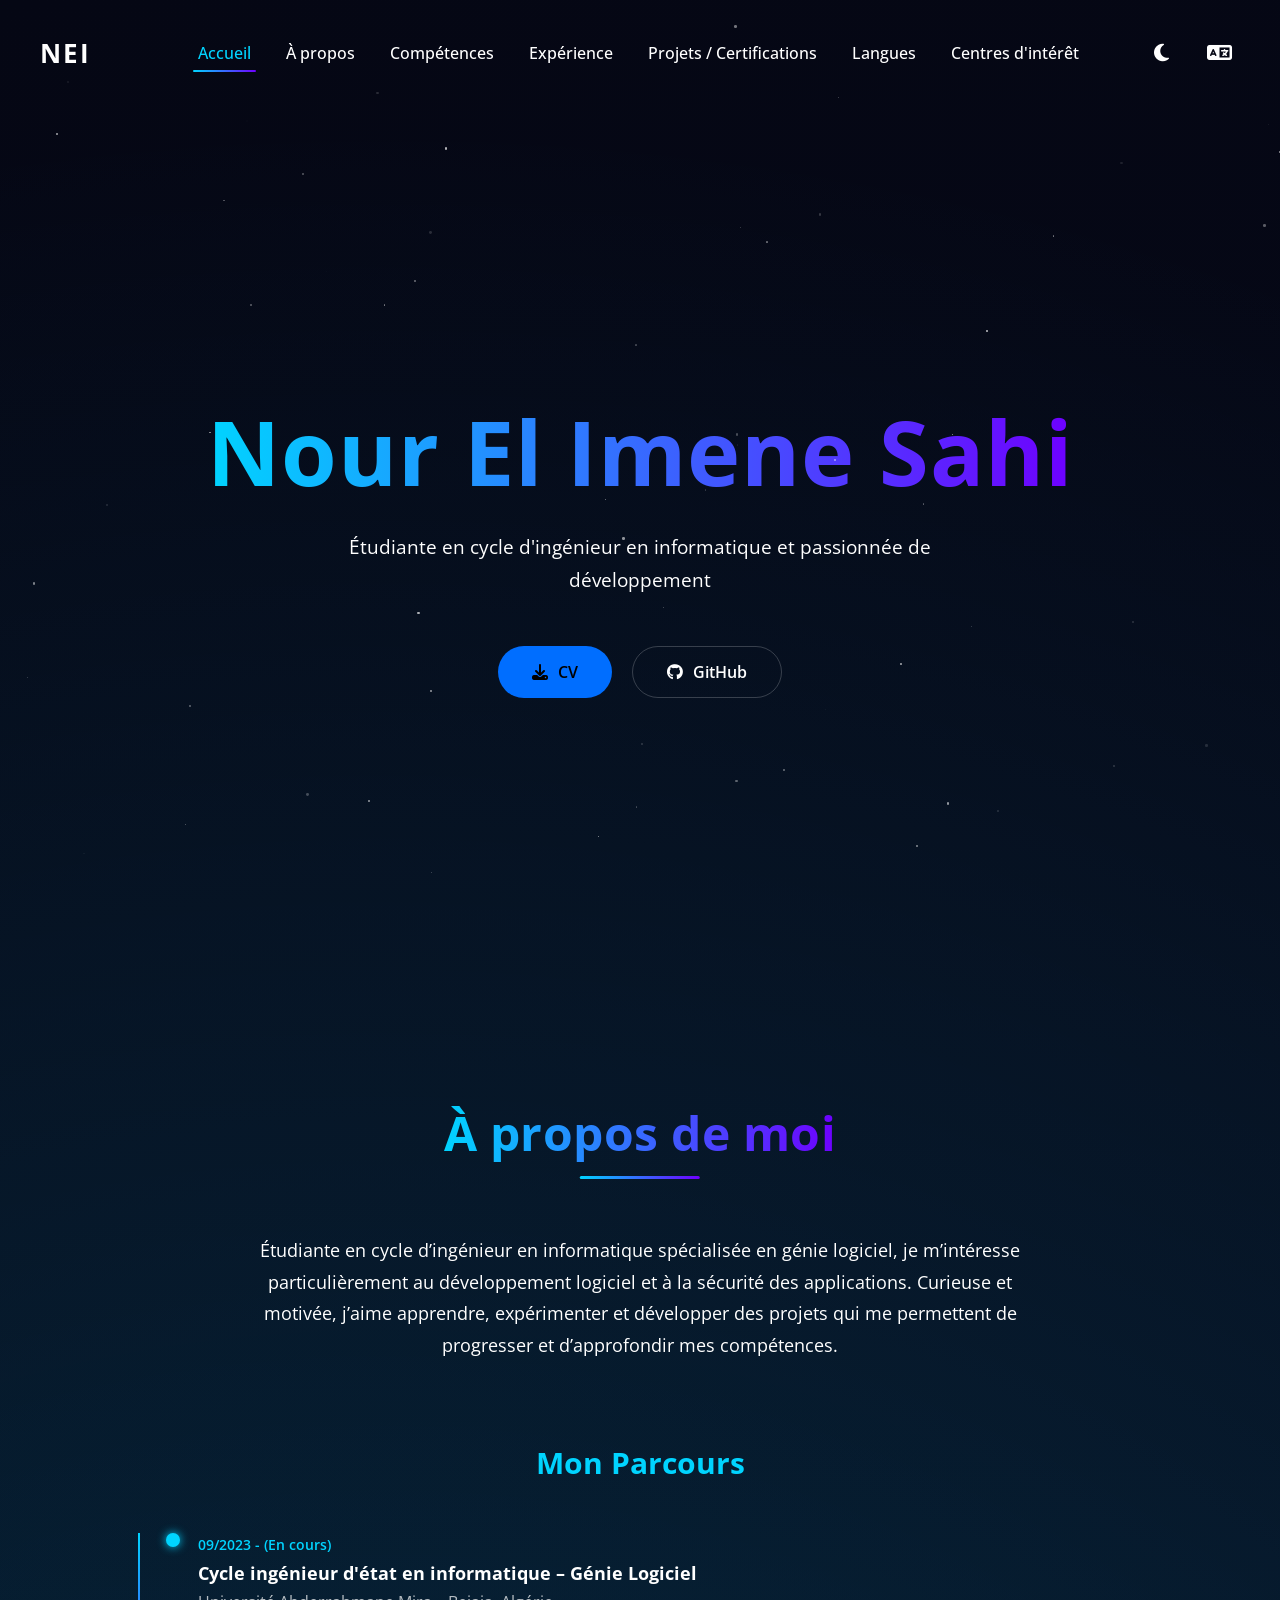
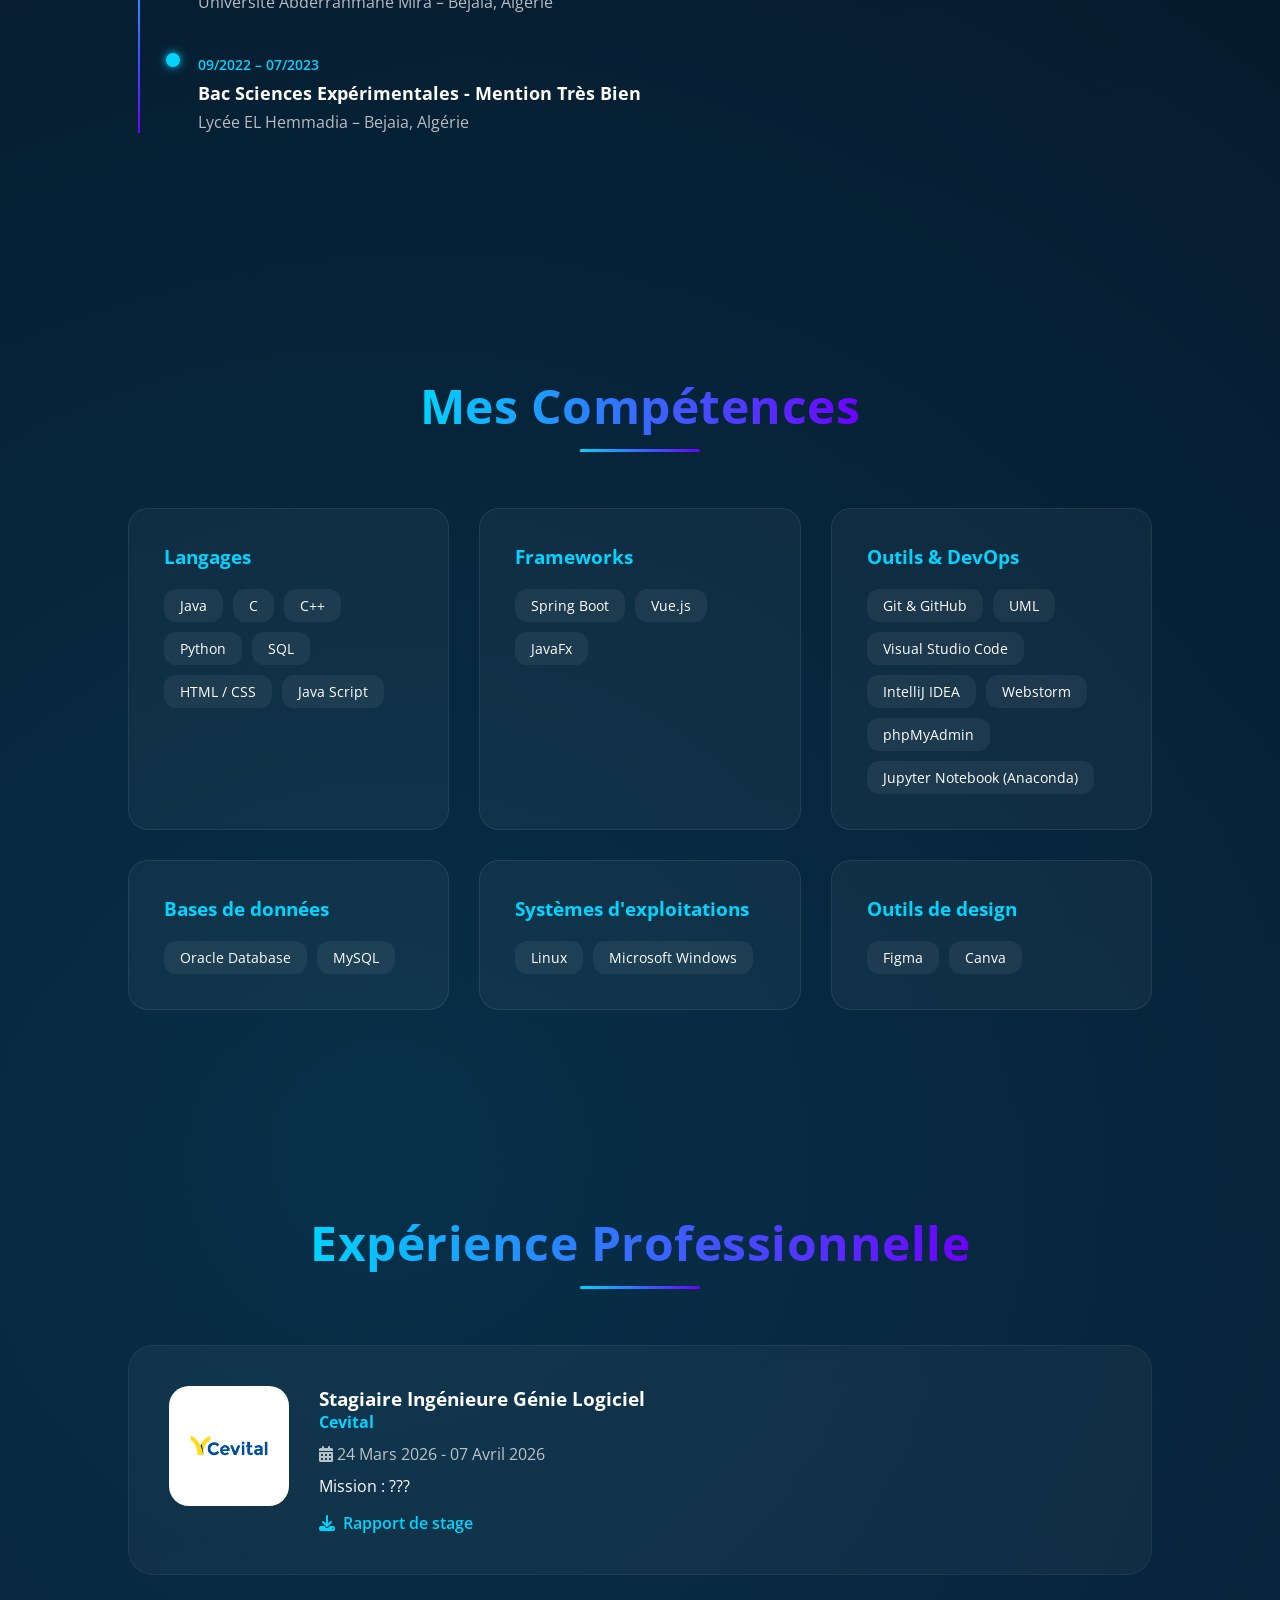
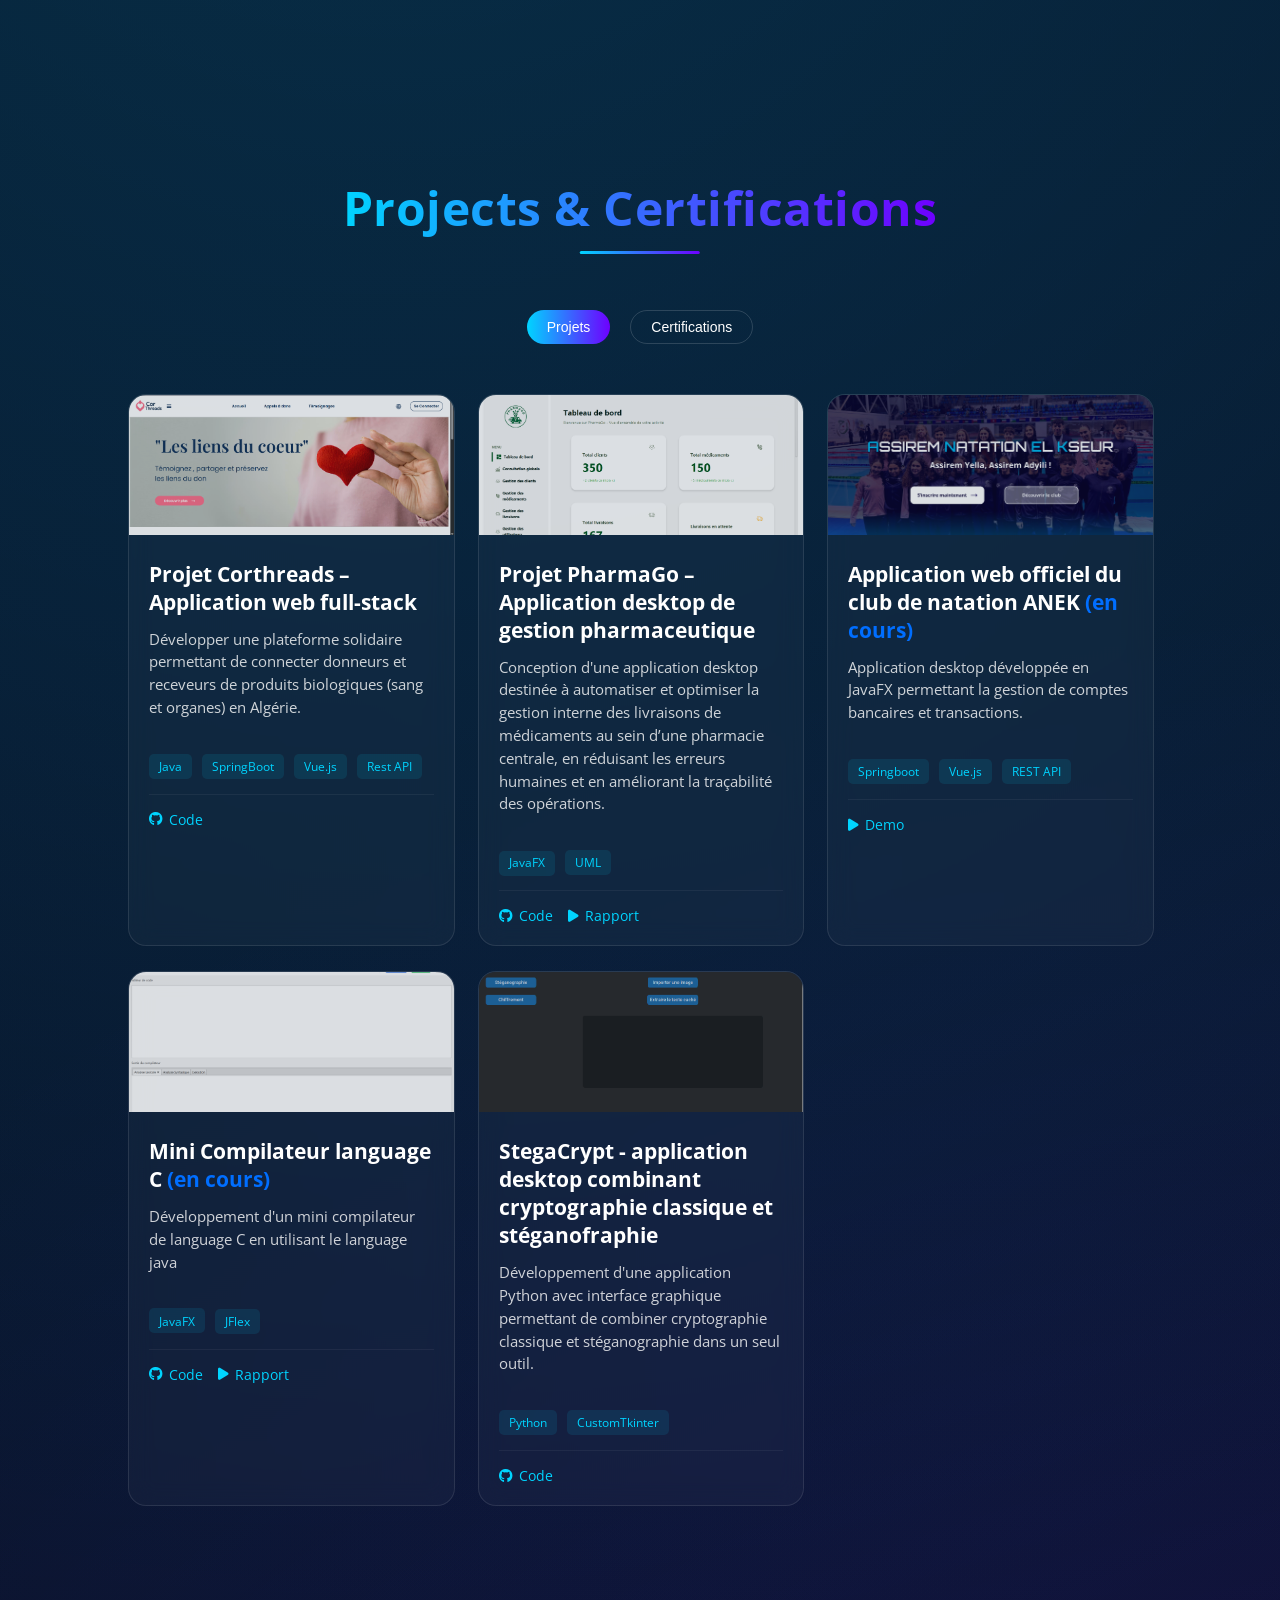
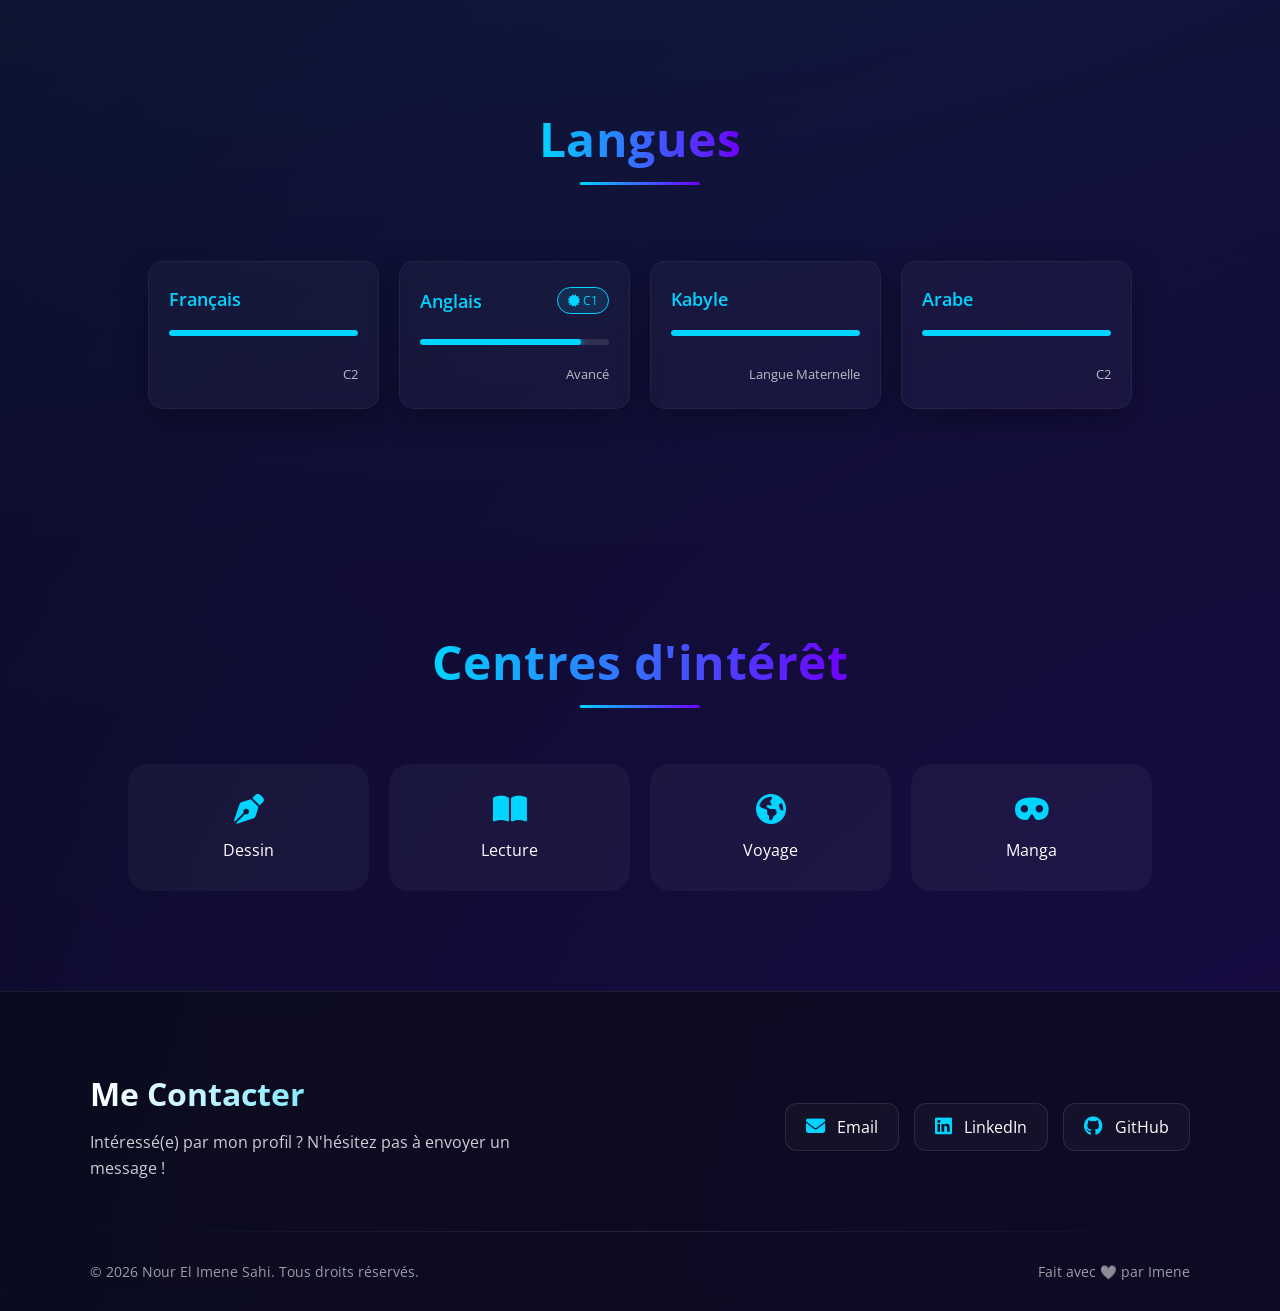
==== commit d7b39730: "ajout de liens temporaires" ====
--- a/index.html
+++ b/index.html
@@ -429,7 +429,7 @@
 
                 <p>BrainerX</p>
 
-                <a href="assets/cert-java.pdf" target="_blank" data-fr="Voir certificat" data-en="View certificate">
+                <a href="lientempo" target="_blank" data-fr="Voir certificat" data-en="View certificate">
                     Voir certificat
                 </a>
 
@@ -478,7 +478,7 @@
 
                 <p>Google</p>
 
-                <a href="#" data-fr="Voir certificat" data-en="View certificate">
+                <a href="lientempo" data-fr="Voir certificat" data-en="View certificate">
                     Voir certificat
                 </a>
 
@@ -493,7 +493,7 @@
 
                 <p>Board Infinity</p>
 
-                <a href="#" data-fr="Voir certificat" data-en="View certificate">
+                <a href="lientempo" data-fr="Voir certificat" data-en="View certificate">
                     Voir certificat
                 </a>
 
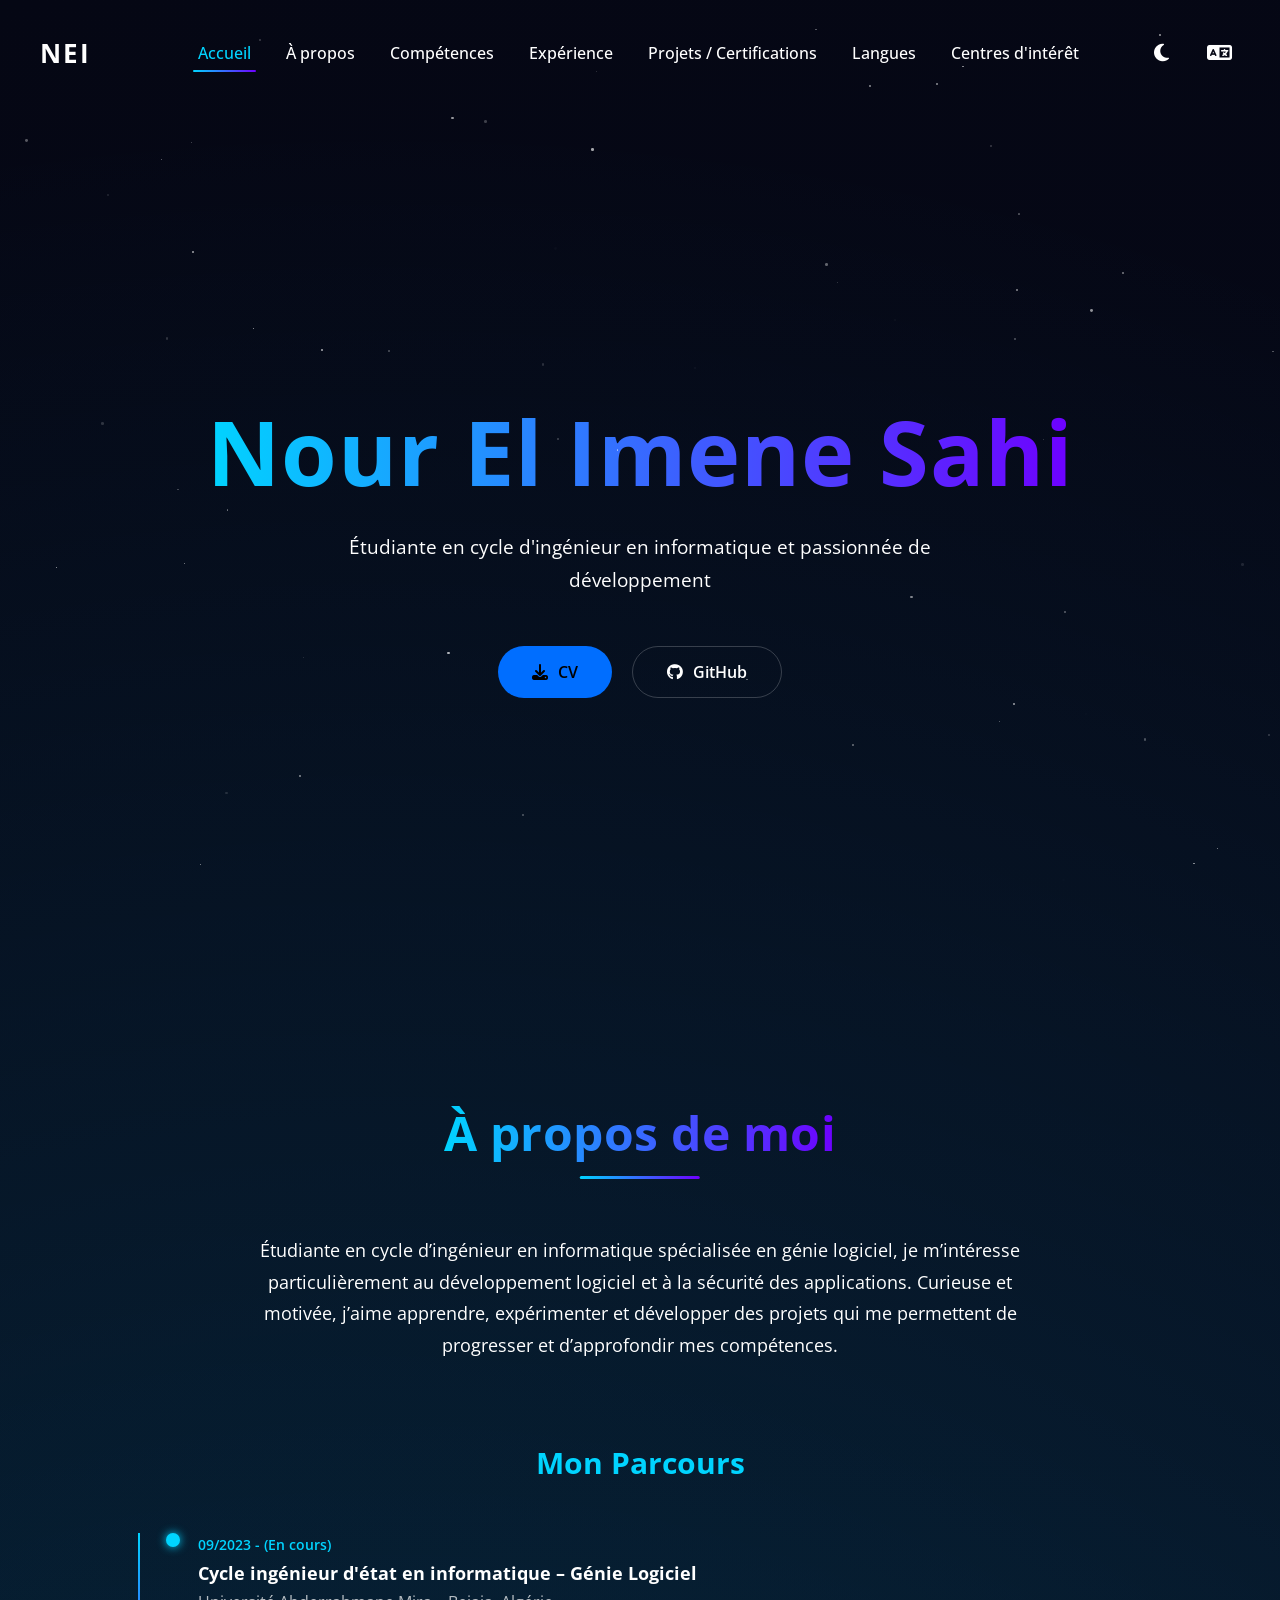
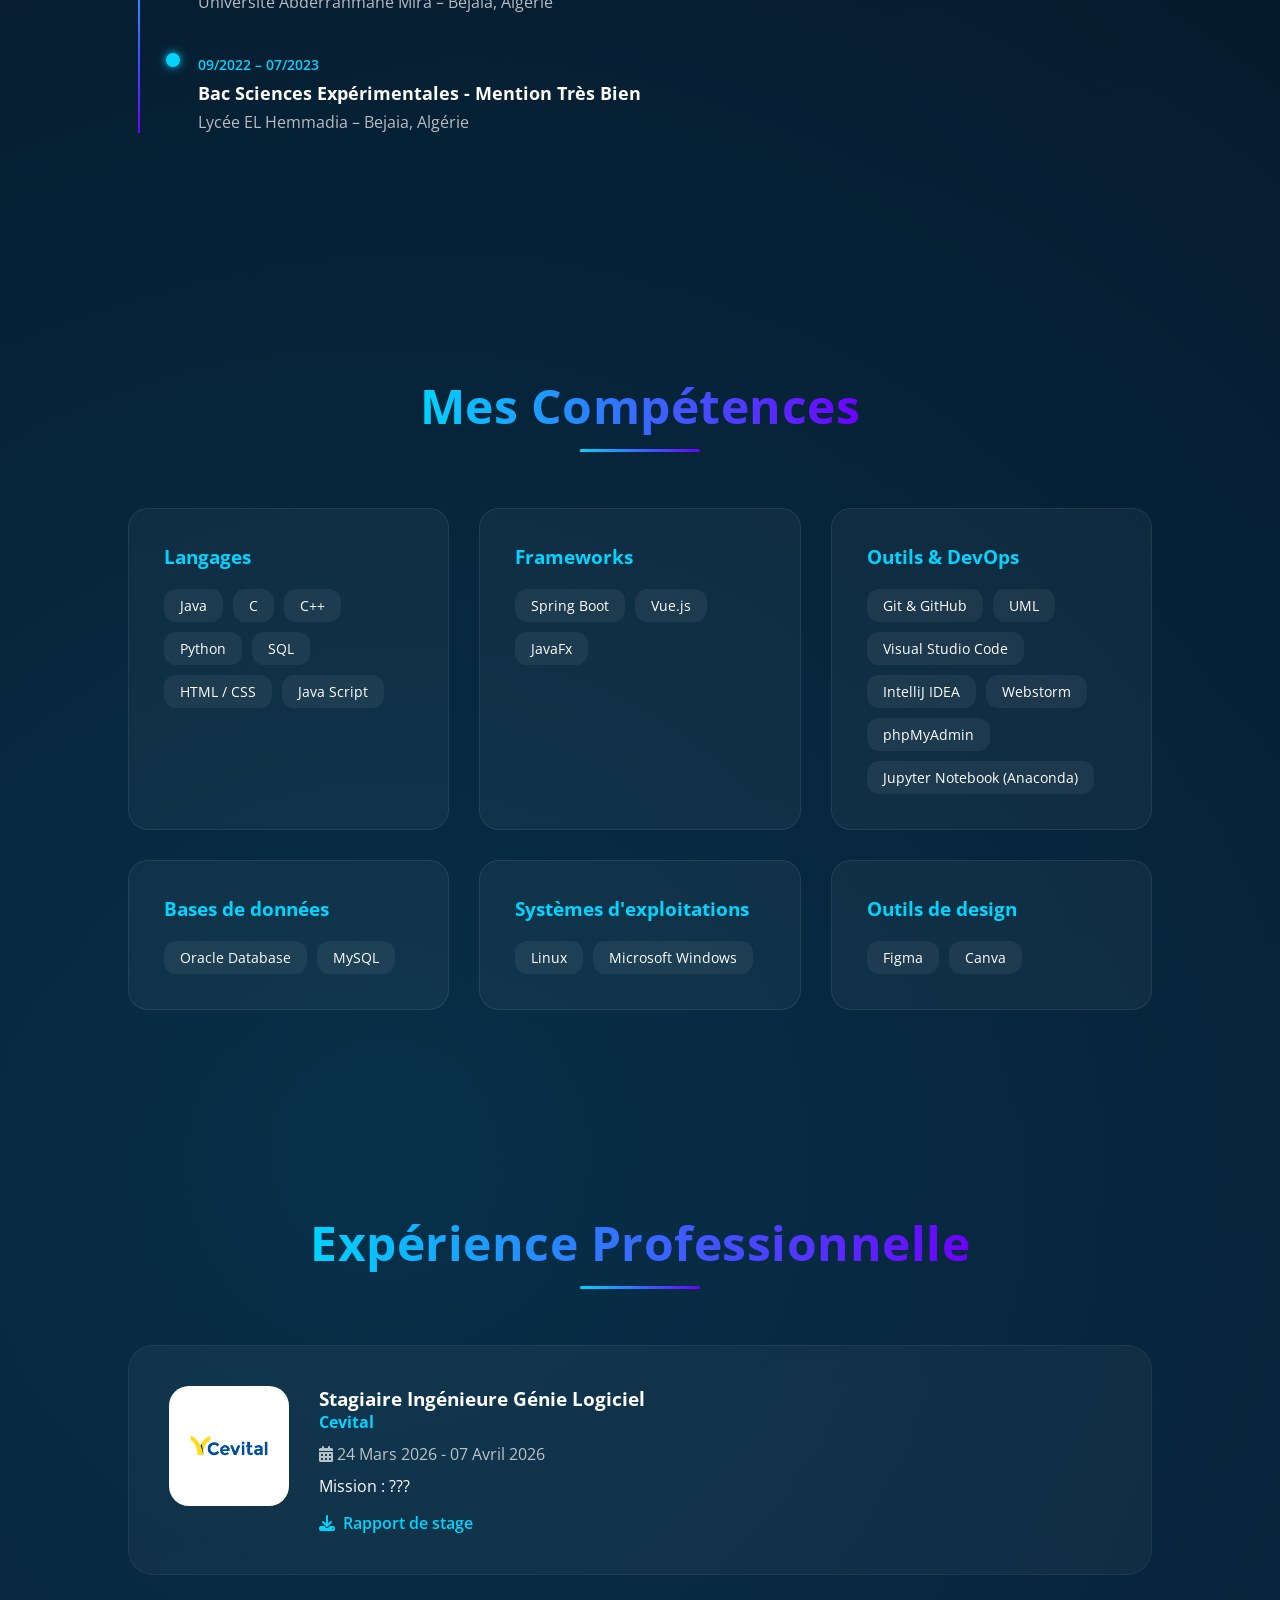
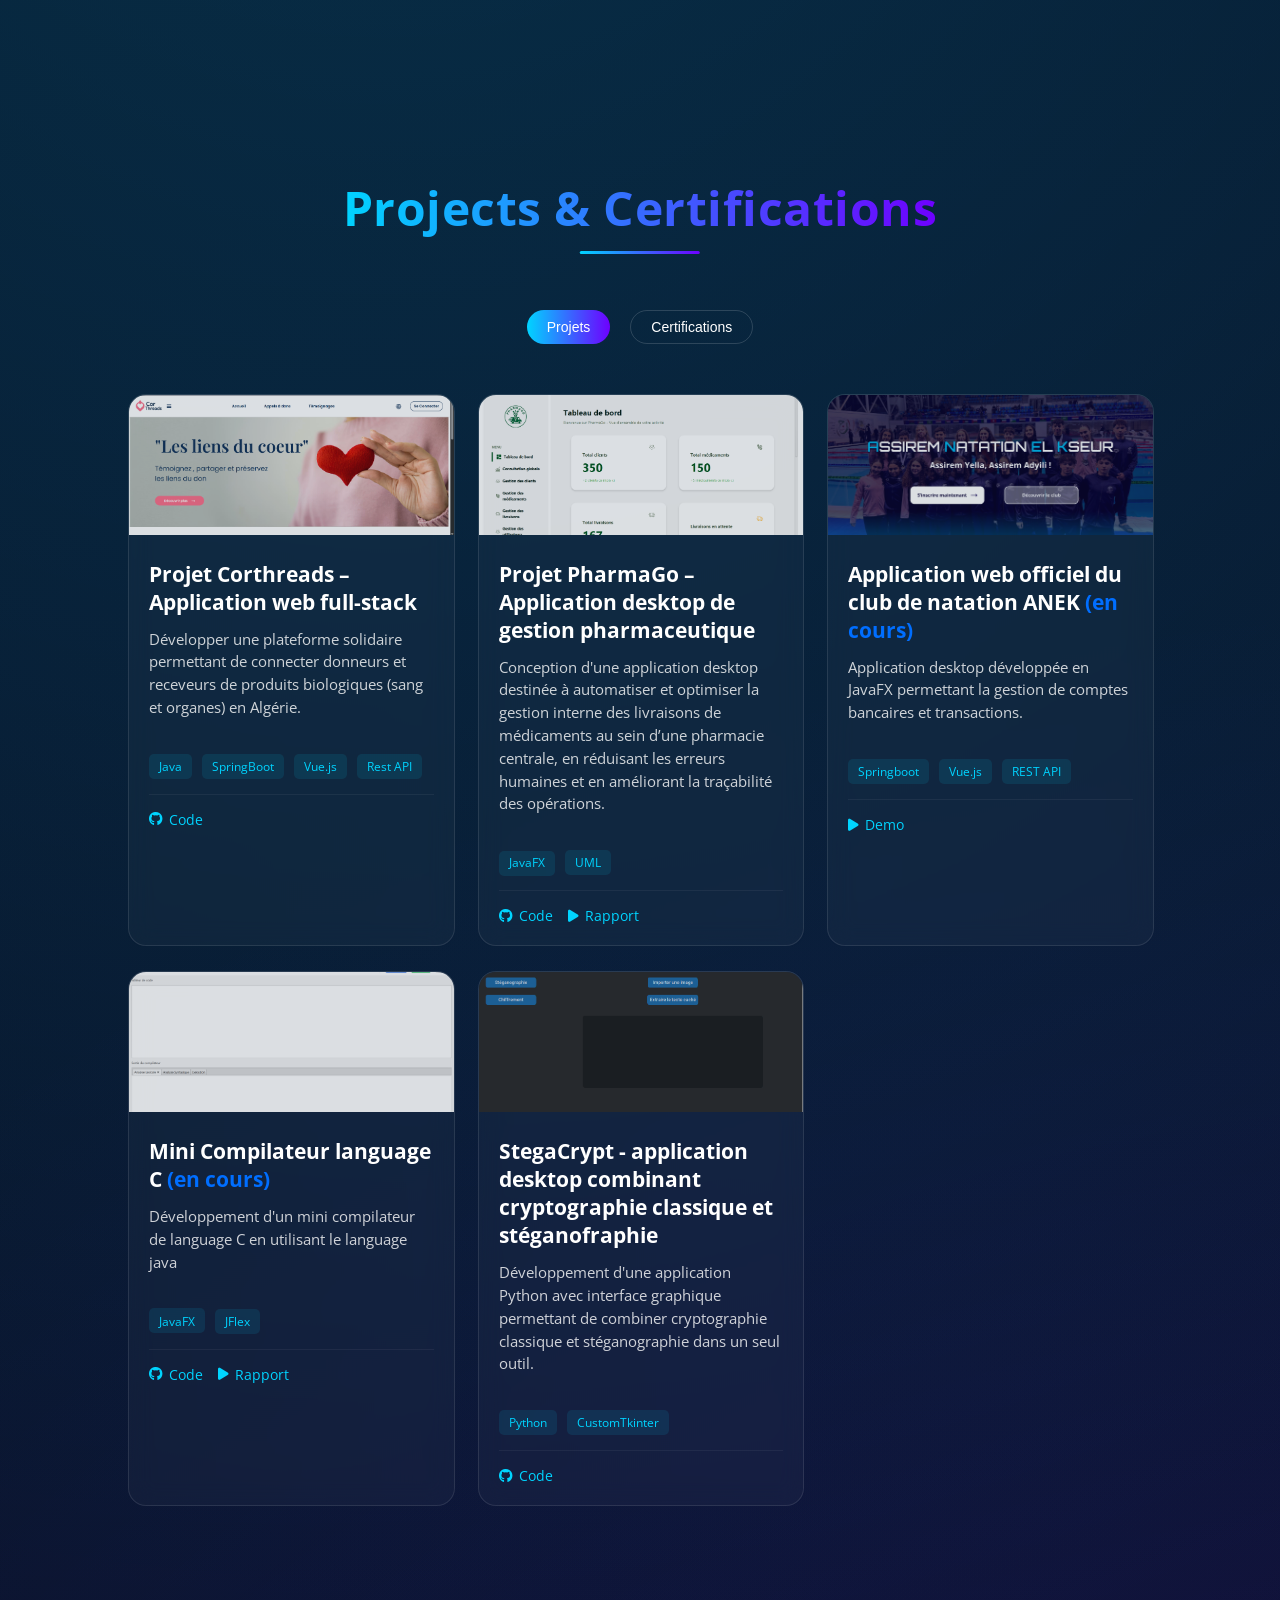
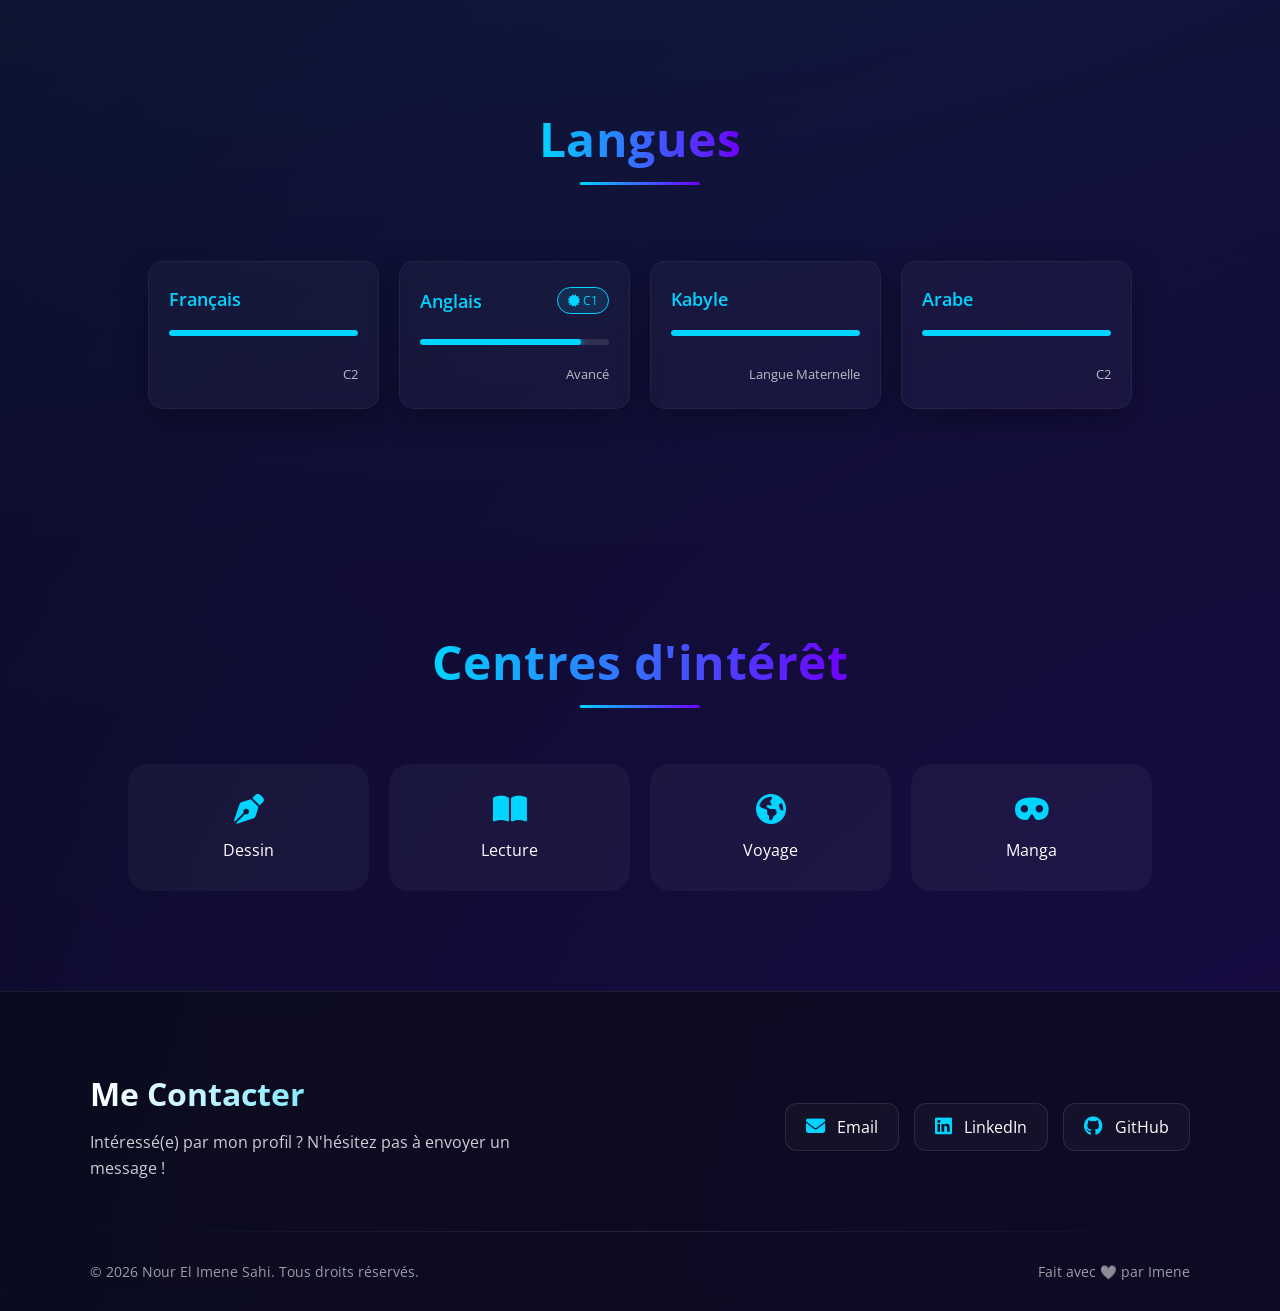
==== commit bc8ef730: "j'ai enleve les target:_blank des liens temporaires" ====
--- a/index.html
+++ b/index.html
@@ -64,8 +64,7 @@
             Étudiante en cycle d'ingénieur en informatique et passionnée de développement
         </p>
         <div class="cta-buttons reveal">
-            <a href="assets/CV_NourElImeneSahi.pdf" class="btn btn-primary"
-                target="_blank">
+            <a href="assets/CV_NourElImeneSahi.pdf" class="btn btn-primary">
                 <i class="fa-solid fa-download"></i> CV
             </a>
             <a href="https://github.com/ImeneeSh" class="btn btn-secondary" target="_blank">
@@ -334,7 +333,7 @@
 
                     <div class="project-links">
 
-                        <a href="lientempo" target="_blank">
+                        <a href="lientempo">
                             <i class="fa-solid fa-play"></i> Demo
                         </a>
 
@@ -370,7 +369,7 @@
                             <i class="fa-brands fa-github"></i> Code
                         </a>
 
-                        <a href="lientempo" target="_blank">
+                        <a href="lientempo">
                             <i class="fa-solid fa-play"></i> Rapport
                         </a>
 
@@ -429,7 +428,7 @@
 
                 <p>BrainerX</p>
 
-                <a href="lientempo" target="_blank" data-fr="Voir certificat" data-en="View certificate">
+                <a href="lientempo" data-fr="Voir certificat" data-en="View certificate">
                     Voir certificat
                 </a>
 
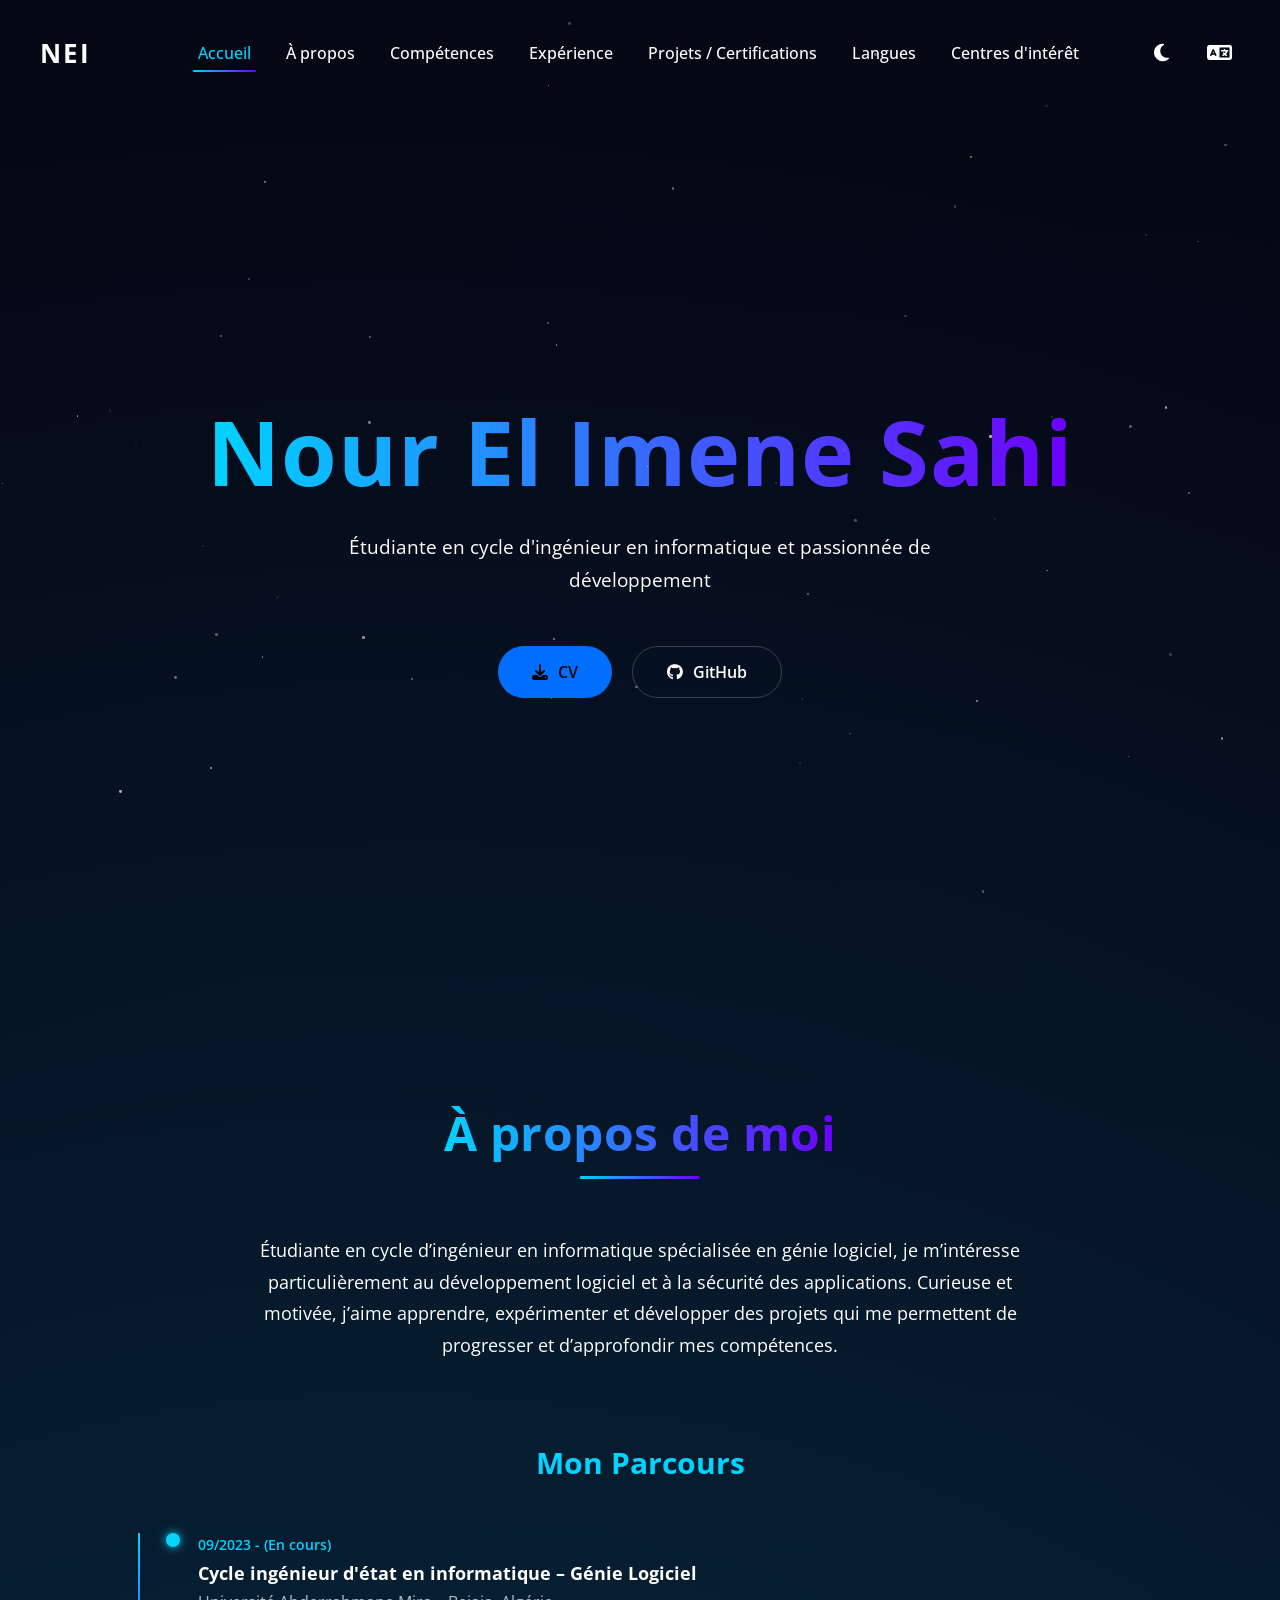
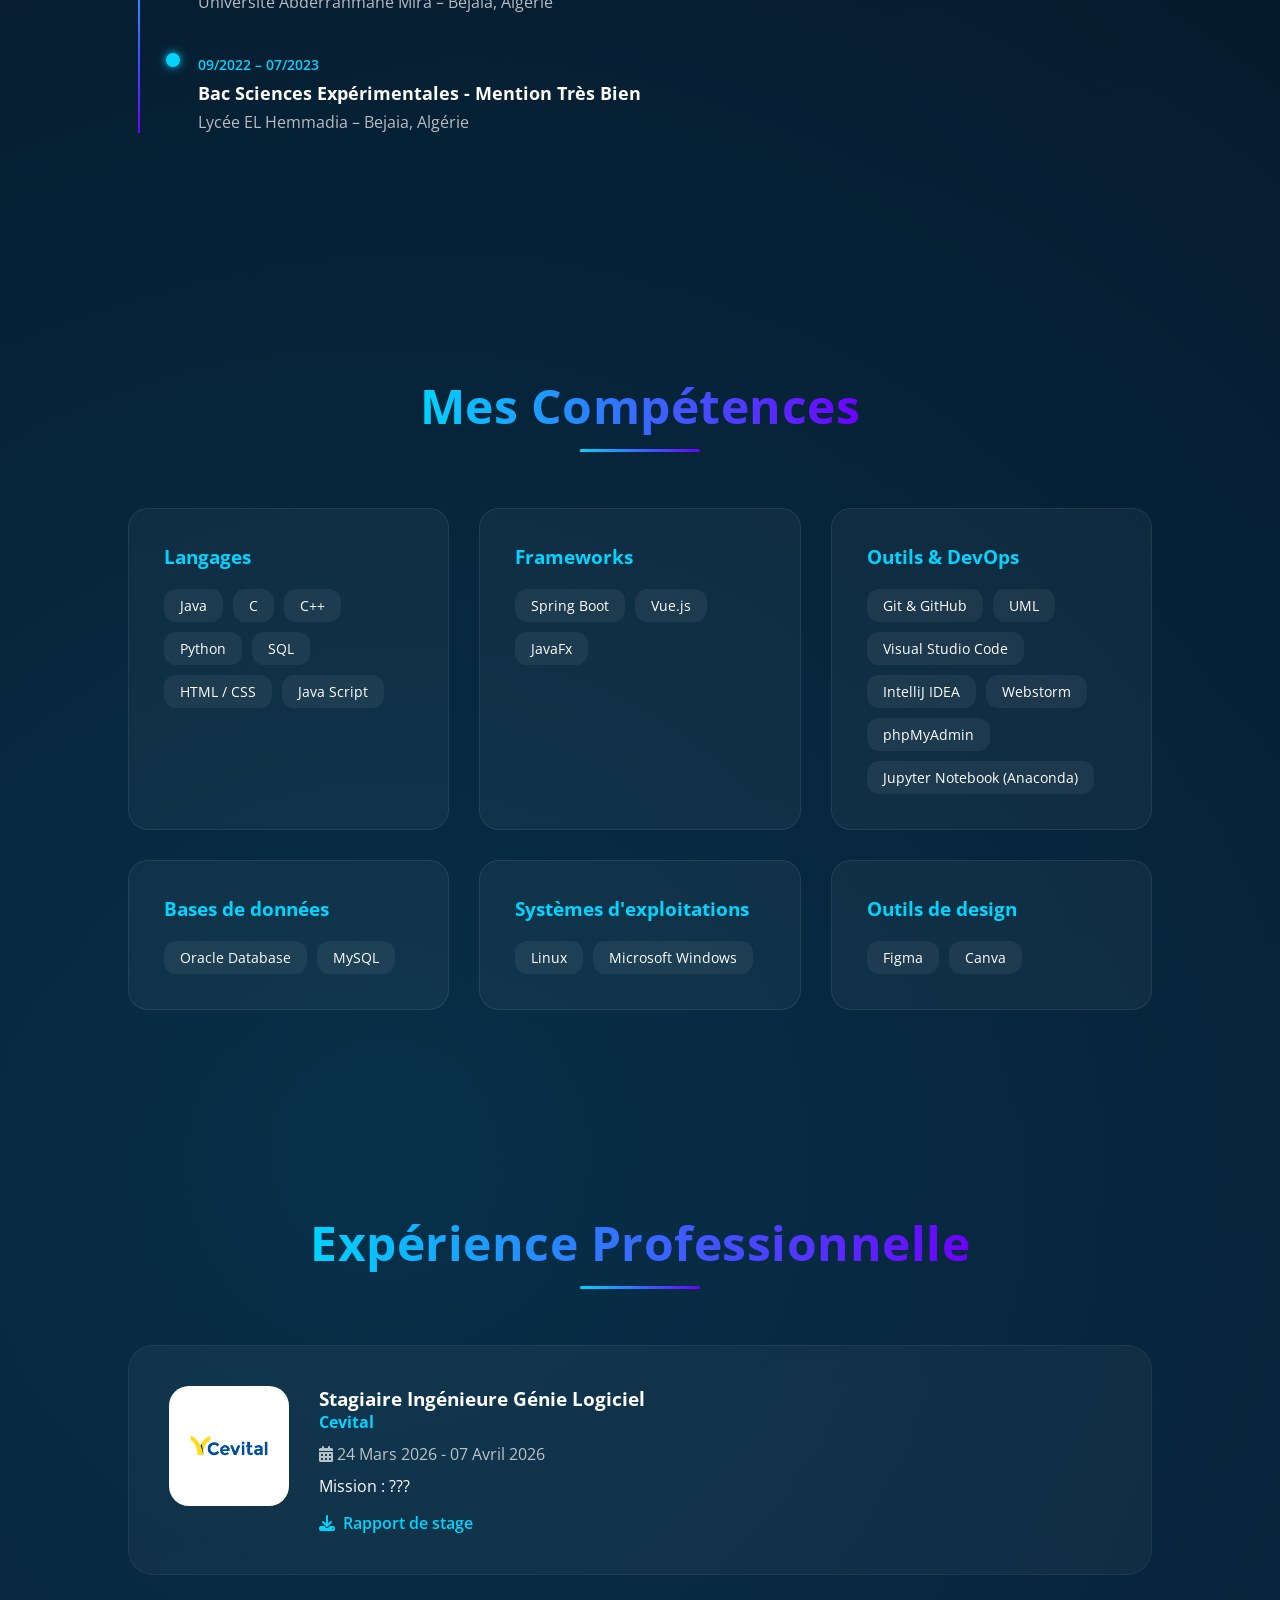
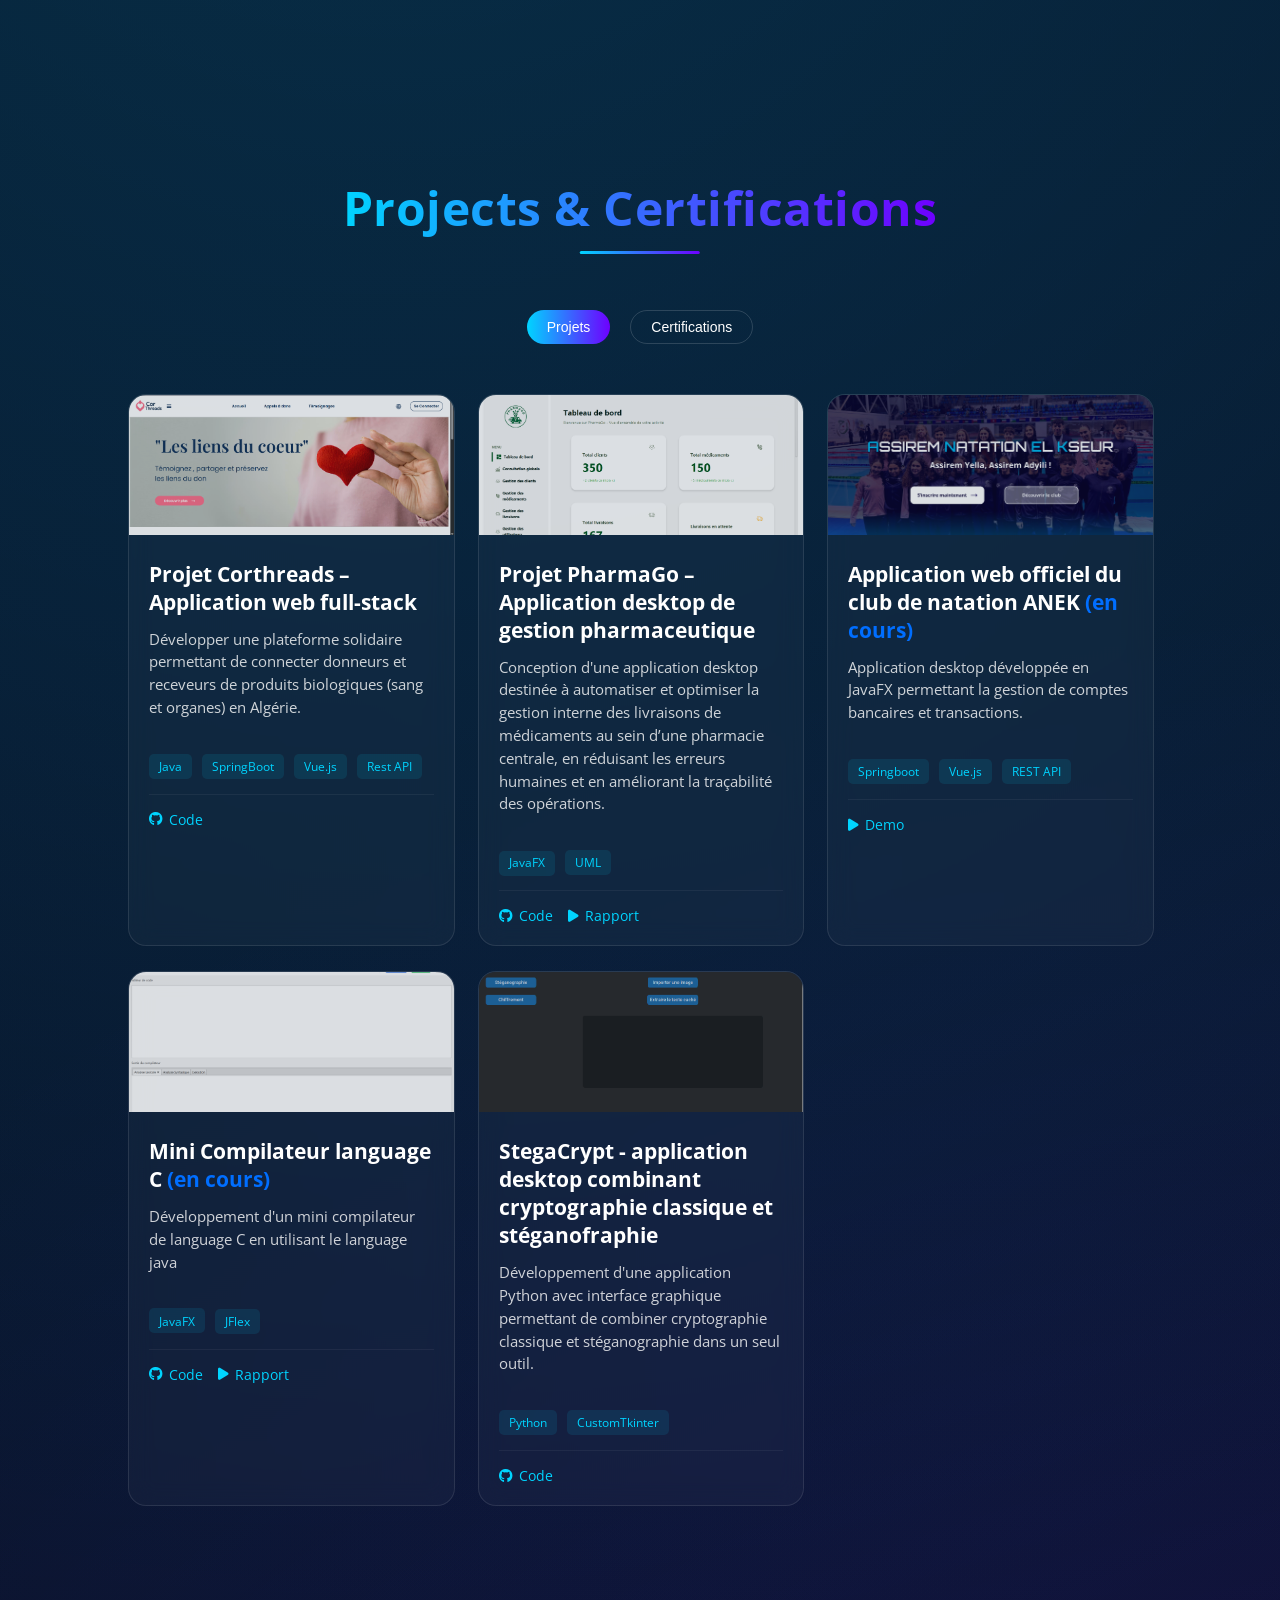
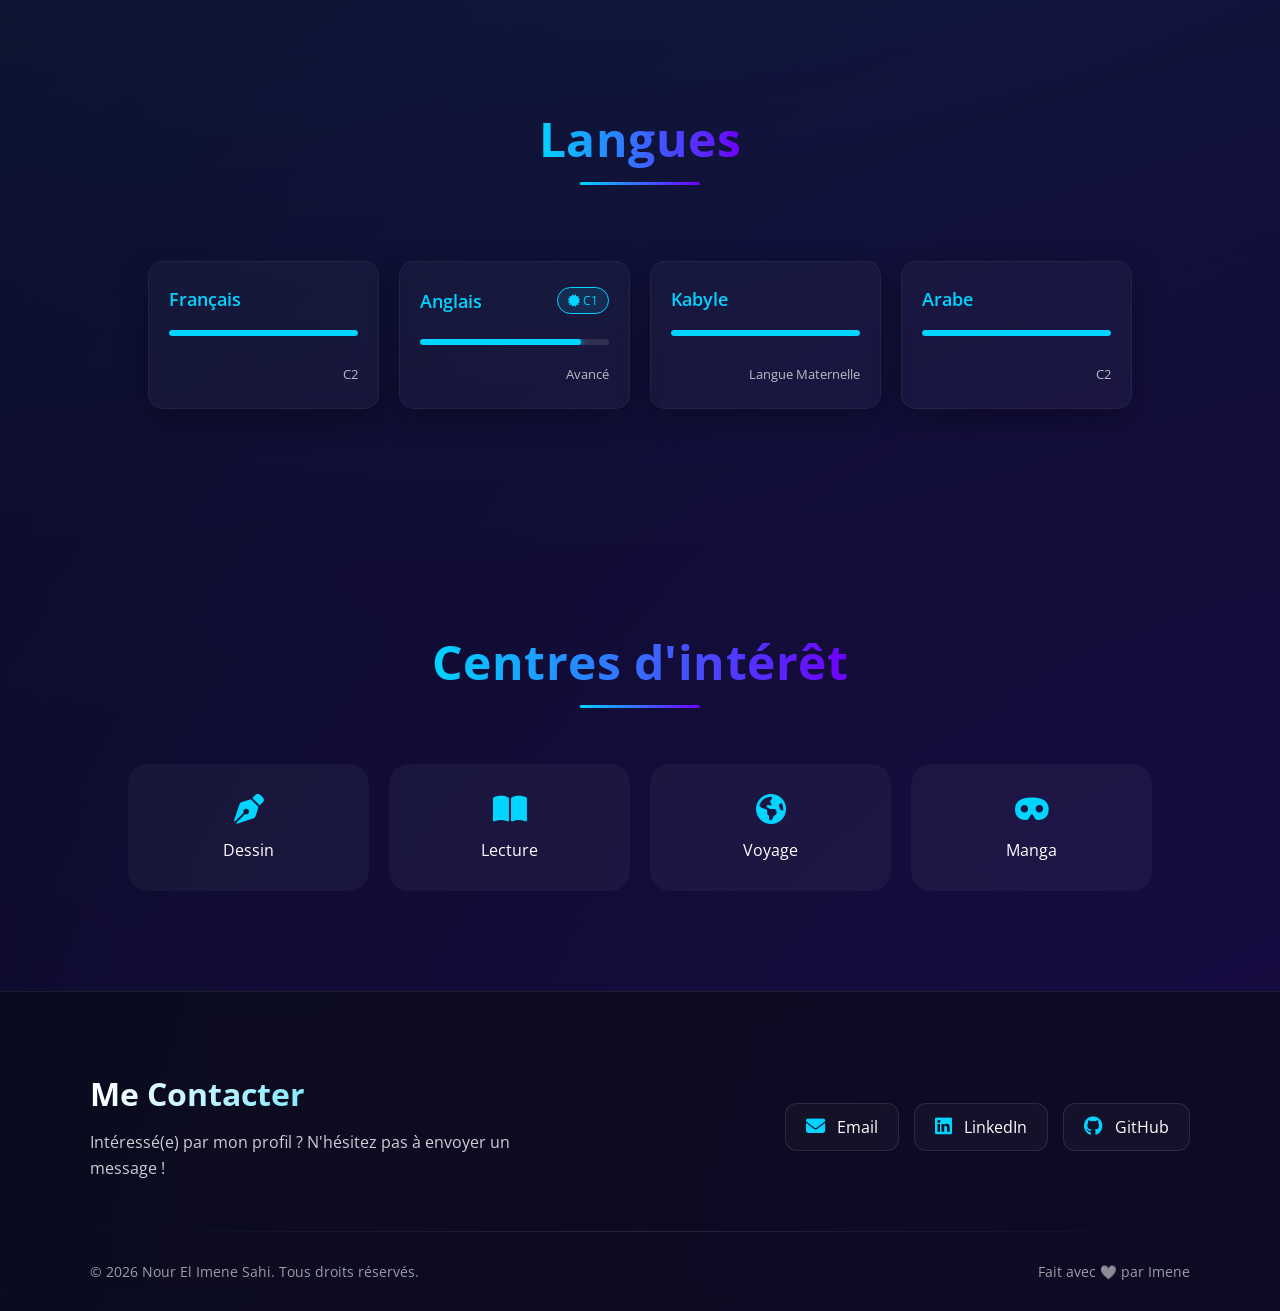
==== commit a00ce7b8: "ajout logo" ====
--- a/index.html
+++ b/index.html
@@ -4,7 +4,9 @@
 <head>
     <meta charset="UTF-8">
     <meta name="viewport" content="width=device-width, initial-scale=1.0">
-    <meta name="description" content="Portfolio de Nour El Imene Sahi – Étudiante en génie logiciel, projets, compétences et expérience professionnelle.">
+    <meta name="description"
+        content="Portfolio de Nour El Imene Sahi – Étudiante en génie logiciel, projets, compétences et expérience professionnelle.">
+    <link rel="icon" type="image/ong" href="assets/logo.png" />
 
     <title>Nour El Imene Sahi</title>
 
@@ -202,7 +204,8 @@
                 <p data-fr="Mission : ??" data-en="Mission: ??">
                     Mission : ???
                 </p>
-                <a href="assets/Rapport_Stage.pdf" class="rapport" data-fr="Rapport de stage" data-en="Internship Report">
+                <a href="assets/Rapport_Stage.pdf" class="rapport" data-fr="Rapport de stage"
+                    data-en="Internship Report">
                     <i class="fa-solid fa-download"></i> Rapport de stage
                 </a>
             </div>
@@ -649,7 +652,8 @@
                         <i class="fa-solid fa-envelope"></i>
                         <span>Email</span>
                     </a>
-                    <a href="https://www.linkedin.com/in/nour-el-imene-sahi-b2a87832a/" target="_blank" class="contact-card" title="LinkedIn">
+                    <a href="https://www.linkedin.com/in/nour-el-imene-sahi-b2a87832a/" target="_blank"
+                        class="contact-card" title="LinkedIn">
                         <i class="fa-brands fa-linkedin"></i>
                         <span>LinkedIn</span>
                     </a>
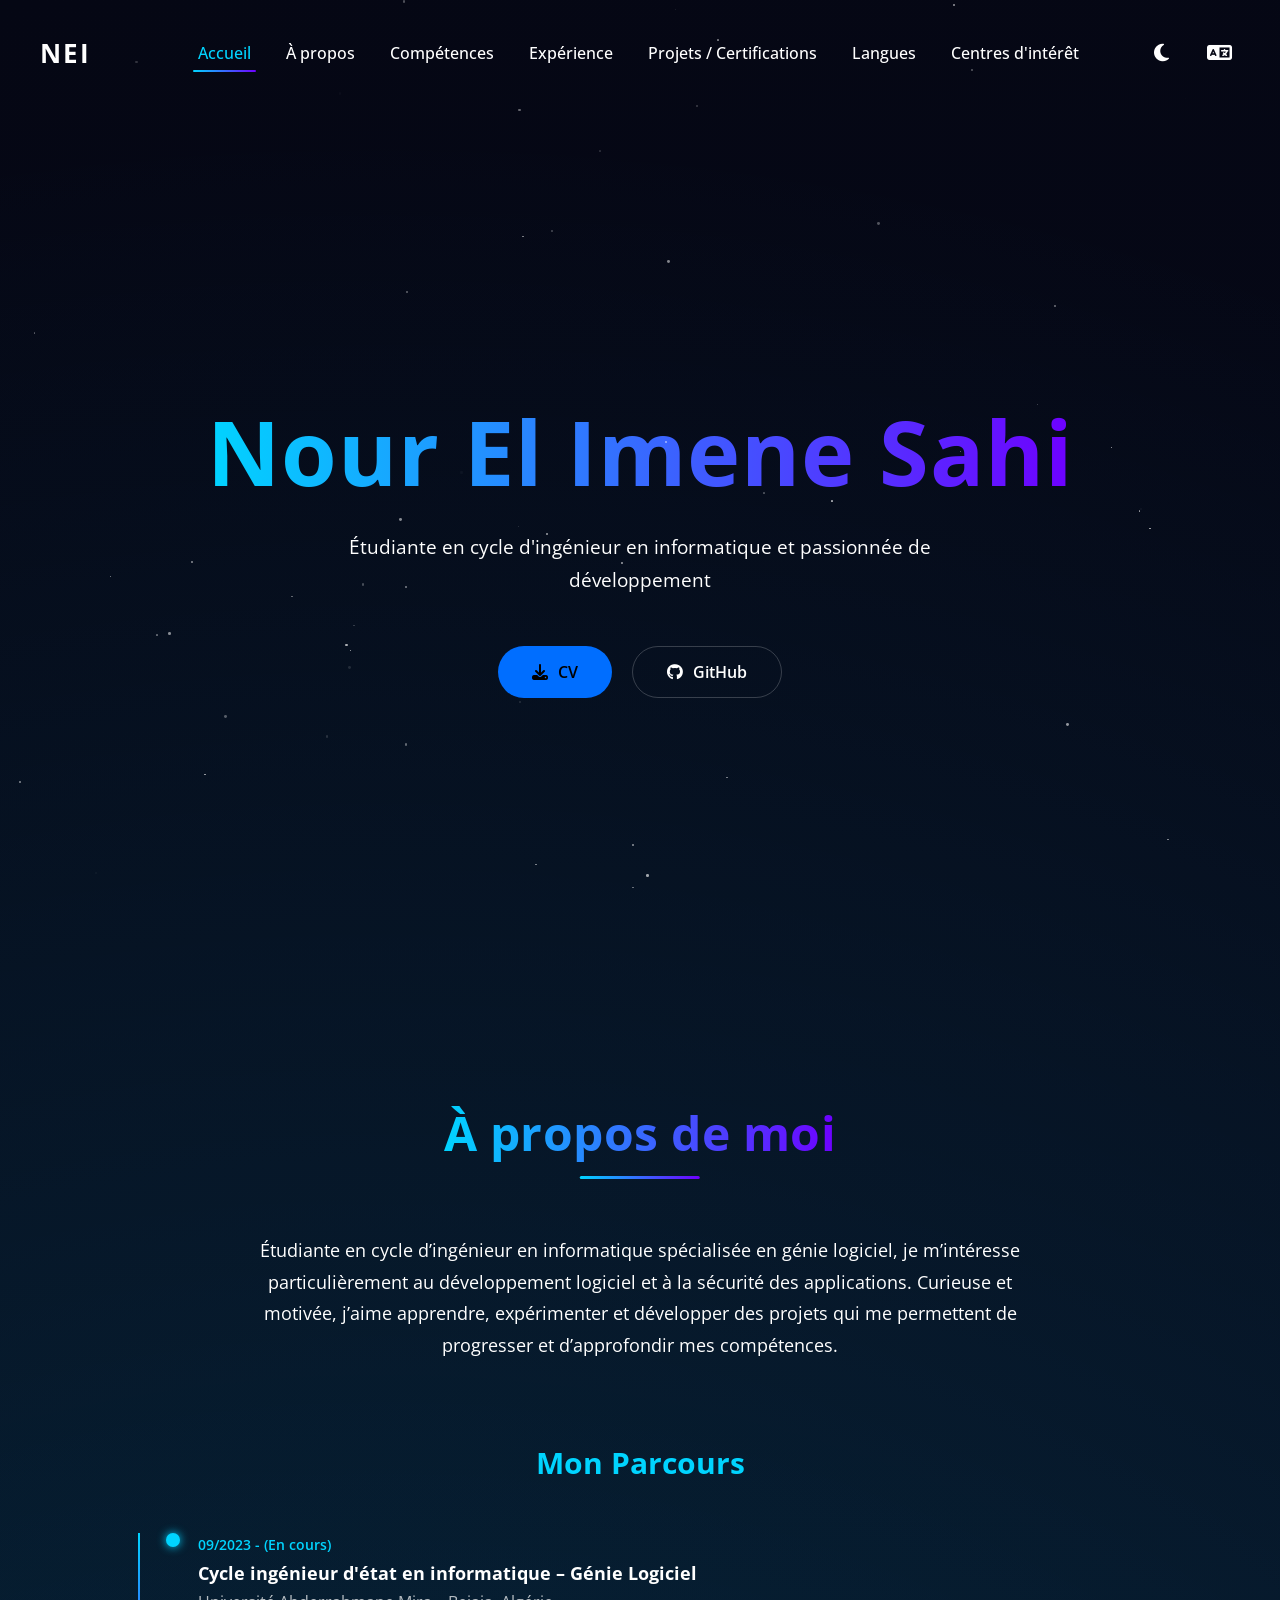
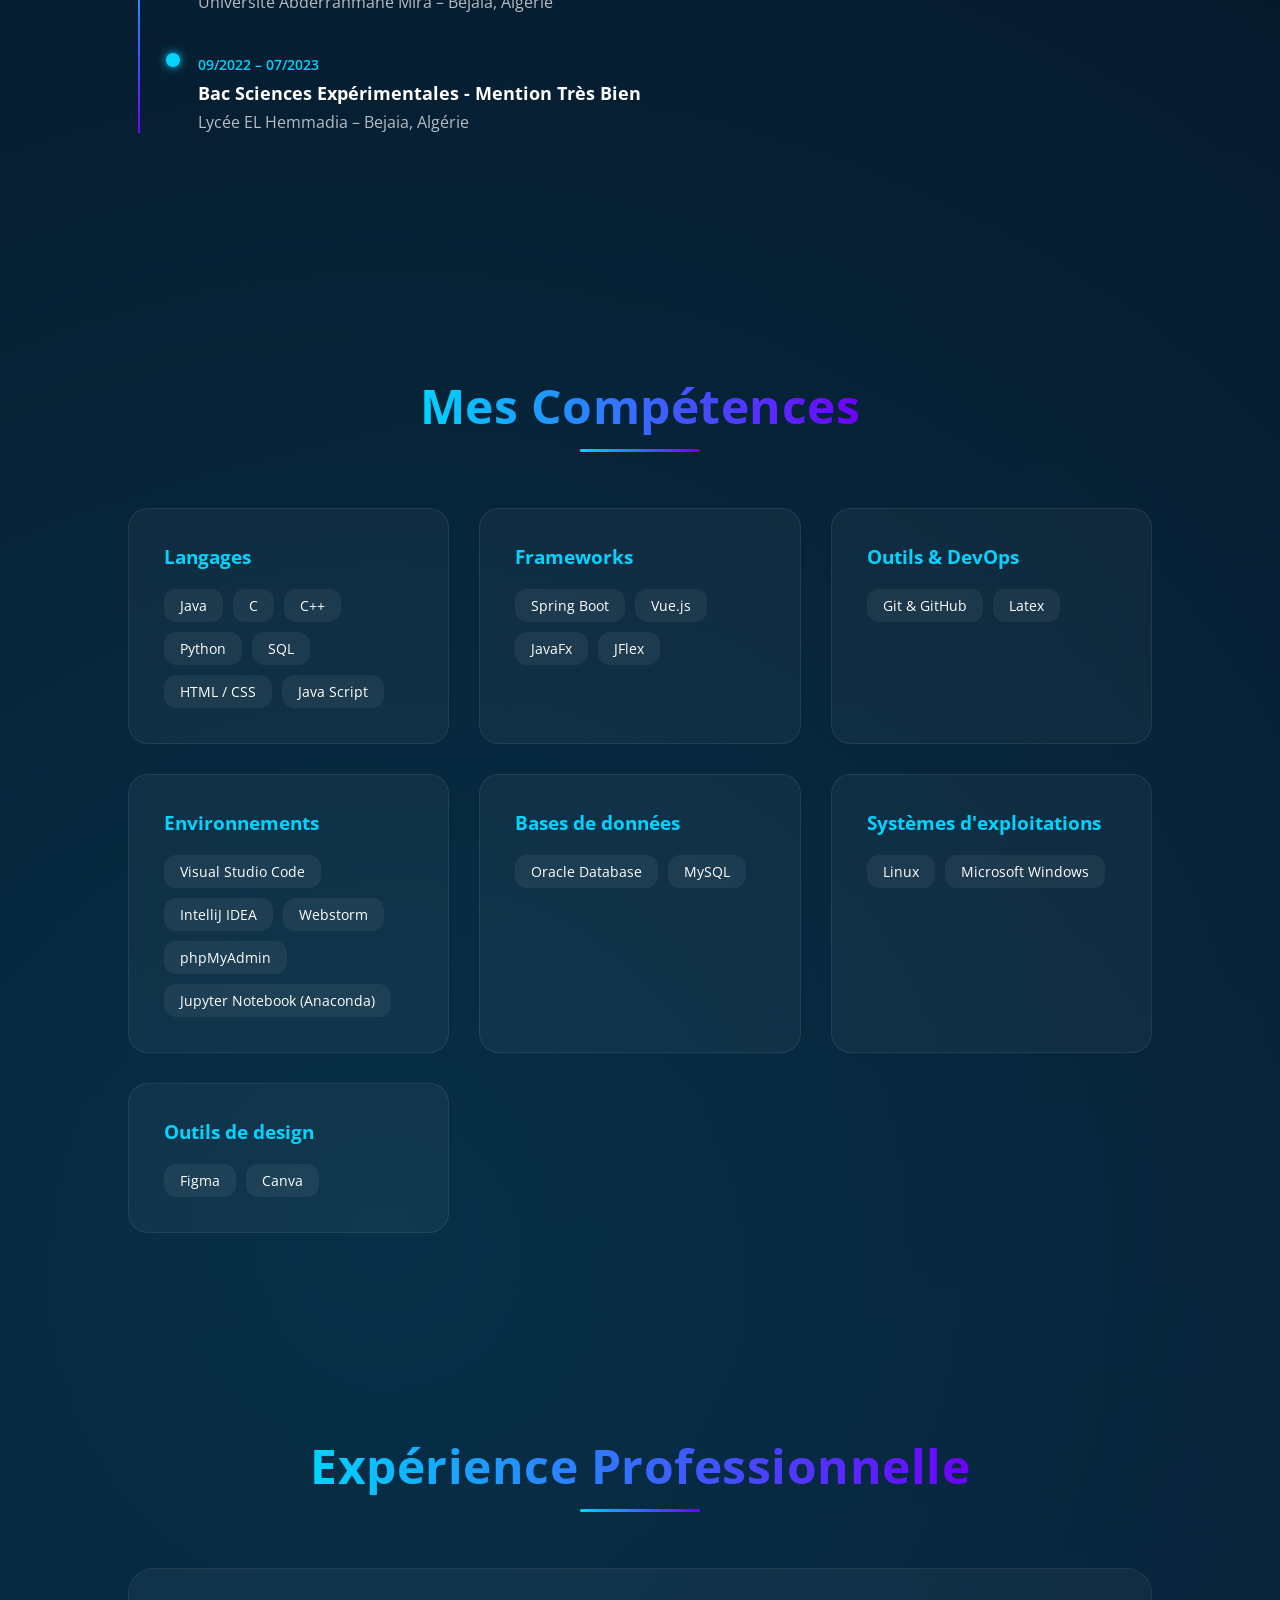
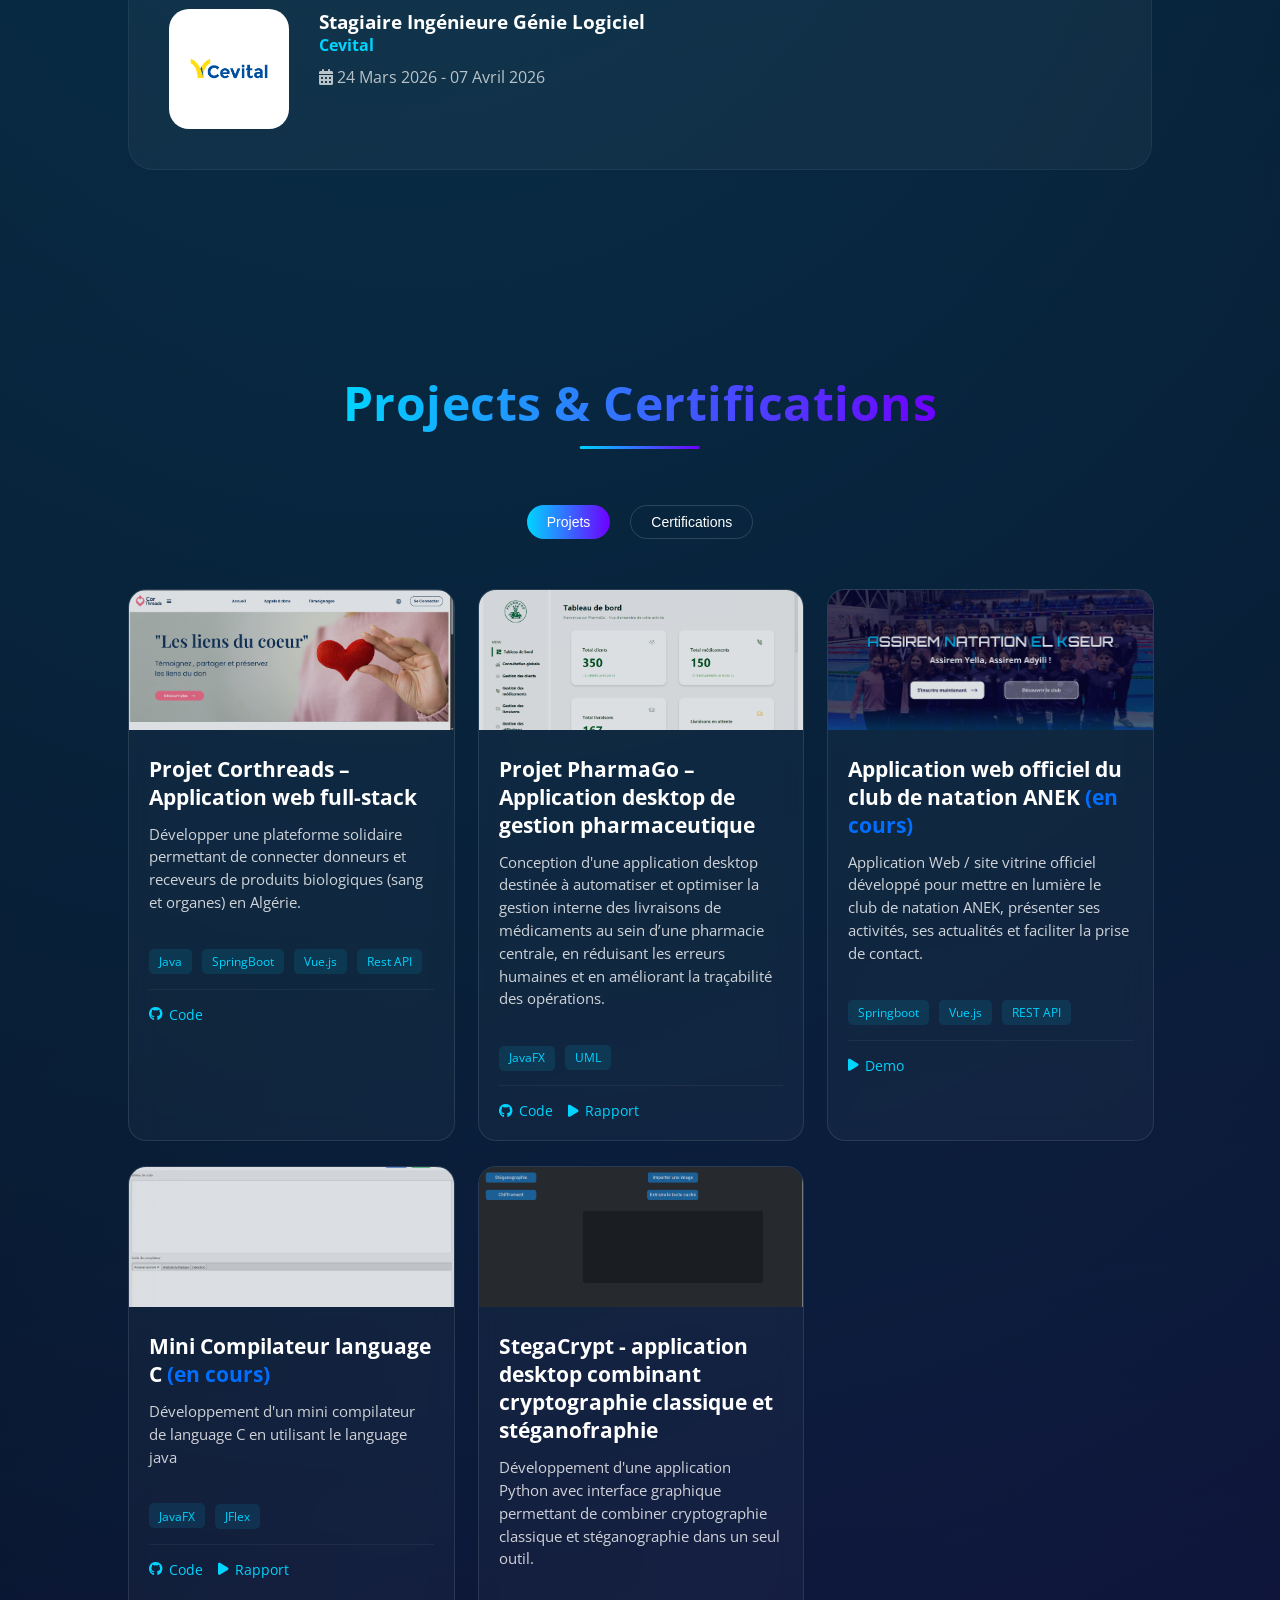
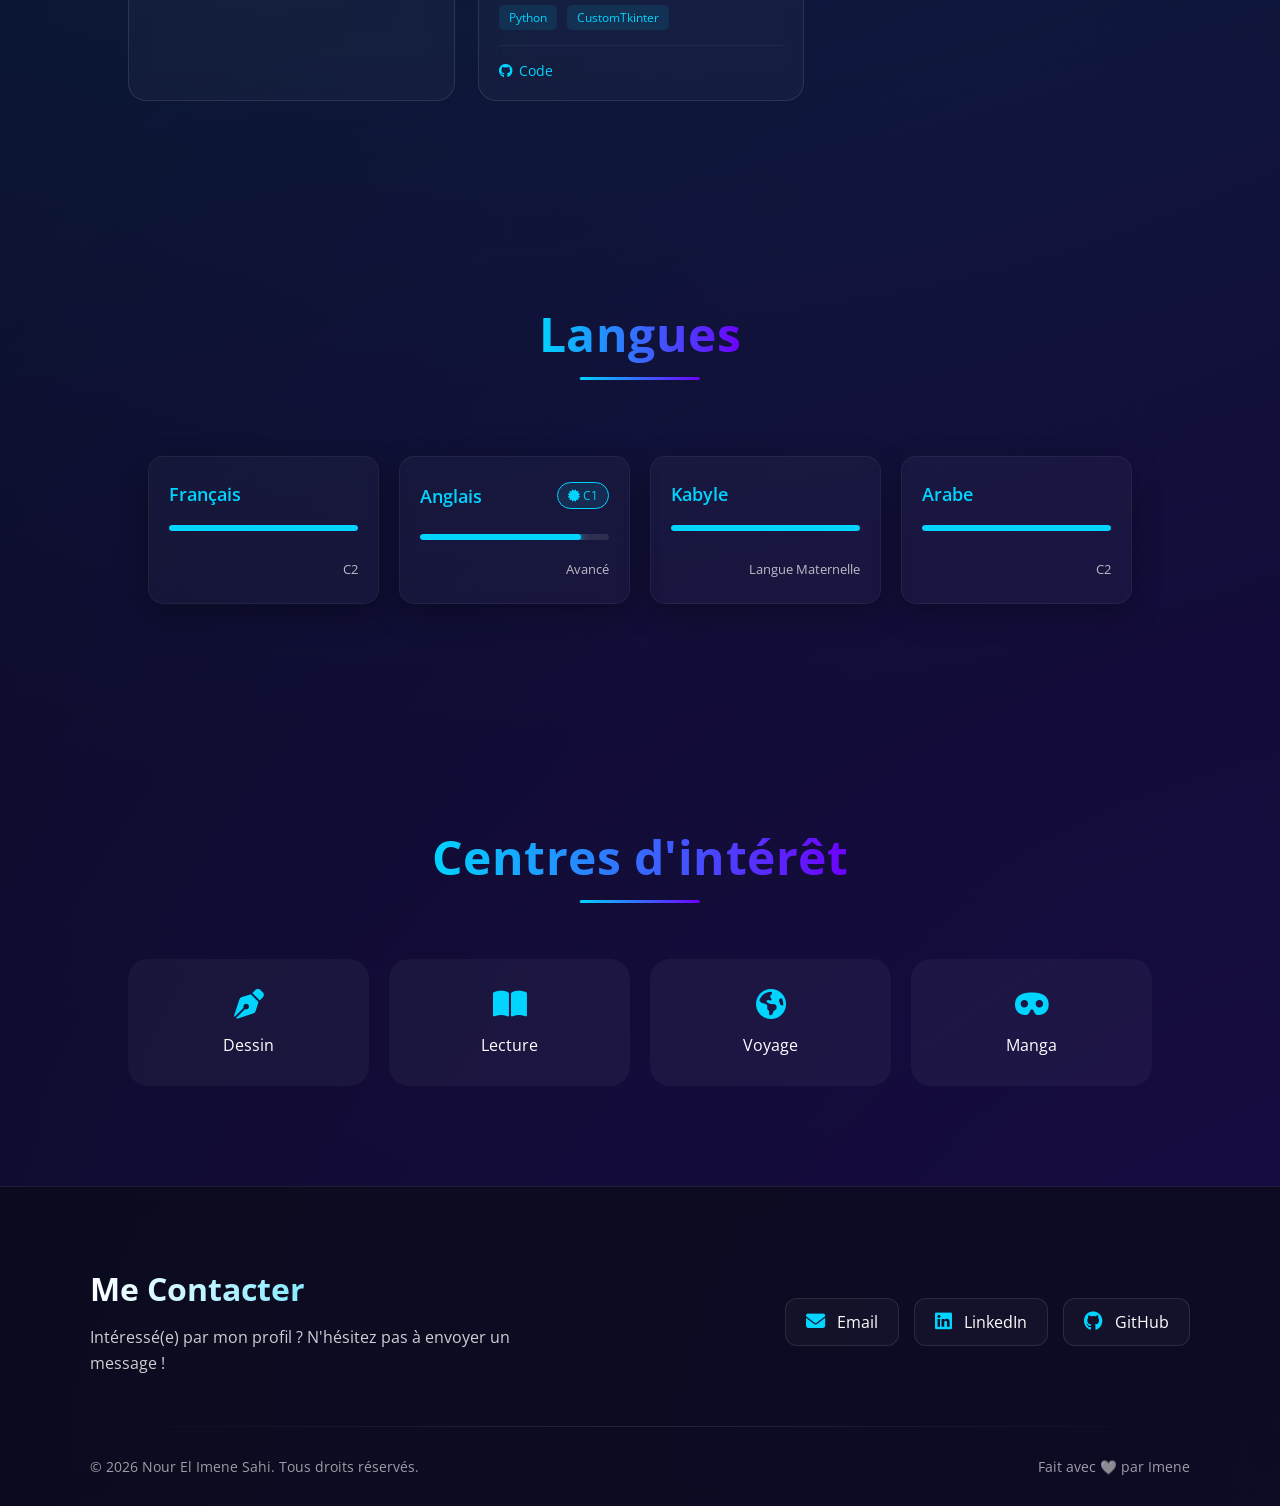
==== commit a05fb9e8: "corrections d'erreurs + ajustements" ====
--- a/index.html
+++ b/index.html
@@ -66,7 +66,7 @@
             Étudiante en cycle d'ingénieur en informatique et passionnée de développement
         </p>
         <div class="cta-buttons reveal">
-            <a href="assets/CV_NourElImeneSahi.pdf" class="btn btn-primary">
+            <a href="assets/CV.pdf" class="btn btn-primary" target="_blank" download="NourElImeneSahi_CV.pdf">
                 <i class="fa-solid fa-download"></i> CV
             </a>
             <a href="https://github.com/ImeneeSh" class="btn btn-secondary" target="_blank">
@@ -149,13 +149,19 @@
                     <span class="tag">Spring Boot</span>
                     <span class="tag">Vue.js</span>
                     <span class="tag">JavaFx</span>
+                    <span class="tag">JFlex</span>
                 </div>
             </div>
             <div class="skill-category">
                 <h3 data-fr="Outils & DevOps" data-en="Tools & DevOps">Outils & DevOps</h3>
                 <div class="skill-tags">
                     <span class="tag">Git & GitHub</span>
-                    <span class="tag">UML</span>
+                    <span class="tag">Latex</span>
+                </div>
+            </div>
+            <div class="skill-category">
+                <h3 data-fr="Environnements" data-en="Envirnements">Environnements</h3>
+                <div class="skill-tags">
                     <span class="tag">Visual Studio Code</span>
                     <span class="tag">IntelliJ IDEA</span>
                     <span class="tag">Webstorm</span>
@@ -201,13 +207,13 @@
                 <p style="margin: 10px 0; opacity: 0.7;">
                     <i class="fa-solid fa-calendar-days"></i> 24 Mars 2026 - 07 Avril 2026
                 </p>
-                <p data-fr="Mission : ??" data-en="Mission: ??">
+                <!--<p data-fr="Mission : ??" data-en="Mission: ??">
                     Mission : ???
                 </p>
                 <a href="assets/Rapport_Stage.pdf" class="rapport" data-fr="Rapport de stage"
                     data-en="Internship Report">
                     <i class="fa-solid fa-download"></i> Rapport de stage
-                </a>
+                </a>-->
             </div>
         </div>
     </section>
@@ -321,11 +327,10 @@
                         data-en="Official Web Application of the ANEK Swimming Club">Application web officiel du club de
                         natation ANEK <span>(en cours)</span></h3>
 
-                    <p data-fr="Application desktop développée en JavaFX permettant la gestion
-                        de comptes bancaires et transactions."
-                        data-en="Desktop application developed in JavaFX for managing bank accounts and transactions.">
-                        Application desktop développée en JavaFX permettant la gestion
-                        de comptes bancaires et transactions.
+                    <p data-fr="Application Web / site vitrine officiel développé pour mettre en lumière le club de natation ANEK, présenter ses activités, ses actualités et faciliter la prise de contact."
+                        data-en="Official web application / showcase website developed to highlight the ANEK swimming club, present its activities, news, and facilitate contact.">
+                        Application Web / site vitrine officiel développé pour mettre en lumière le club de natation
+                        ANEK, présenter ses activités, ses actualités et faciliter la prise de contact.
                     </p>
 
                     <div class="project-tags">
